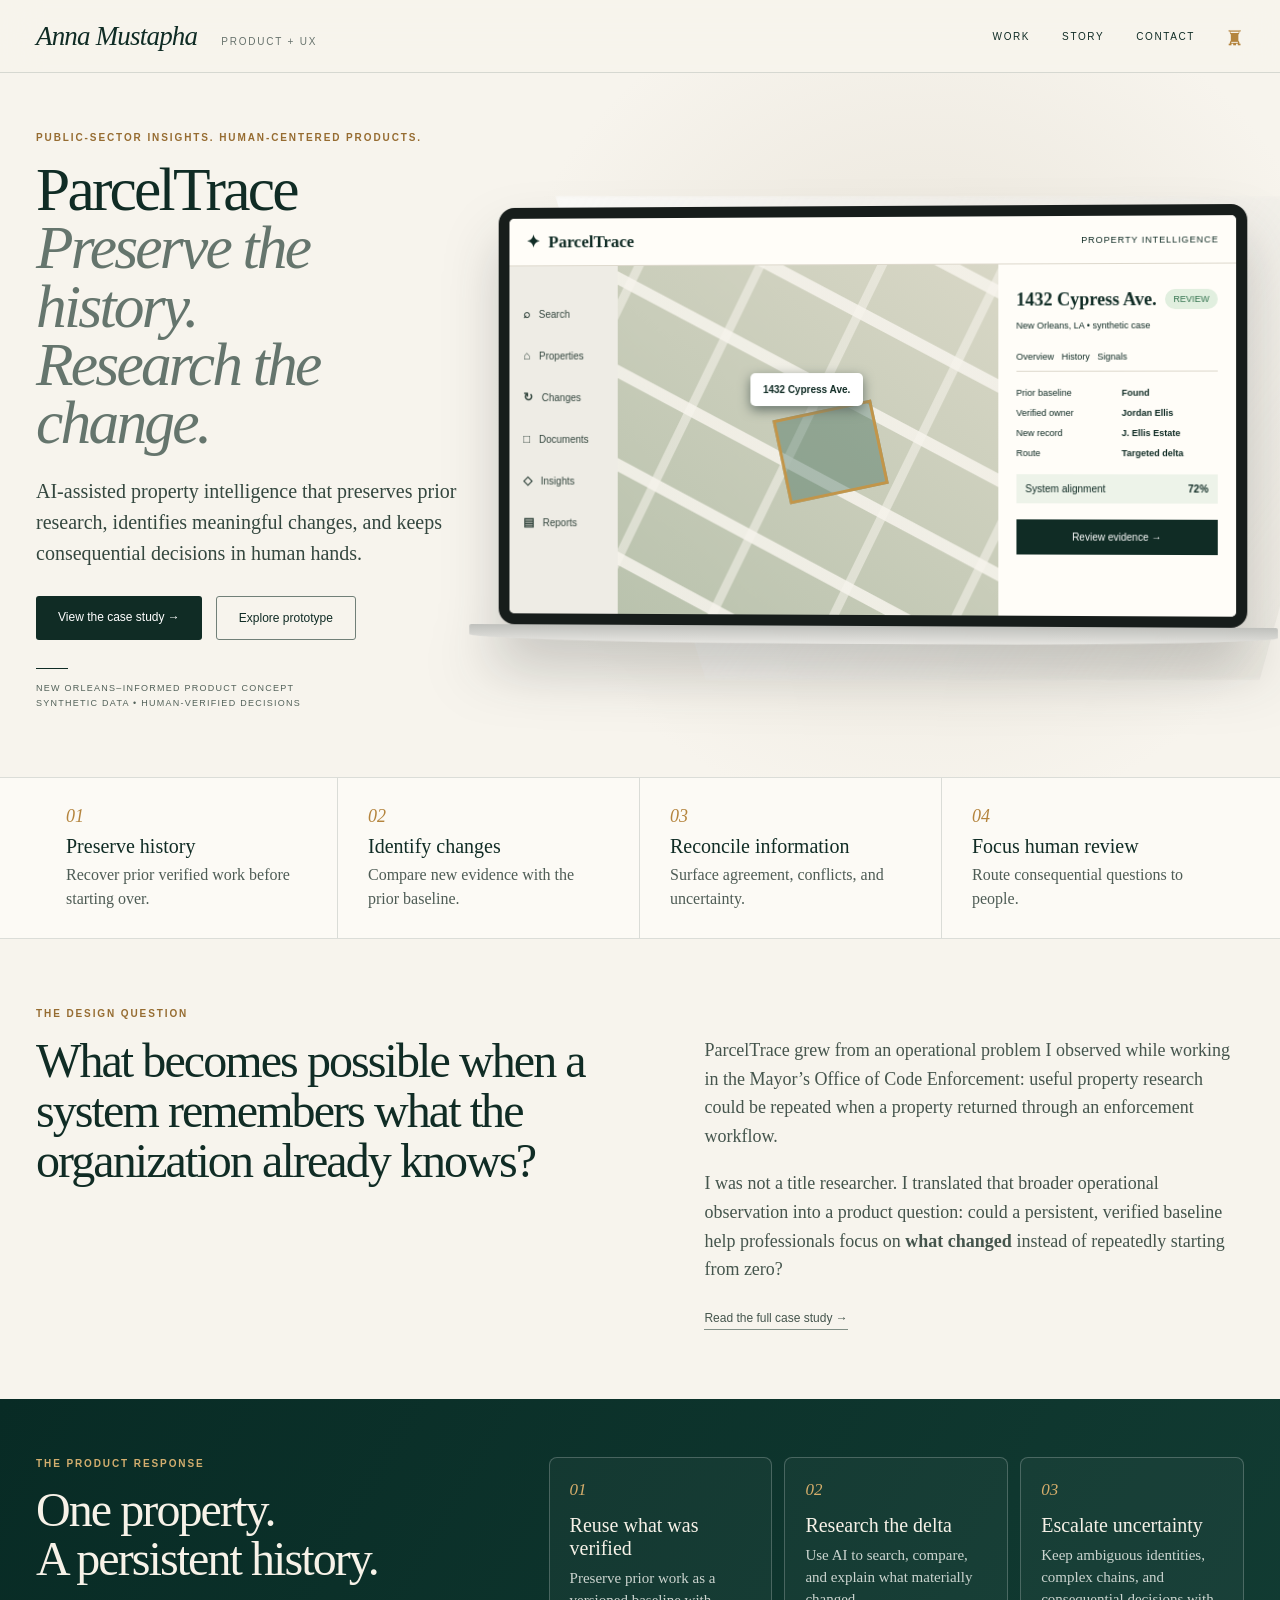
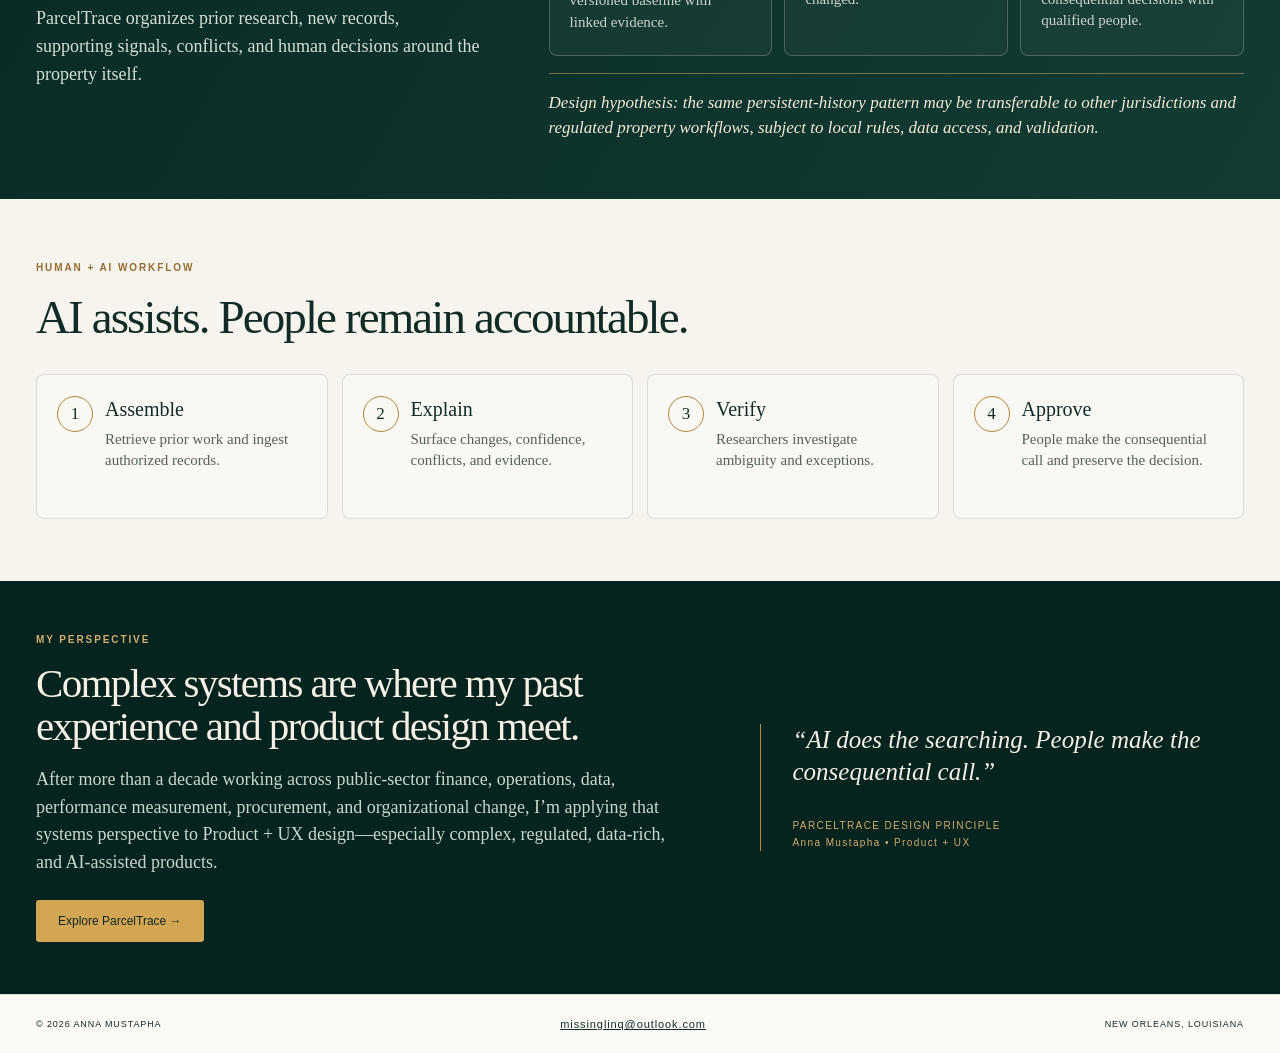
==== index.html @ cab1ae30 "Refine portfolio homepage positioning" ====
<!doctype html>
<html lang="en"><head><meta charset="utf-8"><meta name="viewport" content="width=device-width,initial-scale=1"><meta name="description" content="Anna Mustapha — Product + UX designer focused on complex systems, human-centered AI, and data-rich workflows."><title>Anna Mustapha | Product + UX</title><link rel="stylesheet" href="site.css"></head><body>
<header><div class="nav shell"><a class="brand" href="#top">Anna Mustapha <small>PRODUCT + UX</small></a><nav><a href="#work">Work</a><a href="#story">Story</a><a href="mailto:missinglinq@outlook.com">Contact</a></nav><span class="fleur">♜</span></div></header>
<main id="top">
<section class="hero"><div class="shell hero-grid"><div class="hero-copy"><p class="eyebrow">PUBLIC-SECTOR INSIGHTS. HUMAN-CENTERED PRODUCTS.</p><h1>ParcelTrace<br><em>Preserve the history.<br>Research the change.</em></h1><p class="lede">AI-assisted property intelligence that preserves prior research, identifies meaningful changes, and keeps consequential decisions in human hands.</p><div class="actions"><a class="button primary" href="case-study.html">View the case study →</a><a class="button secondary" href="prototype/">Explore prototype</a></div><div class="origin"><span></span><p>NEW ORLEANS–INFORMED PRODUCT CONCEPT<br>SYNTHETIC DATA • HUMAN-VERIFIED DECISIONS</p></div></div>
<div class="product-stage"><div class="shadow-window"></div><div class="laptop"><div class="screen"><div class="appbar"><strong>✦ &nbsp;ParcelTrace</strong><small>PROPERTY INTELLIGENCE</small></div><div class="appbody"><aside><b>⌕</b> Search<br><b>⌂</b> Properties<br><b>↻</b> Changes<br><b>□</b> Documents<br><b>◇</b> Insights<br><b>▤</b> Reports</aside><div class="map"><div class="roads"></div><div class="lot">1432 Cypress Ave.</div></div><div class="panel"><span class="risk">REVIEW</span><h3>1432 Cypress Ave.</h3><small>New Orleans, LA • synthetic case</small><nav>Overview &nbsp; History &nbsp; Signals</nav><dl><dt>Prior baseline</dt><dd>Found</dd><dt>Verified owner</dt><dd>Jordan Ellis</dd><dt>New record</dt><dd>J. Ellis Estate</dd><dt>Route</dt><dd>Targeted delta</dd></dl><div class="confidence"><span>System alignment</span><b>72%</b></div><button>Review evidence →</button></div></div></div><div class="base"></div></div></div></div></section>
<section class="value"><div class="shell value-grid"><article><b>01</b><h3>Preserve history</h3><p>Recover prior verified work before starting over.</p></article><article><b>02</b><h3>Identify changes</h3><p>Compare new evidence with the prior baseline.</p></article><article><b>03</b><h3>Reconcile information</h3><p>Surface agreement, conflicts, and uncertainty.</p></article><article><b>04</b><h3>Focus human review</h3><p>Route consequential questions to people.</p></article></div></section>
<section id="work" class="question shell"><p class="eyebrow">THE DESIGN QUESTION</p><div class="question-grid"><h2>What becomes possible when a system remembers what the organization already knows?</h2><div><p>ParcelTrace grew from an operational problem I observed while working in the Mayor’s Office of Code Enforcement: useful property research could be repeated when a property returned through an enforcement workflow.</p><p>I was not a title researcher. I translated that broader operational observation into a product question: could a persistent, verified baseline help professionals focus on <strong>what changed</strong> instead of repeatedly starting from zero?</p><a href="case-study.html">Read the full case study →</a></div></div></section>
<section class="opportunity"><div class="shell opportunity-grid"><div><p class="eyebrow gold">THE PRODUCT RESPONSE</p><h2>One property.<br>A persistent history.</h2><p>ParcelTrace organizes prior research, new records, supporting signals, conflicts, and human decisions around the property itself.</p></div><div class="audiences"><article><span>01</span><div><h3>Reuse what was verified</h3><p>Preserve prior work as a versioned baseline with linked evidence.</p></div></article><article><span>02</span><div><h3>Research the delta</h3><p>Use AI to search, compare, and explain what materially changed.</p></div></article><article><span>03</span><div><h3>Escalate uncertainty</h3><p>Keep ambiguous identities, complex chains, and consequential decisions with qualified people.</p></div></article><p class="hypothesis">Design hypothesis: the same persistent-history pattern may be transferable to other jurisdictions and regulated property workflows, subject to local rules, data access, and validation.</p></div></div></section>
<section class="process shell"><p class="eyebrow">HUMAN + AI WORKFLOW</p><h2>AI assists. People remain accountable.</h2><div class="steps"><article><b>1</b><h3>Assemble</h3><p>Retrieve prior work and ingest authorized records.</p></article><i>→</i><article><b>2</b><h3>Explain</h3><p>Surface changes, confidence, conflicts, and evidence.</p></article><i>→</i><article><b>3</b><h3>Verify</h3><p>Researchers investigate ambiguity and exceptions.</p></article><i>→</i><article><b>4</b><h3>Approve</h3><p>People make the consequential call and preserve the decision.</p></article></div></section>
<section id="story" class="story"><div class="shell story-grid"><div><p class="eyebrow gold">MY PERSPECTIVE</p><h2>Complex systems are where my past experience and product design meet.</h2><p>After more than a decade working across public-sector finance, operations, data, performance measurement, procurement, and organizational change, I’m applying that systems perspective to Product + UX design—especially complex, regulated, data-rich, and AI-assisted products.</p><a class="button goldbutton" href="case-study.html">Explore ParcelTrace →</a></div><blockquote>“AI does the searching. People make the consequential call.”<small>PARCELTRACE DESIGN PRINCIPLE<br>Anna Mustapha • Product + UX</small></blockquote></div></section>
</main><footer><div class="shell"><span>© 2026 Anna Mustapha</span><a href="mailto:missinglinq@outlook.com">missinglinq@outlook.com</a><span>New Orleans, Louisiana</span></div></footer></body></html>
---- site.css ----
:root{--cream:#f7f4ed;--paper:#fcfaf5;--ink:#102c25;--forest:#0b332b;--deep:#06241f;--sage:#718078;--gold:#b4843d;--line:rgba(16,44,37,.14);--serif:Georgia,'Times New Roman',serif;--sans:Arial,Helvetica,sans-serif}*{box-sizing:border-box}html{scroll-behavior:smooth}body{margin:0;background:var(--cream);color:var(--ink);font-family:var(--serif);font-size:17px}a{color:inherit}.shell{width:min(1320px,calc(100% - 72px));margin:auto}header{position:sticky;top:0;z-index:30;background:rgba(247,244,237,.95);backdrop-filter:blur(18px);border-bottom:1px solid var(--line)}.nav{height:72px;display:flex;align-items:center}.brand{text-decoration:none;font-size:27px;font-style:italic;letter-spacing:-.03em}.brand small{font-family:var(--sans);font-style:normal;font-size:10px;letter-spacing:.18em;margin-left:18px;color:#68736d}.nav nav{margin-left:auto;display:flex;gap:32px}.nav nav a{font-family:var(--sans);font-size:10px;letter-spacing:.16em;text-transform:uppercase;text-decoration:none}.fleur{margin-left:30px;color:var(--gold);font-size:21px;transform:rotate(180deg)}.eyebrow{font:700 10px/1.4 var(--sans);letter-spacing:.19em;color:#966c31;margin:0 0 15px}.gold{color:#d3ae6e}.hero{overflow:hidden;background:radial-gradient(circle at 72% 46%,#e8e3d8 0,#f7f4ed 43%,#f7f4ed 100%)}.hero-grid{min-height:600px;display:grid;grid-template-columns:.72fr 1.28fr;align-items:center;gap:38px}.hero-copy{padding:58px 0}.hero h1{font-weight:400;font-size:clamp(56px,4.8vw,76px);line-height:.95;letter-spacing:-.045em;margin:0 0 24px}.hero h1 em{font-weight:400;color:#65756d}.lede{font-size:20px;line-height:1.55;max-width:500px;color:#34473f;margin:0}.actions{display:flex;gap:14px;margin-top:27px;flex-wrap:wrap}.button{display:inline-block;padding:14px 22px;border-radius:3px;text-decoration:none;font:12px var(--sans)}.primary{background:var(--ink);color:white}.secondary{border:1px solid #718078}.origin{margin-top:28px;font:9px/1.65 var(--sans);letter-spacing:.14em;color:#526159}.origin span{display:block;width:32px;border-top:1px solid var(--ink);margin-bottom:12px}.product-stage{position:relative;min-height:510px;display:flex;align-items:center;justify-content:center}.shadow-window{position:absolute;inset:5% -20% 0 8%;background:linear-gradient(125deg,rgba(255,255,255,.75),rgba(188,183,168,.18));filter:blur(2px);clip-path:polygon(0 0,100% 0,84% 100%,18% 100%)}.laptop{position:relative;width:min(780px,100%);filter:drop-shadow(0 32px 28px rgba(24,32,28,.2));transform:perspective(1400px) rotateY(-2deg)}.screen{height:420px;border:11px solid #171d1b;border-radius:16px;background:#f8f6f0;overflow:hidden}.appbar{height:48px;display:flex;justify-content:space-between;align-items:center;padding:0 17px;border-bottom:1px solid #ddd8cc;background:#fffdf8}.appbar strong{font-size:17px}.appbar small{font:9px var(--sans);letter-spacing:.1em}.appbody{height:361px;display:grid;grid-template-columns:110px 1fr 235px}.appbody aside{background:#eeece5;padding:27px 14px;font:10px/3.5 var(--sans);color:#33463e}.appbody aside b{font-size:12px;margin-right:6px}.map{position:relative;overflow:hidden;background:linear-gradient(38deg,#b9c2ad,#d8d7c6)}.roads{position:absolute;inset:-30%;background:repeating-linear-gradient(28deg,transparent 0 36px,rgba(247,244,237,.85) 37px 48px,transparent 49px 83px),repeating-linear-gradient(116deg,transparent 0 55px,rgba(247,244,237,.55) 56px 64px,transparent 65px 110px)}.map:after{content:"";position:absolute;width:95px;height:80px;left:43%;top:40%;border:3px solid #c29549;background:rgba(22,78,59,.32);transform:rotate(-12deg)}.lot{position:absolute;z-index:2;left:35%;top:30%;background:#fff;padding:11px 13px;border-radius:5px;box-shadow:0 4px 12px #66736b;font:700 10px var(--sans)}.panel{position:relative;padding:25px 18px;background:#fffdf8}.risk{float:right;background:#e1efdf;color:#34734f;padding:5px 8px;border-radius:12px;font:9px var(--sans)}.panel h3{font-size:18px;margin:0 0 3px}.panel>small{font:9px var(--sans)}.panel nav{margin:18px 0 16px;padding-bottom:9px;border-bottom:1px solid #ddd8cc;font:9px var(--sans)}.panel dl{display:grid;grid-template-columns:1fr 1fr;gap:10px;margin:0;font:9px var(--sans)}.panel dd{margin:0;font-weight:700}.confidence{margin-top:16px;display:flex;justify-content:space-between;font:10px var(--sans);padding:9px;background:#edf3e9}.panel button{width:100%;border:0;background:var(--ink);color:#fff;padding:12px;margin-top:16px;font:10px var(--sans)}.base{height:18px;width:108%;margin-left:-4%;background:linear-gradient(#bfc0bc,#e6e5e1);border-radius:2px 2px 45% 45%}.value{background:var(--paper);border-block:1px solid var(--line)}.value-grid{display:grid;grid-template-columns:repeat(4,1fr)}.value article{padding:28px 30px;border-right:1px solid var(--line)}.value article:last-child{border:0}.value b{font-style:italic;color:var(--gold);font-weight:400;font-size:18px}.value h3{font-size:20px;margin:8px 0 5px;font-weight:400}.value p{font-size:16px;line-height:1.45;margin:0;color:#4e5c55}.question{padding:68px 0}.question-grid{display:grid;grid-template-columns:1.05fr .95fr;gap:72px;align-items:start}.question h2,.opportunity h2,.process h2,.story h2{font-weight:400;letter-spacing:-.04em}.question h2{font-size:48px;line-height:1.04;margin:0;max-width:620px}.question-grid>div{font-size:18px;line-height:1.6;color:#45554d;max-width:590px}.question-grid>div p:first-child{margin-top:0}.question-grid a{font:12px var(--sans);text-decoration:none;border-bottom:1px solid #829087;padding-bottom:4px}.opportunity{background:linear-gradient(120deg,#082b25,#123c33);color:#f7f2e8}.opportunity-grid{padding:58px 0;display:grid;grid-template-columns:.78fr 1.22fr;gap:68px}.opportunity h2{font-size:48px;line-height:1.02;margin:0 0 21px}.opportunity-grid>div:first-child>p:last-child{font-size:18px;line-height:1.55;color:#d7ded9;max-width:520px}.audiences{display:grid;grid-template-columns:repeat(3,1fr);gap:12px;align-content:start}.audiences article{display:block;border:1px solid rgba(255,255,255,.22);background:rgba(255,255,255,.035);padding:22px 20px;border-radius:8px;min-height:142px}.audiences article span{font-style:italic;color:#d5ad6b;font-size:17px}.audiences h3{font-size:20px;font-weight:400;margin:14px 0 8px}.audiences p{font-size:15px;line-height:1.45;margin:0;color:#cbd4cf}.hypothesis{grid-column:1/-1;font-size:17px!important;font-style:italic!important;line-height:1.45!important;color:#f4ead8!important;border-top:1px solid rgba(211,174,110,.5);padding-top:17px;margin:5px 0 0!important}.process{padding:62px 0}.process h2{font-size:47px;margin:0 0 30px}.steps{display:grid;grid-template-columns:repeat(4,1fr);gap:14px}.steps article{position:relative;border:1px solid var(--line);background:rgba(255,255,255,.34);border-radius:8px;padding:22px 20px 22px 68px;min-height:145px}.steps article b{position:absolute;left:20px;top:21px;width:36px;height:36px;border:1px solid var(--gold);border-radius:50%;display:grid;place-items:center;font-weight:400}.steps h3{font-size:20px;margin:1px 0 8px;font-weight:400}.steps p{font-size:15px;line-height:1.45;margin:0;color:#526159}.steps i{display:none}.story{background:var(--deep);color:#f6f0e6}.story-grid{min-height:310px;display:grid;grid-template-columns:1.15fr .85fr;gap:68px;align-items:center;padding:52px 0}.story h2{font-size:41px;line-height:1.05;margin:0 0 18px}.story-grid>div>p:not(.eyebrow){font-size:18px;line-height:1.55;color:#cbd6d0;max-width:700px}.goldbutton{background:#d3a654;color:#102820;margin-top:5px}.story blockquote{font-size:25px;font-style:italic;line-height:1.3;border-left:1px solid #b88a45;padding-left:32px;margin:0}.story blockquote small{display:block;margin-top:28px;font:10px/1.7 var(--sans);letter-spacing:.14em;color:#d5ad6b}footer{background:var(--paper);border-top:1px solid var(--line)}footer .shell{height:58px;display:flex;align-items:center;justify-content:space-between;font:9px var(--sans);letter-spacing:.1em;text-transform:uppercase}footer a{text-transform:none;font-size:11px}@media(max-width:1100px){.audiences{grid-template-columns:1fr}.audiences article{min-height:0}.hypothesis{grid-column:auto}.steps{grid-template-columns:repeat(2,1fr)}}@media(max-width:980px){.hero-grid{grid-template-columns:1fr}.hero-copy{padding-bottom:10px}.product-stage{min-height:460px}.value-grid{grid-template-columns:repeat(2,1fr)}.question-grid,.opportunity-grid,.story-grid{grid-template-columns:1fr;gap:36px}.story-grid{padding:55px 0}.story blockquote{max-width:650px}}@media(max-width:650px){body{font-size:16px}.shell{width:calc(100% - 32px)}.nav{height:62px}.brand{font-size:22px}.brand small,.fleur{display:none}.nav nav{gap:16px}.nav nav a{font-size:9px}.nav nav a:nth-child(2){display:none}.hero-grid{min-height:0}.hero-copy{padding:44px 0 20px}.hero h1{font-size:48px}.lede{font-size:18px}.product-stage{min-height:320px}.laptop{transform:none}.screen{height:278px;border-width:7px}.appbar{height:36px}.appbar strong{font-size:13px}.appbody{height:235px;grid-template-columns:64px 1fr}.appbody aside{padding:15px 7px;font-size:6px}.panel{display:none}.base{height:10px}.value-grid{grid-template-columns:1fr}.value article{border-right:0;border-bottom:1px solid var(--line);padding:23px 8px}.question{padding:52px 0}.question h2,.opportunity h2,.process h2,.story h2{font-size:36px}.question-grid{gap:24px}.opportunity-grid{padding:50px 0}.process{padding:50px 0}.steps{grid-template-columns:1fr}.story blockquote{padding-left:22px}footer .shell{height:auto;padding:18px 0;gap:10px;flex-wrap:wrap}}@media(prefers-reduced-motion:reduce){html{scroll-behavior:auto}}
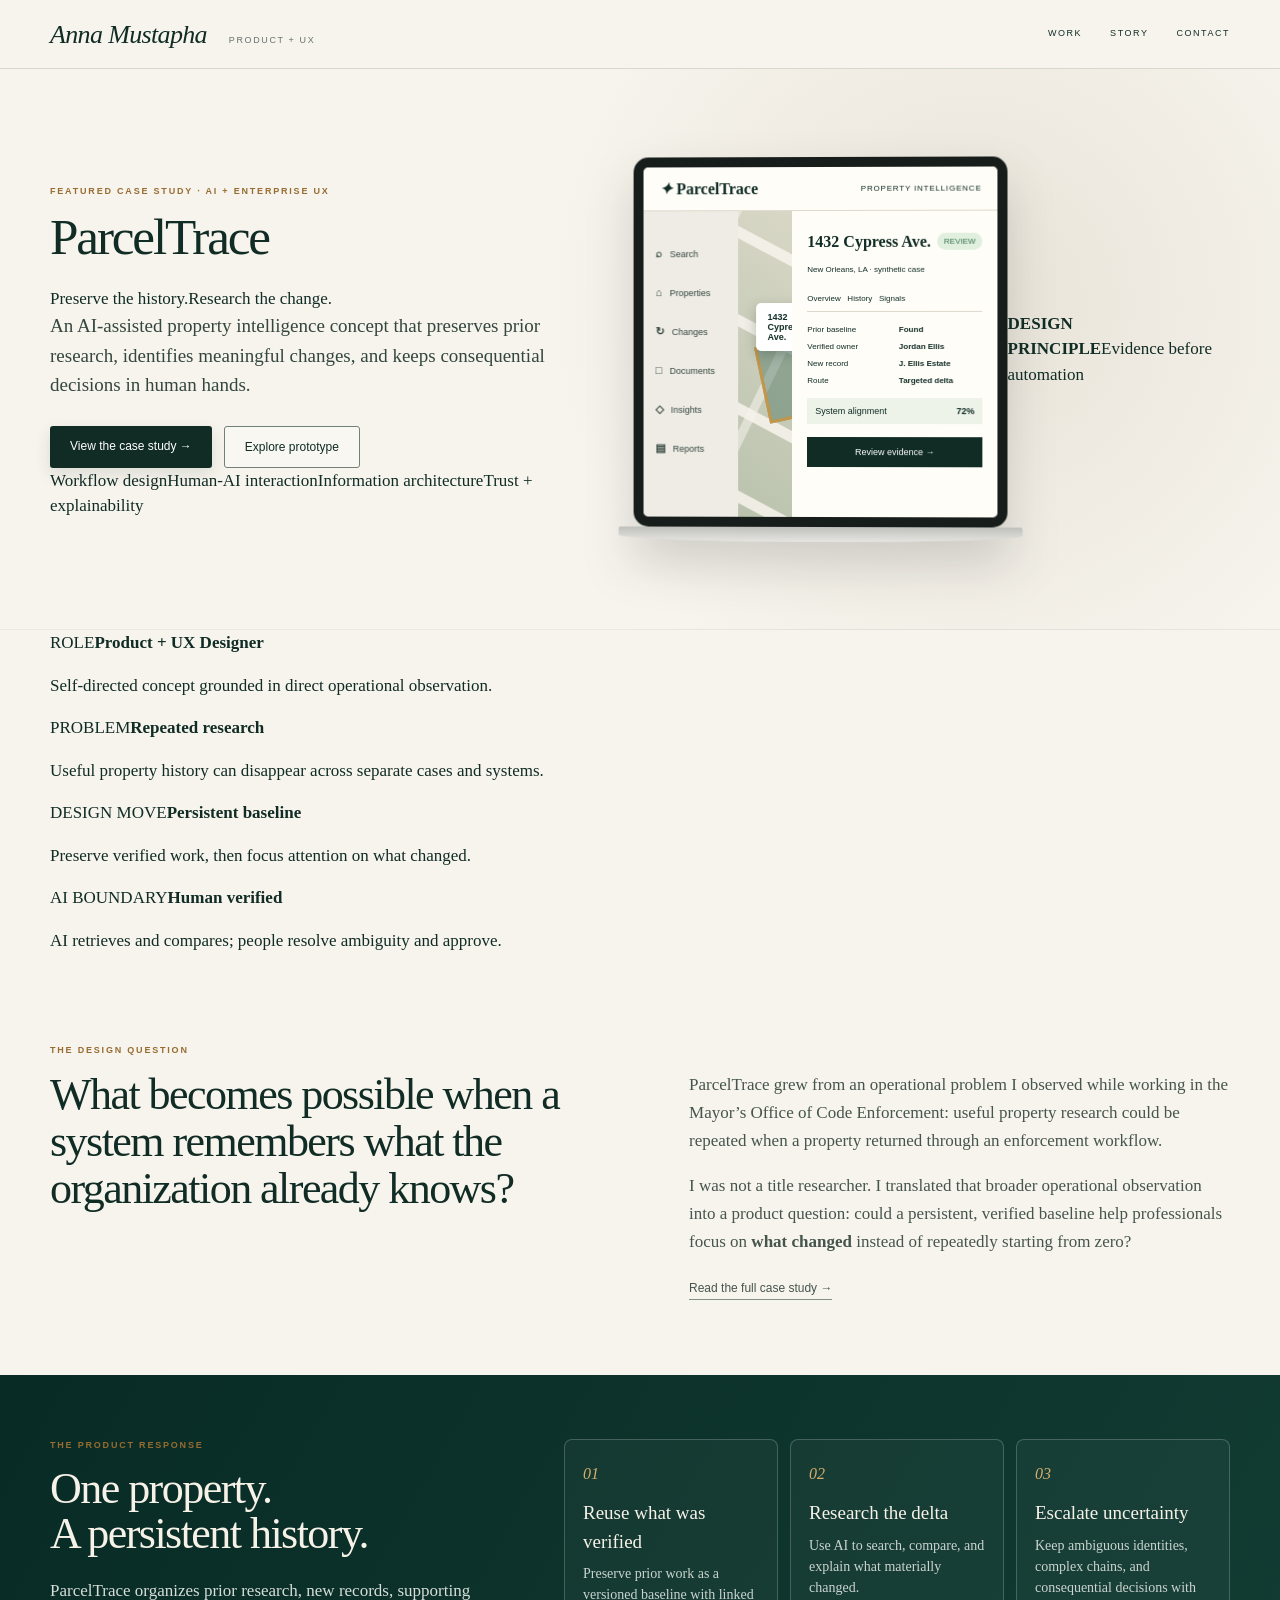
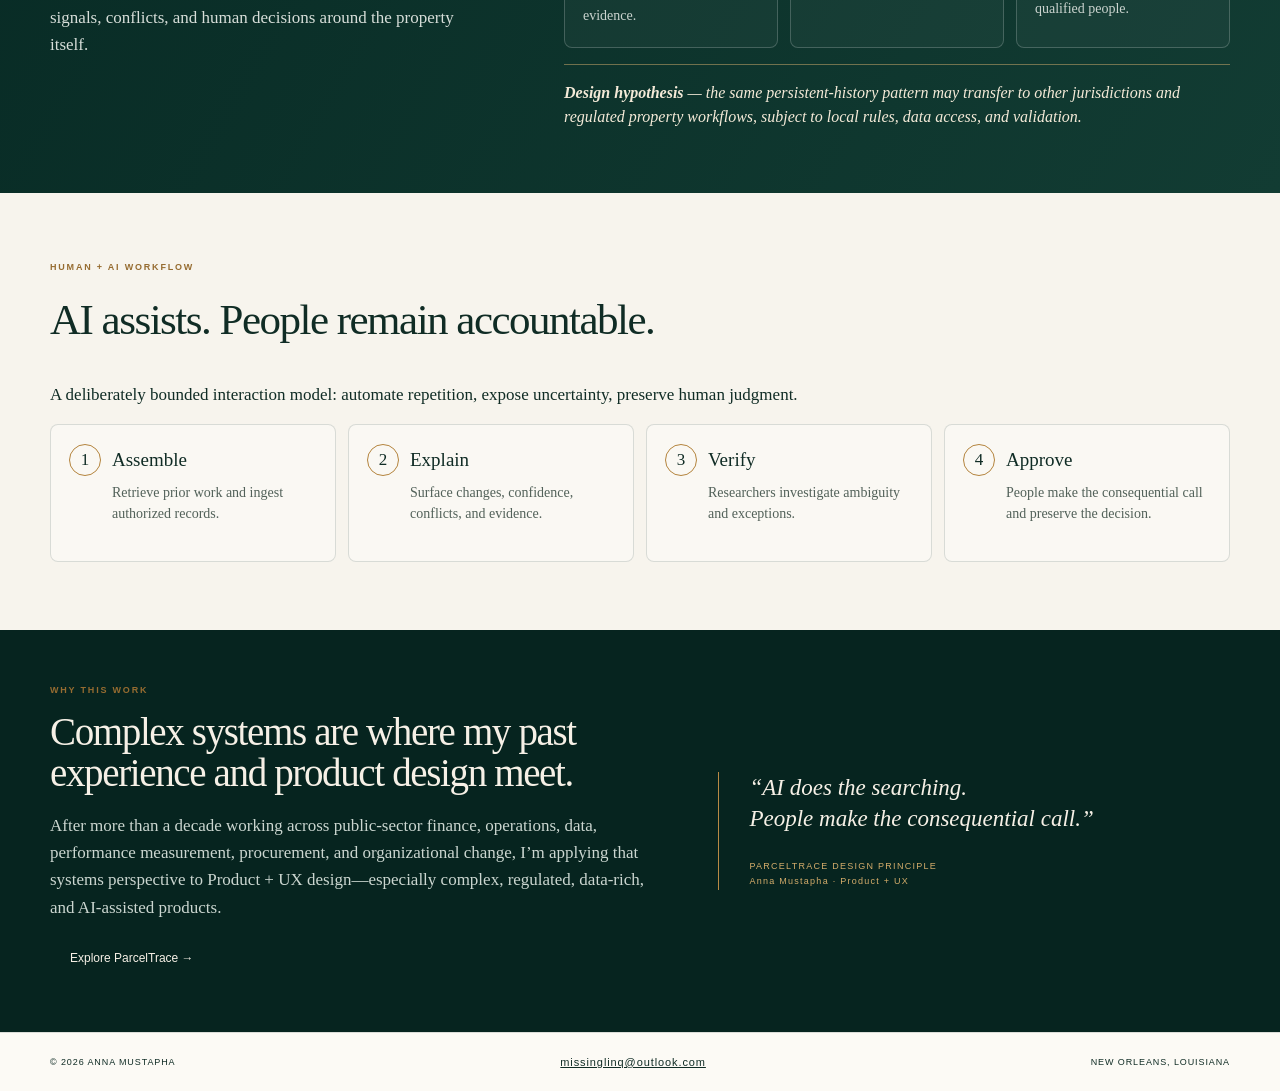
==== commit e43e4c18: "Refresh portfolio visual design and UX highlights" ====
--- a/index.html
+++ b/index.html
@@ -1,12 +1,12 @@
 <!doctype html>
-<html lang="en"><head><meta charset="utf-8"><meta name="viewport" content="width=device-width,initial-scale=1"><meta name="description" content="Anna Mustapha — Product + UX designer focused on complex systems, human-centered AI, and data-rich workflows."><title>Anna Mustapha | Product + UX</title><link rel="stylesheet" href="site.css"></head><body>
-<header><div class="nav shell"><a class="brand" href="#top">Anna Mustapha <small>PRODUCT + UX</small></a><nav><a href="#work">Work</a><a href="#story">Story</a><a href="mailto:missinglinq@outlook.com">Contact</a></nav><span class="fleur">♜</span></div></header>
+<html lang="en"><head><meta charset="utf-8"><meta name="viewport" content="width=device-width,initial-scale=1"><meta name="description" content="Anna Mustapha — Product + UX designer focused on complex systems, human-centered AI, and data-rich workflows."><title>Anna Mustapha | Product + UX</title><link rel="preconnect" href="https://fonts.googleapis.com"><link rel="preconnect" href="https://fonts.gstatic.com" crossorigin><link href="https://fonts.googleapis.com/css2?family=Inter:wght@400;500;600;700;800&display=swap" rel="stylesheet"><link rel="stylesheet" href="site.css"></head><body>
+<header><div class="nav shell"><a class="brand" href="#top">Anna Mustapha <small>PRODUCT + UX</small></a><nav><a href="#work">Work</a><a href="#story">Story</a><a href="mailto:missinglinq@outlook.com">Contact</a></nav><span class="brand-dot" aria-hidden="true"></span></div></header>
 <main id="top">
-<section class="hero"><div class="shell hero-grid"><div class="hero-copy"><p class="eyebrow">PUBLIC-SECTOR INSIGHTS. HUMAN-CENTERED PRODUCTS.</p><h1>ParcelTrace<br><em>Preserve the history.<br>Research the change.</em></h1><p class="lede">AI-assisted property intelligence that preserves prior research, identifies meaningful changes, and keeps consequential decisions in human hands.</p><div class="actions"><a class="button primary" href="case-study.html">View the case study →</a><a class="button secondary" href="prototype/">Explore prototype</a></div><div class="origin"><span></span><p>NEW ORLEANS–INFORMED PRODUCT CONCEPT<br>SYNTHETIC DATA • HUMAN-VERIFIED DECISIONS</p></div></div>
-<div class="product-stage"><div class="shadow-window"></div><div class="laptop"><div class="screen"><div class="appbar"><strong>✦ &nbsp;ParcelTrace</strong><small>PROPERTY INTELLIGENCE</small></div><div class="appbody"><aside><b>⌕</b> Search<br><b>⌂</b> Properties<br><b>↻</b> Changes<br><b>□</b> Documents<br><b>◇</b> Insights<br><b>▤</b> Reports</aside><div class="map"><div class="roads"></div><div class="lot">1432 Cypress Ave.</div></div><div class="panel"><span class="risk">REVIEW</span><h3>1432 Cypress Ave.</h3><small>New Orleans, LA • synthetic case</small><nav>Overview &nbsp; History &nbsp; Signals</nav><dl><dt>Prior baseline</dt><dd>Found</dd><dt>Verified owner</dt><dd>Jordan Ellis</dd><dt>New record</dt><dd>J. Ellis Estate</dd><dt>Route</dt><dd>Targeted delta</dd></dl><div class="confidence"><span>System alignment</span><b>72%</b></div><button>Review evidence →</button></div></div></div><div class="base"></div></div></div></div></section>
-<section class="value"><div class="shell value-grid"><article><b>01</b><h3>Preserve history</h3><p>Recover prior verified work before starting over.</p></article><article><b>02</b><h3>Identify changes</h3><p>Compare new evidence with the prior baseline.</p></article><article><b>03</b><h3>Reconcile information</h3><p>Surface agreement, conflicts, and uncertainty.</p></article><article><b>04</b><h3>Focus human review</h3><p>Route consequential questions to people.</p></article></div></section>
-<section id="work" class="question shell"><p class="eyebrow">THE DESIGN QUESTION</p><div class="question-grid"><h2>What becomes possible when a system remembers what the organization already knows?</h2><div><p>ParcelTrace grew from an operational problem I observed while working in the Mayor’s Office of Code Enforcement: useful property research could be repeated when a property returned through an enforcement workflow.</p><p>I was not a title researcher. I translated that broader operational observation into a product question: could a persistent, verified baseline help professionals focus on <strong>what changed</strong> instead of repeatedly starting from zero?</p><a href="case-study.html">Read the full case study →</a></div></div></section>
-<section class="opportunity"><div class="shell opportunity-grid"><div><p class="eyebrow gold">THE PRODUCT RESPONSE</p><h2>One property.<br>A persistent history.</h2><p>ParcelTrace organizes prior research, new records, supporting signals, conflicts, and human decisions around the property itself.</p></div><div class="audiences"><article><span>01</span><div><h3>Reuse what was verified</h3><p>Preserve prior work as a versioned baseline with linked evidence.</p></div></article><article><span>02</span><div><h3>Research the delta</h3><p>Use AI to search, compare, and explain what materially changed.</p></div></article><article><span>03</span><div><h3>Escalate uncertainty</h3><p>Keep ambiguous identities, complex chains, and consequential decisions with qualified people.</p></div></article><p class="hypothesis">Design hypothesis: the same persistent-history pattern may be transferable to other jurisdictions and regulated property workflows, subject to local rules, data access, and validation.</p></div></div></section>
-<section class="process shell"><p class="eyebrow">HUMAN + AI WORKFLOW</p><h2>AI assists. People remain accountable.</h2><div class="steps"><article><b>1</b><h3>Assemble</h3><p>Retrieve prior work and ingest authorized records.</p></article><i>→</i><article><b>2</b><h3>Explain</h3><p>Surface changes, confidence, conflicts, and evidence.</p></article><i>→</i><article><b>3</b><h3>Verify</h3><p>Researchers investigate ambiguity and exceptions.</p></article><i>→</i><article><b>4</b><h3>Approve</h3><p>People make the consequential call and preserve the decision.</p></article></div></section>
-<section id="story" class="story"><div class="shell story-grid"><div><p class="eyebrow gold">MY PERSPECTIVE</p><h2>Complex systems are where my past experience and product design meet.</h2><p>After more than a decade working across public-sector finance, operations, data, performance measurement, procurement, and organizational change, I’m applying that systems perspective to Product + UX design—especially complex, regulated, data-rich, and AI-assisted products.</p><a class="button goldbutton" href="case-study.html">Explore ParcelTrace →</a></div><blockquote>“AI does the searching. People make the consequential call.”<small>PARCELTRACE DESIGN PRINCIPLE<br>Anna Mustapha • Product + UX</small></blockquote></div></section>
+<section class="hero"><div class="shell hero-grid"><div class="hero-copy"><p class="eyebrow">FEATURED CASE STUDY · AI + ENTERPRISE UX</p><h1>ParcelTrace</h1><div class="hero-thesis"><span>Preserve the history.</span><span>Research the change.</span></div><p class="lede">An AI-assisted property intelligence concept that preserves prior research, identifies meaningful changes, and keeps consequential decisions in human hands.</p><div class="actions"><a class="button primary" href="case-study.html">View the case study <span>→</span></a><a class="button secondary" href="prototype/">Explore prototype</a></div><div class="skill-chips" aria-label="Project highlights"><span>Workflow design</span><span>Human-AI interaction</span><span>Information architecture</span><span>Trust + explainability</span></div></div>
+<div class="product-stage"><div class="stage-orb orb-one"></div><div class="stage-orb orb-two"></div><div class="laptop"><div class="screen"><div class="appbar"><strong><i>✦</i> ParcelTrace</strong><small>PROPERTY INTELLIGENCE</small></div><div class="appbody"><aside><b>⌕</b> Search<br><b>⌂</b> Properties<br><b>↻</b> Changes<br><b>□</b> Documents<br><b>◇</b> Insights<br><b>▤</b> Reports</aside><div class="map"><div class="roads"></div><div class="lot">1432 Cypress Ave.</div></div><div class="panel"><span class="risk">REVIEW</span><h3>1432 Cypress Ave.</h3><small>New Orleans, LA · synthetic case</small><nav>Overview &nbsp; History &nbsp; Signals</nav><dl><dt>Prior baseline</dt><dd>Found</dd><dt>Verified owner</dt><dd>Jordan Ellis</dd><dt>New record</dt><dd>J. Ellis Estate</dd><dt>Route</dt><dd>Targeted delta</dd></dl><div class="confidence"><span>System alignment</span><b>72%</b></div><button>Review evidence →</button></div></div></div><div class="base"></div></div><div class="stage-note"><b>DESIGN PRINCIPLE</b><span>Evidence before automation</span></div></div></div></section>
+<section class="ux-proof"><div class="shell proof-grid"><article><span class="proof-label">ROLE</span><strong>Product + UX Designer</strong><p>Self-directed concept grounded in direct operational observation.</p></article><article><span class="proof-label">PROBLEM</span><strong>Repeated research</strong><p>Useful property history can disappear across separate cases and systems.</p></article><article><span class="proof-label">DESIGN MOVE</span><strong>Persistent baseline</strong><p>Preserve verified work, then focus attention on what changed.</p></article><article><span class="proof-label">AI BOUNDARY</span><strong>Human verified</strong><p>AI retrieves and compares; people resolve ambiguity and approve.</p></article></div></section>
+<section id="work" class="question shell"><p class="eyebrow">THE DESIGN QUESTION</p><div class="question-grid"><h2>What becomes possible when a system remembers what the organization already knows?</h2><div><p>ParcelTrace grew from an operational problem I observed while working in the Mayor’s Office of Code Enforcement: useful property research could be repeated when a property returned through an enforcement workflow.</p><p>I was not a title researcher. I translated that broader operational observation into a product question: could a persistent, verified baseline help professionals focus on <strong>what changed</strong> instead of repeatedly starting from zero?</p><a class="text-link" href="case-study.html">Read the full case study →</a></div></div></section>
+<section class="opportunity"><div class="shell opportunity-grid"><div><p class="eyebrow light">THE PRODUCT RESPONSE</p><h2>One property.<br><span>A persistent history.</span></h2><p>ParcelTrace organizes prior research, new records, supporting signals, conflicts, and human decisions around the property itself.</p></div><div class="audiences"><article><span>01</span><div><h3>Reuse what was verified</h3><p>Preserve prior work as a versioned baseline with linked evidence.</p></div></article><article><span>02</span><div><h3>Research the delta</h3><p>Use AI to search, compare, and explain what materially changed.</p></div></article><article><span>03</span><div><h3>Escalate uncertainty</h3><p>Keep ambiguous identities, complex chains, and consequential decisions with qualified people.</p></div></article><p class="hypothesis"><b>Design hypothesis</b> — the same persistent-history pattern may transfer to other jurisdictions and regulated property workflows, subject to local rules, data access, and validation.</p></div></div></section>
+<section class="process shell"><p class="eyebrow">HUMAN + AI WORKFLOW</p><div class="section-heading"><h2>AI assists. People remain accountable.</h2><p>A deliberately bounded interaction model: automate repetition, expose uncertainty, preserve human judgment.</p></div><div class="steps"><article><b>1</b><h3>Assemble</h3><p>Retrieve prior work and ingest authorized records.</p></article><article><b>2</b><h3>Explain</h3><p>Surface changes, confidence, conflicts, and evidence.</p></article><article><b>3</b><h3>Verify</h3><p>Researchers investigate ambiguity and exceptions.</p></article><article><b>4</b><h3>Approve</h3><p>People make the consequential call and preserve the decision.</p></article></div></section>
+<section id="story" class="story"><div class="shell story-grid"><div><p class="eyebrow light">WHY THIS WORK</p><h2>Complex systems are where my past experience and product design meet.</h2><p>After more than a decade working across public-sector finance, operations, data, performance measurement, procurement, and organizational change, I’m applying that systems perspective to Product + UX design—especially complex, regulated, data-rich, and AI-assisted products.</p><a class="button accentbutton" href="case-study.html">Explore ParcelTrace →</a></div><blockquote>“AI does the searching.<br>People make the consequential call.”<small>PARCELTRACE DESIGN PRINCIPLE<br>Anna Mustapha · Product + UX</small></blockquote></div></section>
 </main><footer><div class="shell"><span>© 2026 Anna Mustapha</span><a href="mailto:missinglinq@outlook.com">missinglinq@outlook.com</a><span>New Orleans, Louisiana</span></div></footer></body></html>
--- a/site.css
+++ b/site.css
@@ -1 +1 @@
-:root{--cream:#f7f4ed;--paper:#fcfaf5;--ink:#102c25;--forest:#0b332b;--deep:#06241f;--sage:#718078;--gold:#b4843d;--line:rgba(16,44,37,.14);--serif:Georgia,'Times New Roman',serif;--sans:Arial,Helvetica,sans-serif}*{box-sizing:border-box}html{scroll-behavior:smooth}body{margin:0;background:var(--cream);color:var(--ink);font-family:var(--serif);font-size:17px}a{color:inherit}.shell{width:min(1320px,calc(100% - 72px));margin:auto}header{position:sticky;top:0;z-index:30;background:rgba(247,244,237,.95);backdrop-filter:blur(18px);border-bottom:1px solid var(--line)}.nav{height:72px;display:flex;align-items:center}.brand{text-decoration:none;font-size:27px;font-style:italic;letter-spacing:-.03em}.brand small{font-family:var(--sans);font-style:normal;font-size:10px;letter-spacing:.18em;margin-left:18px;color:#68736d}.nav nav{margin-left:auto;display:flex;gap:32px}.nav nav a{font-family:var(--sans);font-size:10px;letter-spacing:.16em;text-transform:uppercase;text-decoration:none}.fleur{margin-left:30px;color:var(--gold);font-size:21px;transform:rotate(180deg)}.eyebrow{font:700 10px/1.4 var(--sans);letter-spacing:.19em;color:#966c31;margin:0 0 15px}.gold{color:#d3ae6e}.hero{overflow:hidden;background:radial-gradient(circle at 72% 46%,#e8e3d8 0,#f7f4ed 43%,#f7f4ed 100%)}.hero-grid{min-height:600px;display:grid;grid-template-columns:.72fr 1.28fr;align-items:center;gap:38px}.hero-copy{padding:58px 0}.hero h1{font-weight:400;font-size:clamp(56px,4.8vw,76px);line-height:.95;letter-spacing:-.045em;margin:0 0 24px}.hero h1 em{font-weight:400;color:#65756d}.lede{font-size:20px;line-height:1.55;max-width:500px;color:#34473f;margin:0}.actions{display:flex;gap:14px;margin-top:27px;flex-wrap:wrap}.button{display:inline-block;padding:14px 22px;border-radius:3px;text-decoration:none;font:12px var(--sans)}.primary{background:var(--ink);color:white}.secondary{border:1px solid #718078}.origin{margin-top:28px;font:9px/1.65 var(--sans);letter-spacing:.14em;color:#526159}.origin span{display:block;width:32px;border-top:1px solid var(--ink);margin-bottom:12px}.product-stage{position:relative;min-height:510px;display:flex;align-items:center;justify-content:center}.shadow-window{position:absolute;inset:5% -20% 0 8%;background:linear-gradient(125deg,rgba(255,255,255,.75),rgba(188,183,168,.18));filter:blur(2px);clip-path:polygon(0 0,100% 0,84% 100%,18% 100%)}.laptop{position:relative;width:min(780px,100%);filter:drop-shadow(0 32px 28px rgba(24,32,28,.2));transform:perspective(1400px) rotateY(-2deg)}.screen{height:420px;border:11px solid #171d1b;border-radius:16px;background:#f8f6f0;overflow:hidden}.appbar{height:48px;display:flex;justify-content:space-between;align-items:center;padding:0 17px;border-bottom:1px solid #ddd8cc;background:#fffdf8}.appbar strong{font-size:17px}.appbar small{font:9px var(--sans);letter-spacing:.1em}.appbody{height:361px;display:grid;grid-template-columns:110px 1fr 235px}.appbody aside{background:#eeece5;padding:27px 14px;font:10px/3.5 var(--sans);color:#33463e}.appbody aside b{font-size:12px;margin-right:6px}.map{position:relative;overflow:hidden;background:linear-gradient(38deg,#b9c2ad,#d8d7c6)}.roads{position:absolute;inset:-30%;background:repeating-linear-gradient(28deg,transparent 0 36px,rgba(247,244,237,.85) 37px 48px,transparent 49px 83px),repeating-linear-gradient(116deg,transparent 0 55px,rgba(247,244,237,.55) 56px 64px,transparent 65px 110px)}.map:after{content:"";position:absolute;width:95px;height:80px;left:43%;top:40%;border:3px solid #c29549;background:rgba(22,78,59,.32);transform:rotate(-12deg)}.lot{position:absolute;z-index:2;left:35%;top:30%;background:#fff;padding:11px 13px;border-radius:5px;box-shadow:0 4px 12px #66736b;font:700 10px var(--sans)}.panel{position:relative;padding:25px 18px;background:#fffdf8}.risk{float:right;background:#e1efdf;color:#34734f;padding:5px 8px;border-radius:12px;font:9px var(--sans)}.panel h3{font-size:18px;margin:0 0 3px}.panel>small{font:9px var(--sans)}.panel nav{margin:18px 0 16px;padding-bottom:9px;border-bottom:1px solid #ddd8cc;font:9px var(--sans)}.panel dl{display:grid;grid-template-columns:1fr 1fr;gap:10px;margin:0;font:9px var(--sans)}.panel dd{margin:0;font-weight:700}.confidence{margin-top:16px;display:flex;justify-content:space-between;font:10px var(--sans);padding:9px;background:#edf3e9}.panel button{width:100%;border:0;background:var(--ink);color:#fff;padding:12px;margin-top:16px;font:10px var(--sans)}.base{height:18px;width:108%;margin-left:-4%;background:linear-gradient(#bfc0bc,#e6e5e1);border-radius:2px 2px 45% 45%}.value{background:var(--paper);border-block:1px solid var(--line)}.value-grid{display:grid;grid-template-columns:repeat(4,1fr)}.value article{padding:28px 30px;border-right:1px solid var(--line)}.value article:last-child{border:0}.value b{font-style:italic;color:var(--gold);font-weight:400;font-size:18px}.value h3{font-size:20px;margin:8px 0 5px;font-weight:400}.value p{font-size:16px;line-height:1.45;margin:0;color:#4e5c55}.question{padding:68px 0}.question-grid{display:grid;grid-template-columns:1.05fr .95fr;gap:72px;align-items:start}.question h2,.opportunity h2,.process h2,.story h2{font-weight:400;letter-spacing:-.04em}.question h2{font-size:48px;line-height:1.04;margin:0;max-width:620px}.question-grid>div{font-size:18px;line-height:1.6;color:#45554d;max-width:590px}.question-grid>div p:first-child{margin-top:0}.question-grid a{font:12px var(--sans);text-decoration:none;border-bottom:1px solid #829087;padding-bottom:4px}.opportunity{background:linear-gradient(120deg,#082b25,#123c33);color:#f7f2e8}.opportunity-grid{padding:58px 0;display:grid;grid-template-columns:.78fr 1.22fr;gap:68px}.opportunity h2{font-size:48px;line-height:1.02;margin:0 0 21px}.opportunity-grid>div:first-child>p:last-child{font-size:18px;line-height:1.55;color:#d7ded9;max-width:520px}.audiences{display:grid;grid-template-columns:repeat(3,1fr);gap:12px;align-content:start}.audiences article{display:block;border:1px solid rgba(255,255,255,.22);background:rgba(255,255,255,.035);padding:22px 20px;border-radius:8px;min-height:142px}.audiences article span{font-style:italic;color:#d5ad6b;font-size:17px}.audiences h3{font-size:20px;font-weight:400;margin:14px 0 8px}.audiences p{font-size:15px;line-height:1.45;margin:0;color:#cbd4cf}.hypothesis{grid-column:1/-1;font-size:17px!important;font-style:italic!important;line-height:1.45!important;color:#f4ead8!important;border-top:1px solid rgba(211,174,110,.5);padding-top:17px;margin:5px 0 0!important}.process{padding:62px 0}.process h2{font-size:47px;margin:0 0 30px}.steps{display:grid;grid-template-columns:repeat(4,1fr);gap:14px}.steps article{position:relative;border:1px solid var(--line);background:rgba(255,255,255,.34);border-radius:8px;padding:22px 20px 22px 68px;min-height:145px}.steps article b{position:absolute;left:20px;top:21px;width:36px;height:36px;border:1px solid var(--gold);border-radius:50%;display:grid;place-items:center;font-weight:400}.steps h3{font-size:20px;margin:1px 0 8px;font-weight:400}.steps p{font-size:15px;line-height:1.45;margin:0;color:#526159}.steps i{display:none}.story{background:var(--deep);color:#f6f0e6}.story-grid{min-height:310px;display:grid;grid-template-columns:1.15fr .85fr;gap:68px;align-items:center;padding:52px 0}.story h2{font-size:41px;line-height:1.05;margin:0 0 18px}.story-grid>div>p:not(.eyebrow){font-size:18px;line-height:1.55;color:#cbd6d0;max-width:700px}.goldbutton{background:#d3a654;color:#102820;margin-top:5px}.story blockquote{font-size:25px;font-style:italic;line-height:1.3;border-left:1px solid #b88a45;padding-left:32px;margin:0}.story blockquote small{display:block;margin-top:28px;font:10px/1.7 var(--sans);letter-spacing:.14em;color:#d5ad6b}footer{background:var(--paper);border-top:1px solid var(--line)}footer .shell{height:58px;display:flex;align-items:center;justify-content:space-between;font:9px var(--sans);letter-spacing:.1em;text-transform:uppercase}footer a{text-transform:none;font-size:11px}@media(max-width:1100px){.audiences{grid-template-columns:1fr}.audiences article{min-height:0}.hypothesis{grid-column:auto}.steps{grid-template-columns:repeat(2,1fr)}}@media(max-width:980px){.hero-grid{grid-template-columns:1fr}.hero-copy{padding-bottom:10px}.product-stage{min-height:460px}.value-grid{grid-template-columns:repeat(2,1fr)}.question-grid,.opportunity-grid,.story-grid{grid-template-columns:1fr;gap:36px}.story-grid{padding:55px 0}.story blockquote{max-width:650px}}@media(max-width:650px){body{font-size:16px}.shell{width:calc(100% - 32px)}.nav{height:62px}.brand{font-size:22px}.brand small,.fleur{display:none}.nav nav{gap:16px}.nav nav a{font-size:9px}.nav nav a:nth-child(2){display:none}.hero-grid{min-height:0}.hero-copy{padding:44px 0 20px}.hero h1{font-size:48px}.lede{font-size:18px}.product-stage{min-height:320px}.laptop{transform:none}.screen{height:278px;border-width:7px}.appbar{height:36px}.appbar strong{font-size:13px}.appbody{height:235px;grid-template-columns:64px 1fr}.appbody aside{padding:15px 7px;font-size:6px}.panel{display:none}.base{height:10px}.value-grid{grid-template-columns:1fr}.value article{border-right:0;border-bottom:1px solid var(--line);padding:23px 8px}.question{padding:52px 0}.question h2,.opportunity h2,.process h2,.story h2{font-size:36px}.question-grid{gap:24px}.opportunity-grid{padding:50px 0}.process{padding:50px 0}.steps{grid-template-columns:1fr}.story blockquote{padding-left:22px}footer .shell{height:auto;padding:18px 0;gap:10px;flex-wrap:wrap}}@media(prefers-reduced-motion:reduce){html{scroll-behavior:auto}}+:root{--cream:#f7f4ed;--paper:#fcfaf5;--ink:#102c25;--forest:#0b332b;--deep:#06241f;--sage:#718078;--gold:#b4843d;--line:rgba(16,44,37,.14);--serif:Georgia,'Times New Roman',serif;--sans:Arial,Helvetica,sans-serif}*{box-sizing:border-box}html{scroll-behavior:smooth}body{margin:0;background:var(--cream);color:var(--ink);font-family:var(--serif);font-size:17px;line-height:1.5}a{color:inherit}.shell{width:min(1180px,calc(100% - 56px));margin:auto}header{position:sticky;top:0;z-index:30;background:rgba(247,244,237,.94);backdrop-filter:blur(16px);border-bottom:1px solid var(--line)}.nav{height:68px;display:flex;align-items:center}.brand{text-decoration:none;font-size:26px;font-style:italic;letter-spacing:-.025em;white-space:nowrap}.brand small{font-family:var(--sans);font-style:normal;font-size:9px;letter-spacing:.18em;margin-left:16px;color:#68736d}.nav nav{margin-left:auto;display:flex;gap:28px}.nav nav a{font-family:var(--sans);font-size:9px;letter-spacing:.17em;text-transform:uppercase;text-decoration:none;position:relative}.nav nav a:after{content:"";position:absolute;left:0;right:100%;bottom:-5px;height:1px;background:var(--gold);transition:right .2s ease}.nav nav a:hover:after{right:0}.fleur{margin-left:24px;color:var(--gold);font-size:18px;transform:rotate(180deg)}.eyebrow{font:700 9px/1.4 var(--sans);letter-spacing:.2em;color:#966c31;margin:0 0 14px}.gold{color:#d3ae6e}.hero{overflow:hidden;background:radial-gradient(circle at 76% 42%,#e8e3d8 0,#f7f4ed 42%,#f7f4ed 100%);border-bottom:1px solid rgba(16,44,37,.06)}.hero-grid{min-height:560px;display:grid;grid-template-columns:.94fr 1.06fr;align-items:center;gap:54px}.hero-copy{padding:64px 0 58px}.hero h1{font-weight:400;font-size:clamp(48px,4vw,66px);line-height:.98;letter-spacing:-.042em;margin:0 0 24px;max-width:570px}.hero h1 em{display:block;margin-top:8px;font-weight:400;font-size:.82em;line-height:1.05;color:#65756d}.lede{font-size:19px;line-height:1.55;max-width:520px;color:#34473f;margin:0}.actions{display:flex;gap:12px;margin-top:26px;flex-wrap:wrap}.button{display:inline-block;padding:13px 20px;border-radius:3px;text-decoration:none;font:12px var(--sans);transition:transform .18s ease,box-shadow .18s ease,background .18s ease}.button:hover{transform:translateY(-1px)}.primary{background:var(--ink);color:white;box-shadow:0 6px 16px rgba(16,44,37,.12)}.primary:hover{background:#17483c}.secondary{border:1px solid #718078;background:rgba(255,255,255,.28)}.origin{margin-top:26px;font:9px/1.6 var(--sans);letter-spacing:.14em;color:#526159}.origin span{display:block;width:28px;border-top:1px solid var(--ink);margin-bottom:10px}.product-stage{position:relative;min-height:440px;display:flex;align-items:center;justify-content:center}.shadow-window{position:absolute;inset:7% -10% 5% 6%;background:linear-gradient(125deg,rgba(255,255,255,.65),rgba(188,183,168,.12));clip-path:polygon(0 0,100% 0,87% 100%,15% 100%)}.laptop{position:relative;width:min(690px,100%);filter:drop-shadow(0 24px 24px rgba(24,32,28,.16));transform:perspective(1400px) rotateY(-1.25deg)}.screen{height:370px;border:10px solid #171d1b;border-radius:15px;background:#f8f6f0;overflow:hidden}.appbar{height:44px;display:flex;justify-content:space-between;align-items:center;padding:0 16px;border-bottom:1px solid #ddd8cc;background:#fffdf8}.appbar strong{font-size:16px}.appbar small{font:8px var(--sans);letter-spacing:.1em}.appbody{height:316px;display:grid;grid-template-columns:95px 1fr 205px}.appbody aside{background:#eeece5;padding:23px 12px;font:9px/3.55 var(--sans);color:#33463e}.appbody aside b{font-size:11px;margin-right:5px}.map{position:relative;overflow:hidden;background:linear-gradient(38deg,#b9c2ad,#d8d7c6)}.roads{position:absolute;inset:-30%;background:repeating-linear-gradient(28deg,transparent 0 34px,rgba(247,244,237,.85) 35px 45px,transparent 46px 78px),repeating-linear-gradient(116deg,transparent 0 50px,rgba(247,244,237,.55) 51px 59px,transparent 60px 102px)}.map:after{content:"";position:absolute;width:86px;height:72px;left:43%;top:40%;border:3px solid #c29549;background:rgba(22,78,59,.32);transform:rotate(-12deg)}.lot{position:absolute;z-index:2;left:34%;top:29%;background:#fff;padding:9px 11px;border-radius:5px;box-shadow:0 4px 12px rgba(55,68,60,.3);font:700 9px var(--sans)}.panel{position:relative;padding:22px 15px;background:#fffdf8}.risk{float:right;background:#e1efdf;color:#34734f;padding:4px 7px;border-radius:12px;font:8px var(--sans)}.panel h3{font-size:16px;margin:0 0 3px;line-height:1.1}.panel>small{font:8px var(--sans)}.panel nav{margin:15px 0 13px;padding-bottom:8px;border-bottom:1px solid #ddd8cc;font:8px var(--sans)}.panel dl{display:grid;grid-template-columns:1fr 1fr;gap:8px;margin:0;font:8px var(--sans)}.panel dd{margin:0;font-weight:700}.confidence{margin-top:13px;display:flex;justify-content:space-between;font:9px var(--sans);padding:8px;background:#edf3e9}.panel button{width:100%;border:0;background:var(--ink);color:#fff;padding:10px;margin-top:13px;font:9px var(--sans)}.base{height:15px;width:108%;margin-left:-4%;background:linear-gradient(#bfc0bc,#e6e5e1);border-radius:2px 2px 45% 45%}.value{background:var(--paper);border-block:1px solid var(--line)}.value-grid{display:grid;grid-template-columns:repeat(4,1fr)}.value article{padding:25px 26px;border-right:1px solid var(--line)}.value article:last-child{border:0}.value b{font-style:italic;color:var(--gold);font-weight:400;font-size:16px}.value h3{font-size:19px;margin:7px 0 5px;font-weight:400}.value p{font-size:15px;line-height:1.45;margin:0;color:#4e5c55}.question{padding:74px 0}.question-grid{display:grid;grid-template-columns:1.02fr .98fr;gap:76px;align-items:start}.question h2,.opportunity h2,.process h2,.story h2{font-weight:400;letter-spacing:-.035em}.question h2{font-size:44px;line-height:1.07;margin:0;max-width:590px}.question-grid>div{font-size:17px;line-height:1.65;color:#45554d;max-width:560px}.question-grid>div p:first-child{margin-top:0}.question-grid a{font:12px var(--sans);text-decoration:none;border-bottom:1px solid #829087;padding-bottom:4px}.opportunity{background:linear-gradient(120deg,#082b25,#123c33);color:#f7f2e8}.opportunity-grid{padding:64px 0;display:grid;grid-template-columns:.8fr 1.2fr;gap:70px}.opportunity h2{font-size:44px;line-height:1.04;margin:0 0 20px}.opportunity-grid>div:first-child>p:last-child{font-size:17px;line-height:1.6;color:#d7ded9;max-width:500px}.audiences{display:grid;grid-template-columns:repeat(3,1fr);gap:12px;align-content:start}.audiences article{display:block;border:1px solid rgba(255,255,255,.2);background:rgba(255,255,255,.035);padding:21px 18px;border-radius:8px;min-height:138px}.audiences article span{font-style:italic;color:#d5ad6b;font-size:16px}.audiences h3{font-size:19px;font-weight:400;margin:13px 0 7px}.audiences p{font-size:14px;line-height:1.5;margin:0;color:#cbd4cf}.hypothesis{grid-column:1/-1;font-size:16px!important;font-style:italic!important;line-height:1.5!important;color:#f4ead8!important;border-top:1px solid rgba(211,174,110,.5);padding-top:16px;margin:4px 0 0!important}.process{padding:68px 0}.process h2{font-size:43px;margin:0 0 29px}.steps{display:grid;grid-template-columns:repeat(4,1fr);gap:12px}.steps article{position:relative;border:1px solid var(--line);background:rgba(255,255,255,.34);border-radius:8px;padding:20px 18px 20px 61px;min-height:138px}.steps article b{position:absolute;left:18px;top:19px;width:32px;height:32px;border:1px solid var(--gold);border-radius:50%;display:grid;place-items:center;font-weight:400}.steps h3{font-size:19px;margin:1px 0 7px;font-weight:400}.steps p{font-size:14px;line-height:1.5;margin:0;color:#526159}.steps i{display:none}.story{background:var(--deep);color:#f6f0e6}.story-grid{min-height:300px;display:grid;grid-template-columns:1.08fr .92fr;gap:68px;align-items:center;padding:54px 0}.story h2{font-size:39px;line-height:1.07;margin:0 0 18px}.story-grid>div>p:not(.eyebrow){font-size:17px;line-height:1.6;color:#cbd6d0;max-width:650px}.goldbutton{background:#d3a654;color:#102820;margin-top:5px}.story blockquote{font-size:23px;font-style:italic;line-height:1.35;border-left:1px solid #b88a45;padding-left:30px;margin:0}.story blockquote small{display:block;margin-top:25px;font:9px/1.7 var(--sans);letter-spacing:.14em;color:#d5ad6b}footer{background:var(--paper);border-top:1px solid var(--line)}footer .shell{height:58px;display:flex;align-items:center;justify-content:space-between;font:9px var(--sans);letter-spacing:.1em;text-transform:uppercase}footer a{text-transform:none;font-size:11px}@media(max-width:1100px){.hero-grid{grid-template-columns:.9fr 1.1fr;gap:30px}.audiences{grid-template-columns:1fr}.audiences article{min-height:0}.hypothesis{grid-column:auto}.steps{grid-template-columns:repeat(2,1fr)}}@media(max-width:920px){.shell{width:min(760px,calc(100% - 40px))}.hero-grid{grid-template-columns:1fr;gap:0}.hero-copy{padding-bottom:24px}.hero h1{max-width:680px}.product-stage{min-height:410px;padding-bottom:40px}.value-grid{grid-template-columns:repeat(2,1fr)}.question-grid,.opportunity-grid,.story-grid{grid-template-columns:1fr;gap:34px}.story-grid{padding:52px 0}.story blockquote{max-width:650px}}@media(max-width:650px){body{font-size:16px}.shell{width:calc(100% - 32px)}.nav{height:62px}.brand{font-size:22px}.brand small,.fleur{display:none}.nav nav{gap:16px}.nav nav a{font-size:9px}.nav nav a:nth-child(2){display:none}.hero-grid{min-height:0}.hero-copy{padding:42px 0 18px}.hero h1{font-size:46px;line-height:1}.hero h1 em{font-size:.78em}.lede{font-size:17px}.product-stage{min-height:300px}.laptop{transform:none}.screen{height:264px;border-width:7px}.appbar{height:34px}.appbar strong{font-size:12px}.appbody{height:223px;grid-template-columns:62px 1fr}.appbody aside{padding:14px 6px;font-size:6px}.panel{display:none}.base{height:9px}.value-grid{grid-template-columns:1fr}.value article{border-right:0;border-bottom:1px solid var(--line);padding:22px 8px}.question{padding:50px 0}.question h2,.opportunity h2,.process h2,.story h2{font-size:34px}.question-grid{gap:22px}.opportunity-grid{padding:48px 0}.process{padding:48px 0}.steps{grid-template-columns:1fr}.story blockquote{padding-left:20px}footer .shell{height:auto;padding:18px 0;gap:10px;flex-wrap:wrap}}@media(prefers-reduced-motion:reduce){html{scroll-behavior:auto}.button{transition:none}.nav nav a:after{transition:none}}
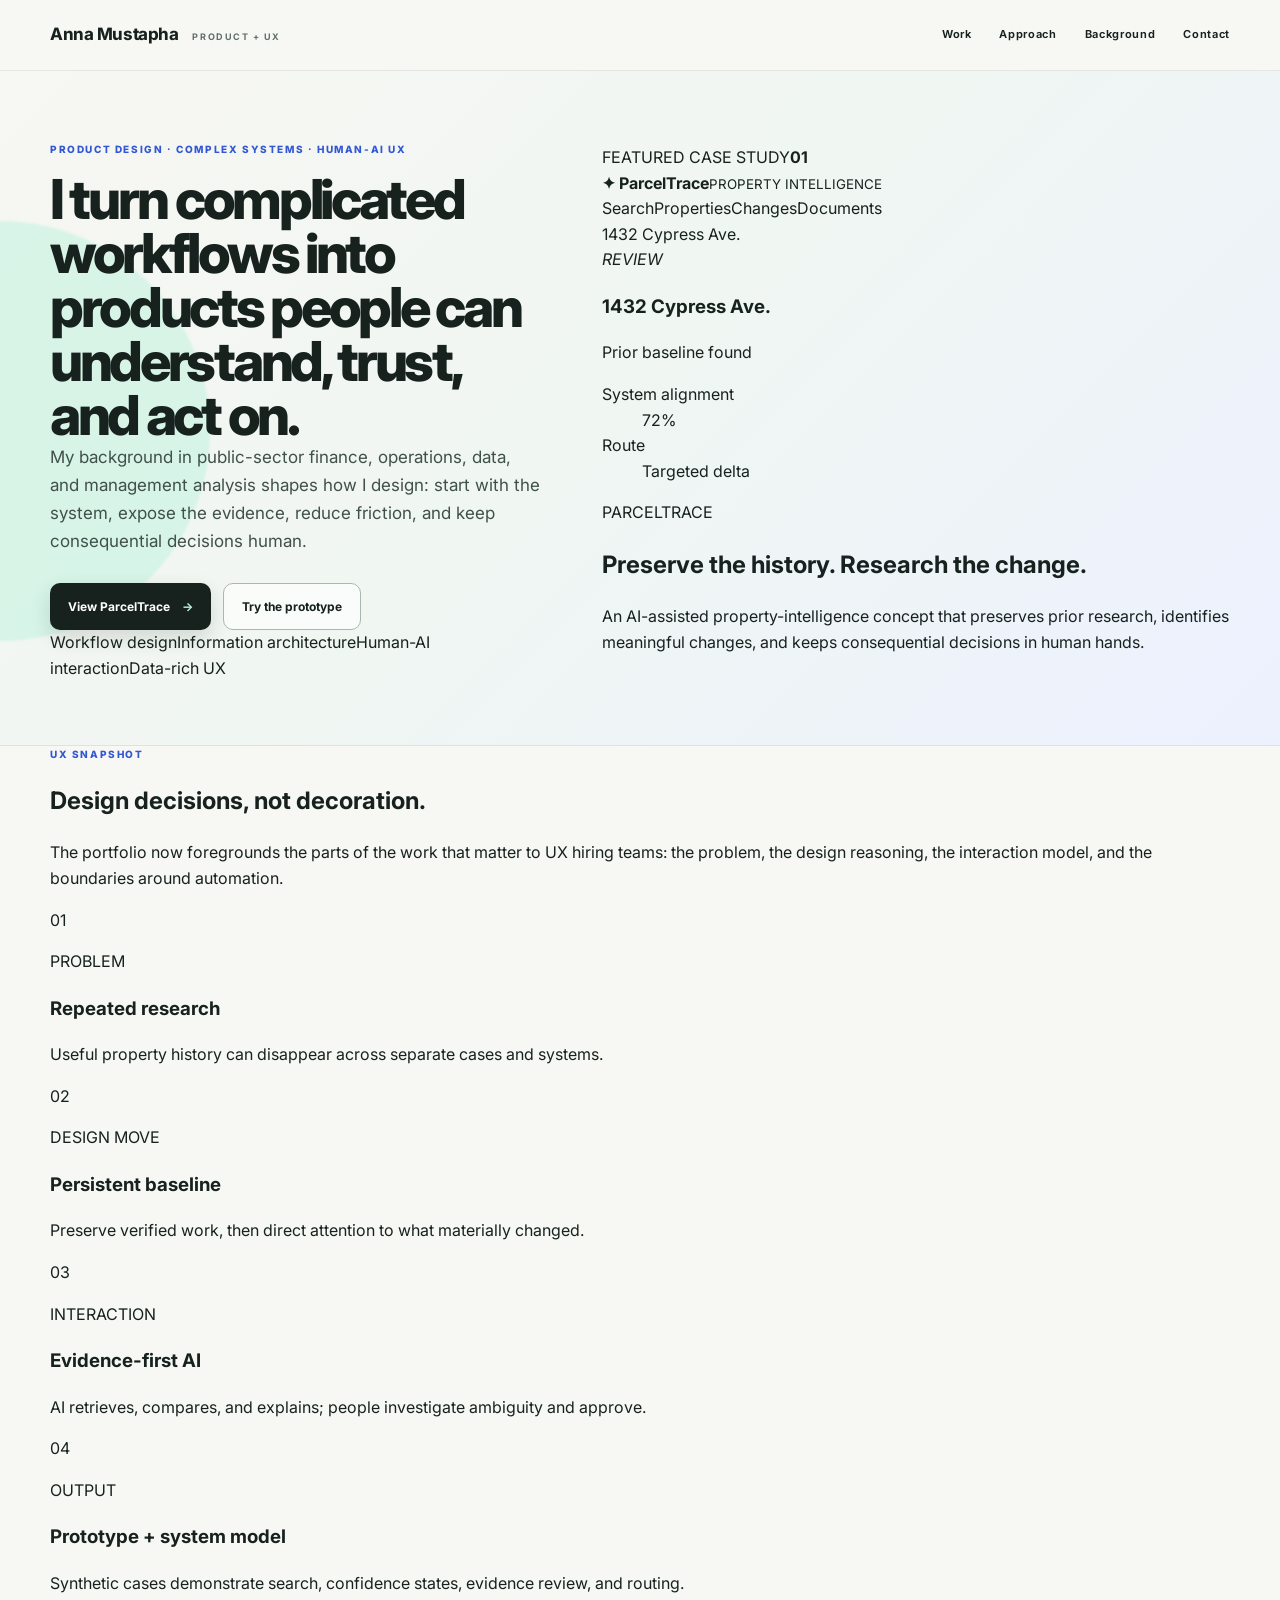
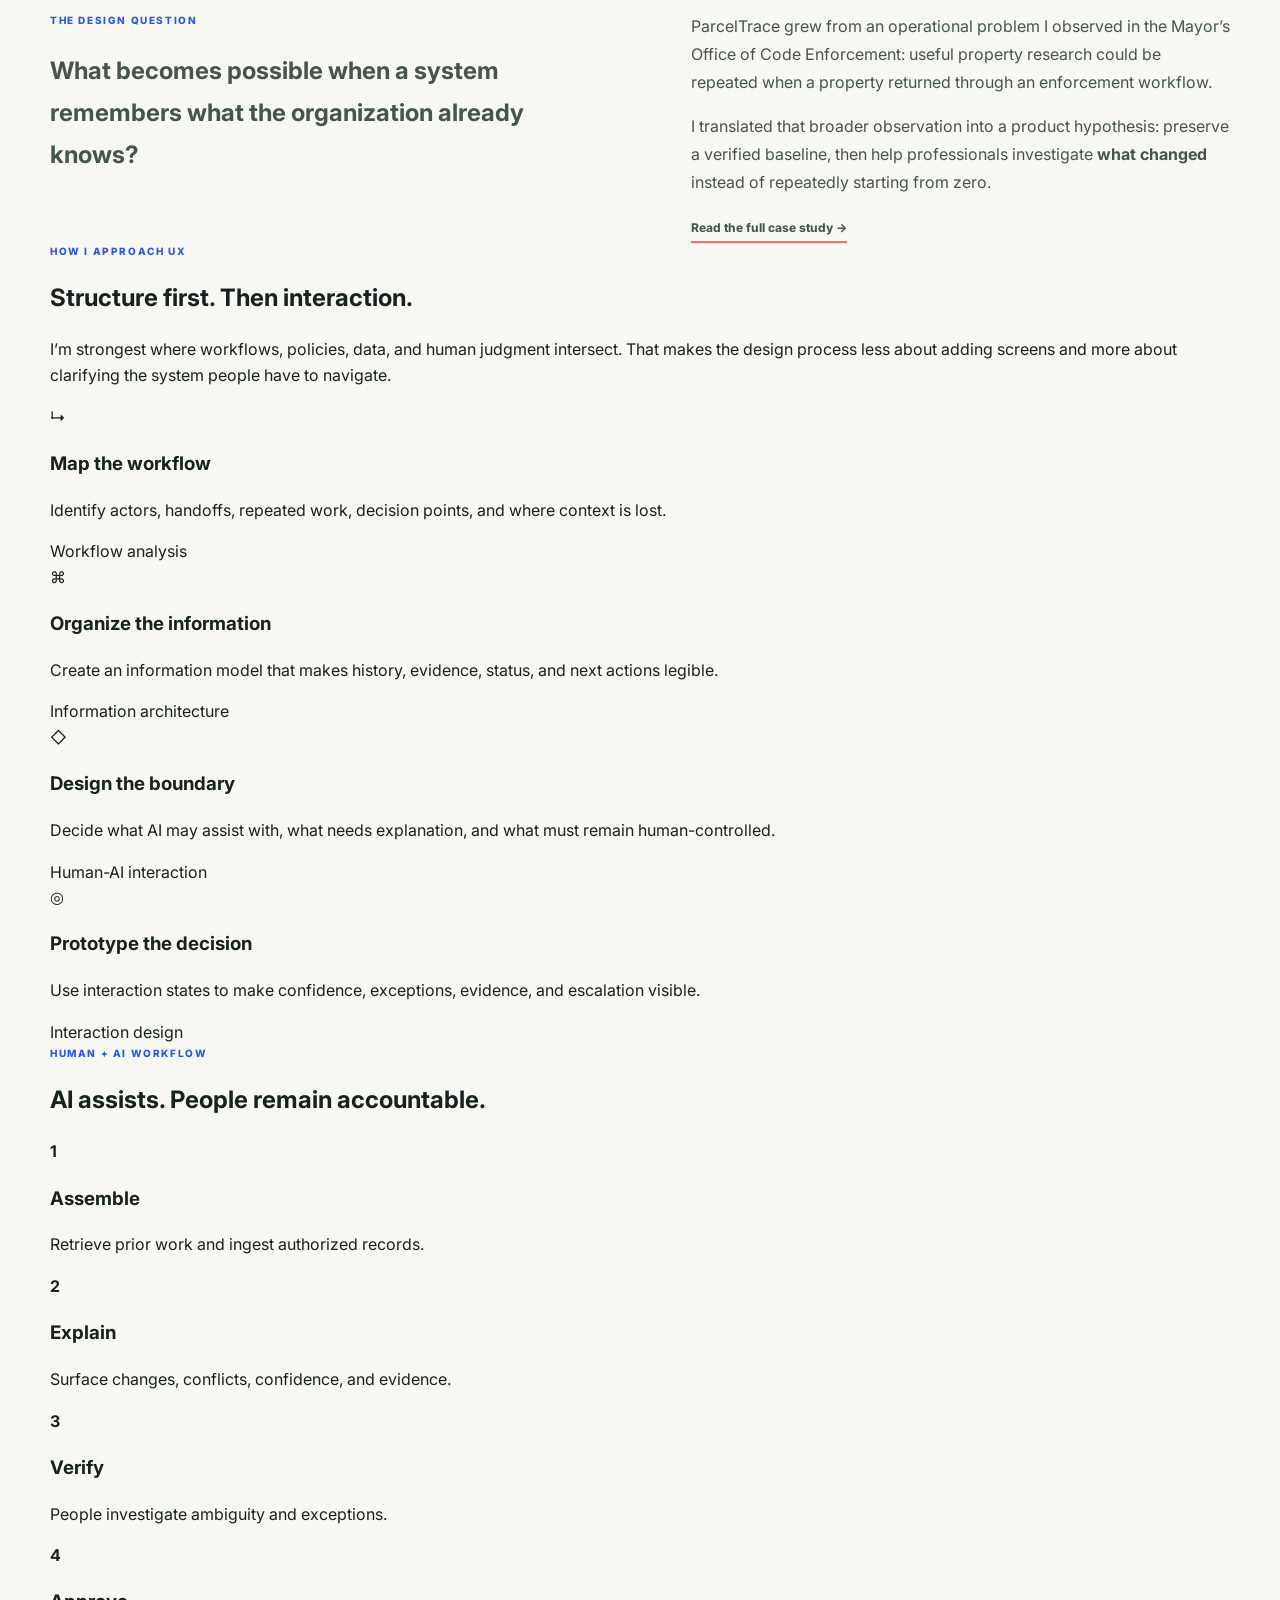
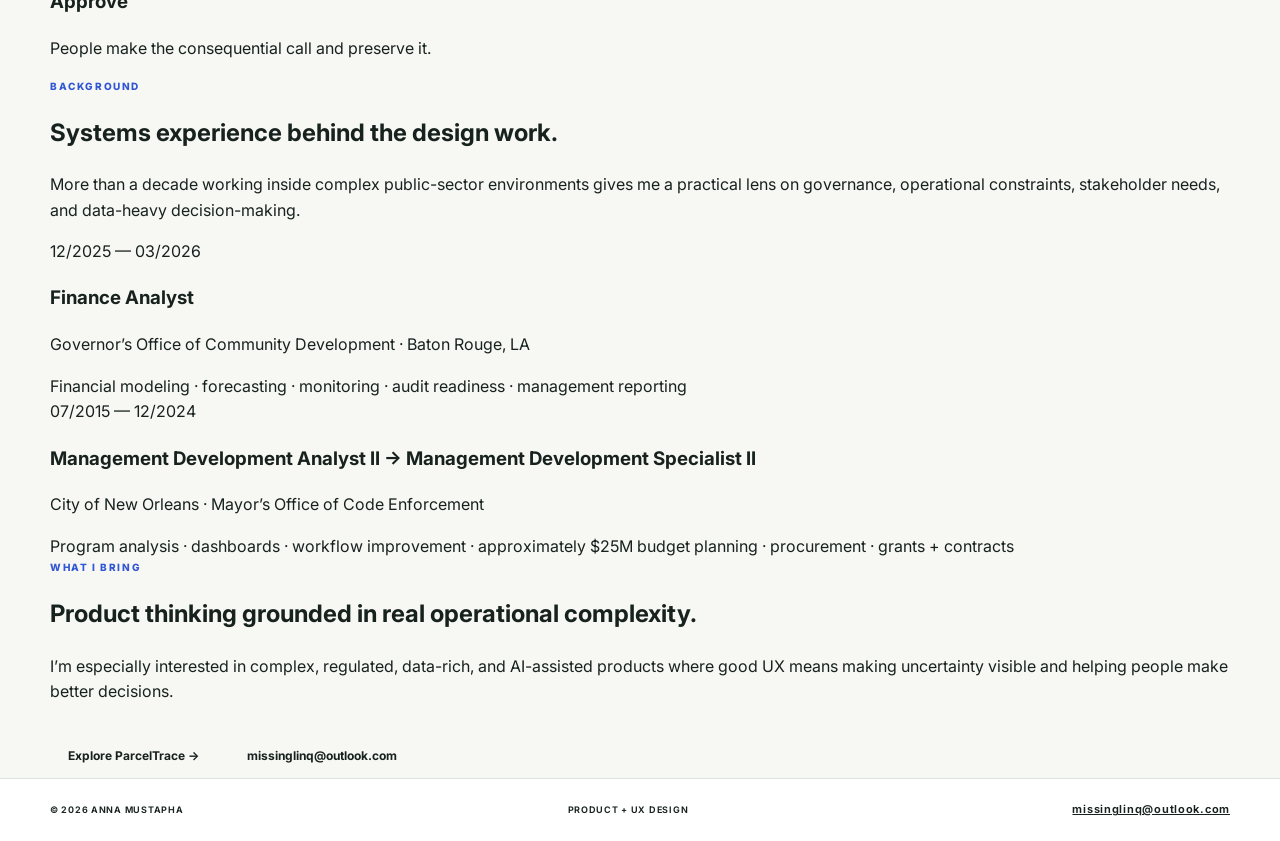
==== commit d4fde6e2: "Refresh UX portfolio layout, highlights, and experience dates" ====
--- a/index.html
+++ b/index.html
@@ -1,12 +1,127 @@
 <!doctype html>
-<html lang="en"><head><meta charset="utf-8"><meta name="viewport" content="width=device-width,initial-scale=1"><meta name="description" content="Anna Mustapha — Product + UX designer focused on complex systems, human-centered AI, and data-rich workflows."><title>Anna Mustapha | Product + UX</title><link rel="preconnect" href="https://fonts.googleapis.com"><link rel="preconnect" href="https://fonts.gstatic.com" crossorigin><link href="https://fonts.googleapis.com/css2?family=Inter:wght@400;500;600;700;800&display=swap" rel="stylesheet"><link rel="stylesheet" href="site.css"></head><body>
-<header><div class="nav shell"><a class="brand" href="#top">Anna Mustapha <small>PRODUCT + UX</small></a><nav><a href="#work">Work</a><a href="#story">Story</a><a href="mailto:missinglinq@outlook.com">Contact</a></nav><span class="brand-dot" aria-hidden="true"></span></div></header>
+<html lang="en">
+<head>
+  <meta charset="utf-8">
+  <meta name="viewport" content="width=device-width,initial-scale=1">
+  <meta name="description" content="Anna Mustapha — Product + UX designer focused on complex systems, human-centered AI, and data-rich workflows.">
+  <title>Anna Mustapha | Product + UX Designer</title>
+  <link rel="preconnect" href="https://fonts.googleapis.com">
+  <link rel="preconnect" href="https://fonts.gstatic.com" crossorigin>
+  <link href="https://fonts.googleapis.com/css2?family=Inter:wght@400;500;600;700;800&display=swap" rel="stylesheet">
+  <link rel="stylesheet" href="site.css">
+</head>
+<body>
+<header class="site-header">
+  <div class="nav shell">
+    <a class="brand" href="#top"><span>Anna Mustapha</span><small>PRODUCT + UX</small></a>
+    <nav aria-label="Primary navigation">
+      <a href="#work">Work</a>
+      <a href="#approach">Approach</a>
+      <a href="#background">Background</a>
+      <a class="nav-cta" href="mailto:missinglinq@outlook.com">Contact</a>
+    </nav>
+  </div>
+</header>
+
 <main id="top">
-<section class="hero"><div class="shell hero-grid"><div class="hero-copy"><p class="eyebrow">FEATURED CASE STUDY · AI + ENTERPRISE UX</p><h1>ParcelTrace</h1><div class="hero-thesis"><span>Preserve the history.</span><span>Research the change.</span></div><p class="lede">An AI-assisted property intelligence concept that preserves prior research, identifies meaningful changes, and keeps consequential decisions in human hands.</p><div class="actions"><a class="button primary" href="case-study.html">View the case study <span>→</span></a><a class="button secondary" href="prototype/">Explore prototype</a></div><div class="skill-chips" aria-label="Project highlights"><span>Workflow design</span><span>Human-AI interaction</span><span>Information architecture</span><span>Trust + explainability</span></div></div>
-<div class="product-stage"><div class="stage-orb orb-one"></div><div class="stage-orb orb-two"></div><div class="laptop"><div class="screen"><div class="appbar"><strong><i>✦</i> ParcelTrace</strong><small>PROPERTY INTELLIGENCE</small></div><div class="appbody"><aside><b>⌕</b> Search<br><b>⌂</b> Properties<br><b>↻</b> Changes<br><b>□</b> Documents<br><b>◇</b> Insights<br><b>▤</b> Reports</aside><div class="map"><div class="roads"></div><div class="lot">1432 Cypress Ave.</div></div><div class="panel"><span class="risk">REVIEW</span><h3>1432 Cypress Ave.</h3><small>New Orleans, LA · synthetic case</small><nav>Overview &nbsp; History &nbsp; Signals</nav><dl><dt>Prior baseline</dt><dd>Found</dd><dt>Verified owner</dt><dd>Jordan Ellis</dd><dt>New record</dt><dd>J. Ellis Estate</dd><dt>Route</dt><dd>Targeted delta</dd></dl><div class="confidence"><span>System alignment</span><b>72%</b></div><button>Review evidence →</button></div></div></div><div class="base"></div></div><div class="stage-note"><b>DESIGN PRINCIPLE</b><span>Evidence before automation</span></div></div></div></section>
-<section class="ux-proof"><div class="shell proof-grid"><article><span class="proof-label">ROLE</span><strong>Product + UX Designer</strong><p>Self-directed concept grounded in direct operational observation.</p></article><article><span class="proof-label">PROBLEM</span><strong>Repeated research</strong><p>Useful property history can disappear across separate cases and systems.</p></article><article><span class="proof-label">DESIGN MOVE</span><strong>Persistent baseline</strong><p>Preserve verified work, then focus attention on what changed.</p></article><article><span class="proof-label">AI BOUNDARY</span><strong>Human verified</strong><p>AI retrieves and compares; people resolve ambiguity and approve.</p></article></div></section>
-<section id="work" class="question shell"><p class="eyebrow">THE DESIGN QUESTION</p><div class="question-grid"><h2>What becomes possible when a system remembers what the organization already knows?</h2><div><p>ParcelTrace grew from an operational problem I observed while working in the Mayor’s Office of Code Enforcement: useful property research could be repeated when a property returned through an enforcement workflow.</p><p>I was not a title researcher. I translated that broader operational observation into a product question: could a persistent, verified baseline help professionals focus on <strong>what changed</strong> instead of repeatedly starting from zero?</p><a class="text-link" href="case-study.html">Read the full case study →</a></div></div></section>
-<section class="opportunity"><div class="shell opportunity-grid"><div><p class="eyebrow light">THE PRODUCT RESPONSE</p><h2>One property.<br><span>A persistent history.</span></h2><p>ParcelTrace organizes prior research, new records, supporting signals, conflicts, and human decisions around the property itself.</p></div><div class="audiences"><article><span>01</span><div><h3>Reuse what was verified</h3><p>Preserve prior work as a versioned baseline with linked evidence.</p></div></article><article><span>02</span><div><h3>Research the delta</h3><p>Use AI to search, compare, and explain what materially changed.</p></div></article><article><span>03</span><div><h3>Escalate uncertainty</h3><p>Keep ambiguous identities, complex chains, and consequential decisions with qualified people.</p></div></article><p class="hypothesis"><b>Design hypothesis</b> — the same persistent-history pattern may transfer to other jurisdictions and regulated property workflows, subject to local rules, data access, and validation.</p></div></div></section>
-<section class="process shell"><p class="eyebrow">HUMAN + AI WORKFLOW</p><div class="section-heading"><h2>AI assists. People remain accountable.</h2><p>A deliberately bounded interaction model: automate repetition, expose uncertainty, preserve human judgment.</p></div><div class="steps"><article><b>1</b><h3>Assemble</h3><p>Retrieve prior work and ingest authorized records.</p></article><article><b>2</b><h3>Explain</h3><p>Surface changes, confidence, conflicts, and evidence.</p></article><article><b>3</b><h3>Verify</h3><p>Researchers investigate ambiguity and exceptions.</p></article><article><b>4</b><h3>Approve</h3><p>People make the consequential call and preserve the decision.</p></article></div></section>
-<section id="story" class="story"><div class="shell story-grid"><div><p class="eyebrow light">WHY THIS WORK</p><h2>Complex systems are where my past experience and product design meet.</h2><p>After more than a decade working across public-sector finance, operations, data, performance measurement, procurement, and organizational change, I’m applying that systems perspective to Product + UX design—especially complex, regulated, data-rich, and AI-assisted products.</p><a class="button accentbutton" href="case-study.html">Explore ParcelTrace →</a></div><blockquote>“AI does the searching.<br>People make the consequential call.”<small>PARCELTRACE DESIGN PRINCIPLE<br>Anna Mustapha · Product + UX</small></blockquote></div></section>
-</main><footer><div class="shell"><span>© 2026 Anna Mustapha</span><a href="mailto:missinglinq@outlook.com">missinglinq@outlook.com</a><span>New Orleans, Louisiana</span></div></footer></body></html>+  <section class="hero">
+    <div class="shell hero-grid">
+      <div class="hero-copy">
+        <p class="eyebrow">PRODUCT DESIGN · COMPLEX SYSTEMS · HUMAN-AI UX</p>
+        <h1>I turn complicated workflows into products people can understand, trust, and act on.</h1>
+        <p class="lede">My background in public-sector finance, operations, data, and management analysis shapes how I design: start with the system, expose the evidence, reduce friction, and keep consequential decisions human.</p>
+        <div class="actions">
+          <a class="button primary" href="case-study.html">View ParcelTrace <span>→</span></a>
+          <a class="button secondary" href="prototype/">Try the prototype</a>
+        </div>
+        <div class="hero-tags" aria-label="Design focus">
+          <span>Workflow design</span><span>Information architecture</span><span>Human-AI interaction</span><span>Data-rich UX</span>
+        </div>
+      </div>
+
+      <div class="feature-card" aria-label="Featured case study preview">
+        <div class="feature-topline"><span>FEATURED CASE STUDY</span><b>01</b></div>
+        <div class="feature-visual">
+          <div class="mini-app">
+            <div class="mini-bar"><strong>✦ ParcelTrace</strong><small>PROPERTY INTELLIGENCE</small></div>
+            <div class="mini-body">
+              <aside><span>Search</span><span>Properties</span><span>Changes</span><span>Documents</span></aside>
+              <div class="mini-map"><span>1432 Cypress Ave.</span></div>
+              <div class="mini-panel"><em>REVIEW</em><h3>1432 Cypress Ave.</h3><p>Prior baseline found</p><dl><dt>System alignment</dt><dd>72%</dd><dt>Route</dt><dd>Targeted delta</dd></dl></div>
+            </div>
+          </div>
+        </div>
+        <div class="feature-copy"><div><p class="kicker">PARCELTRACE</p><h2>Preserve the history. Research the change.</h2></div><p>An AI-assisted property-intelligence concept that preserves prior research, identifies meaningful changes, and keeps consequential decisions in human hands.</p></div>
+      </div>
+    </div>
+  </section>
+
+  <section class="snapshot" id="work">
+    <div class="shell">
+      <div class="section-intro compact">
+        <div><p class="eyebrow">UX SNAPSHOT</p><h2>Design decisions, not decoration.</h2></div>
+        <p>The portfolio now foregrounds the parts of the work that matter to UX hiring teams: the problem, the design reasoning, the interaction model, and the boundaries around automation.</p>
+      </div>
+      <div class="snapshot-grid">
+        <article><span class="num">01</span><p class="label">PROBLEM</p><h3>Repeated research</h3><p>Useful property history can disappear across separate cases and systems.</p></article>
+        <article><span class="num">02</span><p class="label">DESIGN MOVE</p><h3>Persistent baseline</h3><p>Preserve verified work, then direct attention to what materially changed.</p></article>
+        <article><span class="num">03</span><p class="label">INTERACTION</p><h3>Evidence-first AI</h3><p>AI retrieves, compares, and explains; people investigate ambiguity and approve.</p></article>
+        <article><span class="num">04</span><p class="label">OUTPUT</p><h3>Prototype + system model</h3><p>Synthetic cases demonstrate search, confidence states, evidence review, and routing.</p></article>
+      </div>
+    </div>
+  </section>
+
+  <section class="design-question">
+    <div class="shell question-grid">
+      <div><p class="eyebrow inverse">THE DESIGN QUESTION</p><h2>What becomes possible when a system remembers what the organization already knows?</h2></div>
+      <div class="question-copy"><p>ParcelTrace grew from an operational problem I observed in the Mayor’s Office of Code Enforcement: useful property research could be repeated when a property returned through an enforcement workflow.</p><p>I translated that broader observation into a product hypothesis: preserve a verified baseline, then help professionals investigate <strong>what changed</strong> instead of repeatedly starting from zero.</p><a class="text-link light-link" href="case-study.html">Read the full case study →</a></div>
+    </div>
+  </section>
+
+  <section class="approach shell" id="approach">
+    <div class="section-intro">
+      <div><p class="eyebrow">HOW I APPROACH UX</p><h2>Structure first. Then interaction.</h2></div>
+      <p>I’m strongest where workflows, policies, data, and human judgment intersect. That makes the design process less about adding screens and more about clarifying the system people have to navigate.</p>
+    </div>
+    <div class="method-grid">
+      <article><div class="method-icon">↳</div><h3>Map the workflow</h3><p>Identify actors, handoffs, repeated work, decision points, and where context is lost.</p><span>Workflow analysis</span></article>
+      <article><div class="method-icon">⌘</div><h3>Organize the information</h3><p>Create an information model that makes history, evidence, status, and next actions legible.</p><span>Information architecture</span></article>
+      <article><div class="method-icon">◇</div><h3>Design the boundary</h3><p>Decide what AI may assist with, what needs explanation, and what must remain human-controlled.</p><span>Human-AI interaction</span></article>
+      <article><div class="method-icon">◎</div><h3>Prototype the decision</h3><p>Use interaction states to make confidence, exceptions, evidence, and escalation visible.</p><span>Interaction design</span></article>
+    </div>
+  </section>
+
+  <section class="workflow-band">
+    <div class="shell">
+      <div class="band-heading"><p class="eyebrow inverse">HUMAN + AI WORKFLOW</p><h2>AI assists. People remain accountable.</h2></div>
+      <div class="workflow-steps">
+        <article><b>1</b><div><h3>Assemble</h3><p>Retrieve prior work and ingest authorized records.</p></div></article>
+        <article><b>2</b><div><h3>Explain</h3><p>Surface changes, conflicts, confidence, and evidence.</p></div></article>
+        <article><b>3</b><div><h3>Verify</h3><p>People investigate ambiguity and exceptions.</p></div></article>
+        <article><b>4</b><div><h3>Approve</h3><p>People make the consequential call and preserve it.</p></div></article>
+      </div>
+    </div>
+  </section>
+
+  <section class="background shell" id="background">
+    <div class="section-intro compact">
+      <div><p class="eyebrow">BACKGROUND</p><h2>Systems experience behind the design work.</h2></div>
+      <p>More than a decade working inside complex public-sector environments gives me a practical lens on governance, operational constraints, stakeholder needs, and data-heavy decision-making.</p>
+    </div>
+    <div class="experience-list">
+      <article><div class="date">12/2025 — 03/2026</div><div><h3>Finance Analyst</h3><p>Governor’s Office of Community Development · Baton Rouge, LA</p><span>Financial modeling · forecasting · monitoring · audit readiness · management reporting</span></div></article>
+      <article><div class="date">07/2015 — 12/2024</div><div><h3>Management Development Analyst II → Management Development Specialist II</h3><p>City of New Orleans · Mayor’s Office of Code Enforcement</p><span>Program analysis · dashboards · workflow improvement · approximately $25M budget planning · procurement · grants + contracts</span></div></article>
+    </div>
+  </section>
+
+  <section class="closing">
+    <div class="shell closing-grid">
+      <div><p class="eyebrow inverse">WHAT I BRING</p><h2>Product thinking grounded in real operational complexity.</h2></div>
+      <div><p>I’m especially interested in complex, regulated, data-rich, and AI-assisted products where good UX means making uncertainty visible and helping people make better decisions.</p><div class="actions"><a class="button accent" href="case-study.html">Explore ParcelTrace →</a><a class="button ghost" href="mailto:missinglinq@outlook.com">missinglinq@outlook.com</a></div></div>
+    </div>
+  </section>
+</main>
+
+<footer><div class="shell"><span>© 2026 Anna Mustapha</span><span>Product + UX Design</span><a href="mailto:missinglinq@outlook.com">missinglinq@outlook.com</a></div></footer>
+</body>
+</html>
--- a/site.css
+++ b/site.css
@@ -1 +1 @@
-:root{--cream:#f7f4ed;--paper:#fcfaf5;--ink:#102c25;--forest:#0b332b;--deep:#06241f;--sage:#718078;--gold:#b4843d;--line:rgba(16,44,37,.14);--serif:Georgia,'Times New Roman',serif;--sans:Arial,Helvetica,sans-serif}*{box-sizing:border-box}html{scroll-behavior:smooth}body{margin:0;background:var(--cream);color:var(--ink);font-family:var(--serif);font-size:17px;line-height:1.5}a{color:inherit}.shell{width:min(1180px,calc(100% - 56px));margin:auto}header{position:sticky;top:0;z-index:30;background:rgba(247,244,237,.94);backdrop-filter:blur(16px);border-bottom:1px solid var(--line)}.nav{height:68px;display:flex;align-items:center}.brand{text-decoration:none;font-size:26px;font-style:italic;letter-spacing:-.025em;white-space:nowrap}.brand small{font-family:var(--sans);font-style:normal;font-size:9px;letter-spacing:.18em;margin-left:16px;color:#68736d}.nav nav{margin-left:auto;display:flex;gap:28px}.nav nav a{font-family:var(--sans);font-size:9px;letter-spacing:.17em;text-transform:uppercase;text-decoration:none;position:relative}.nav nav a:after{content:"";position:absolute;left:0;right:100%;bottom:-5px;height:1px;background:var(--gold);transition:right .2s ease}.nav nav a:hover:after{right:0}.fleur{margin-left:24px;color:var(--gold);font-size:18px;transform:rotate(180deg)}.eyebrow{font:700 9px/1.4 var(--sans);letter-spacing:.2em;color:#966c31;margin:0 0 14px}.gold{color:#d3ae6e}.hero{overflow:hidden;background:radial-gradient(circle at 76% 42%,#e8e3d8 0,#f7f4ed 42%,#f7f4ed 100%);border-bottom:1px solid rgba(16,44,37,.06)}.hero-grid{min-height:560px;display:grid;grid-template-columns:.94fr 1.06fr;align-items:center;gap:54px}.hero-copy{padding:64px 0 58px}.hero h1{font-weight:400;font-size:clamp(48px,4vw,66px);line-height:.98;letter-spacing:-.042em;margin:0 0 24px;max-width:570px}.hero h1 em{display:block;margin-top:8px;font-weight:400;font-size:.82em;line-height:1.05;color:#65756d}.lede{font-size:19px;line-height:1.55;max-width:520px;color:#34473f;margin:0}.actions{display:flex;gap:12px;margin-top:26px;flex-wrap:wrap}.button{display:inline-block;padding:13px 20px;border-radius:3px;text-decoration:none;font:12px var(--sans);transition:transform .18s ease,box-shadow .18s ease,background .18s ease}.button:hover{transform:translateY(-1px)}.primary{background:var(--ink);color:white;box-shadow:0 6px 16px rgba(16,44,37,.12)}.primary:hover{background:#17483c}.secondary{border:1px solid #718078;background:rgba(255,255,255,.28)}.origin{margin-top:26px;font:9px/1.6 var(--sans);letter-spacing:.14em;color:#526159}.origin span{display:block;width:28px;border-top:1px solid var(--ink);margin-bottom:10px}.product-stage{position:relative;min-height:440px;display:flex;align-items:center;justify-content:center}.shadow-window{position:absolute;inset:7% -10% 5% 6%;background:linear-gradient(125deg,rgba(255,255,255,.65),rgba(188,183,168,.12));clip-path:polygon(0 0,100% 0,87% 100%,15% 100%)}.laptop{position:relative;width:min(690px,100%);filter:drop-shadow(0 24px 24px rgba(24,32,28,.16));transform:perspective(1400px) rotateY(-1.25deg)}.screen{height:370px;border:10px solid #171d1b;border-radius:15px;background:#f8f6f0;overflow:hidden}.appbar{height:44px;display:flex;justify-content:space-between;align-items:center;padding:0 16px;border-bottom:1px solid #ddd8cc;background:#fffdf8}.appbar strong{font-size:16px}.appbar small{font:8px var(--sans);letter-spacing:.1em}.appbody{height:316px;display:grid;grid-template-columns:95px 1fr 205px}.appbody aside{background:#eeece5;padding:23px 12px;font:9px/3.55 var(--sans);color:#33463e}.appbody aside b{font-size:11px;margin-right:5px}.map{position:relative;overflow:hidden;background:linear-gradient(38deg,#b9c2ad,#d8d7c6)}.roads{position:absolute;inset:-30%;background:repeating-linear-gradient(28deg,transparent 0 34px,rgba(247,244,237,.85) 35px 45px,transparent 46px 78px),repeating-linear-gradient(116deg,transparent 0 50px,rgba(247,244,237,.55) 51px 59px,transparent 60px 102px)}.map:after{content:"";position:absolute;width:86px;height:72px;left:43%;top:40%;border:3px solid #c29549;background:rgba(22,78,59,.32);transform:rotate(-12deg)}.lot{position:absolute;z-index:2;left:34%;top:29%;background:#fff;padding:9px 11px;border-radius:5px;box-shadow:0 4px 12px rgba(55,68,60,.3);font:700 9px var(--sans)}.panel{position:relative;padding:22px 15px;background:#fffdf8}.risk{float:right;background:#e1efdf;color:#34734f;padding:4px 7px;border-radius:12px;font:8px var(--sans)}.panel h3{font-size:16px;margin:0 0 3px;line-height:1.1}.panel>small{font:8px var(--sans)}.panel nav{margin:15px 0 13px;padding-bottom:8px;border-bottom:1px solid #ddd8cc;font:8px var(--sans)}.panel dl{display:grid;grid-template-columns:1fr 1fr;gap:8px;margin:0;font:8px var(--sans)}.panel dd{margin:0;font-weight:700}.confidence{margin-top:13px;display:flex;justify-content:space-between;font:9px var(--sans);padding:8px;background:#edf3e9}.panel button{width:100%;border:0;background:var(--ink);color:#fff;padding:10px;margin-top:13px;font:9px var(--sans)}.base{height:15px;width:108%;margin-left:-4%;background:linear-gradient(#bfc0bc,#e6e5e1);border-radius:2px 2px 45% 45%}.value{background:var(--paper);border-block:1px solid var(--line)}.value-grid{display:grid;grid-template-columns:repeat(4,1fr)}.value article{padding:25px 26px;border-right:1px solid var(--line)}.value article:last-child{border:0}.value b{font-style:italic;color:var(--gold);font-weight:400;font-size:16px}.value h3{font-size:19px;margin:7px 0 5px;font-weight:400}.value p{font-size:15px;line-height:1.45;margin:0;color:#4e5c55}.question{padding:74px 0}.question-grid{display:grid;grid-template-columns:1.02fr .98fr;gap:76px;align-items:start}.question h2,.opportunity h2,.process h2,.story h2{font-weight:400;letter-spacing:-.035em}.question h2{font-size:44px;line-height:1.07;margin:0;max-width:590px}.question-grid>div{font-size:17px;line-height:1.65;color:#45554d;max-width:560px}.question-grid>div p:first-child{margin-top:0}.question-grid a{font:12px var(--sans);text-decoration:none;border-bottom:1px solid #829087;padding-bottom:4px}.opportunity{background:linear-gradient(120deg,#082b25,#123c33);color:#f7f2e8}.opportunity-grid{padding:64px 0;display:grid;grid-template-columns:.8fr 1.2fr;gap:70px}.opportunity h2{font-size:44px;line-height:1.04;margin:0 0 20px}.opportunity-grid>div:first-child>p:last-child{font-size:17px;line-height:1.6;color:#d7ded9;max-width:500px}.audiences{display:grid;grid-template-columns:repeat(3,1fr);gap:12px;align-content:start}.audiences article{display:block;border:1px solid rgba(255,255,255,.2);background:rgba(255,255,255,.035);padding:21px 18px;border-radius:8px;min-height:138px}.audiences article span{font-style:italic;color:#d5ad6b;font-size:16px}.audiences h3{font-size:19px;font-weight:400;margin:13px 0 7px}.audiences p{font-size:14px;line-height:1.5;margin:0;color:#cbd4cf}.hypothesis{grid-column:1/-1;font-size:16px!important;font-style:italic!important;line-height:1.5!important;color:#f4ead8!important;border-top:1px solid rgba(211,174,110,.5);padding-top:16px;margin:4px 0 0!important}.process{padding:68px 0}.process h2{font-size:43px;margin:0 0 29px}.steps{display:grid;grid-template-columns:repeat(4,1fr);gap:12px}.steps article{position:relative;border:1px solid var(--line);background:rgba(255,255,255,.34);border-radius:8px;padding:20px 18px 20px 61px;min-height:138px}.steps article b{position:absolute;left:18px;top:19px;width:32px;height:32px;border:1px solid var(--gold);border-radius:50%;display:grid;place-items:center;font-weight:400}.steps h3{font-size:19px;margin:1px 0 7px;font-weight:400}.steps p{font-size:14px;line-height:1.5;margin:0;color:#526159}.steps i{display:none}.story{background:var(--deep);color:#f6f0e6}.story-grid{min-height:300px;display:grid;grid-template-columns:1.08fr .92fr;gap:68px;align-items:center;padding:54px 0}.story h2{font-size:39px;line-height:1.07;margin:0 0 18px}.story-grid>div>p:not(.eyebrow){font-size:17px;line-height:1.6;color:#cbd6d0;max-width:650px}.goldbutton{background:#d3a654;color:#102820;margin-top:5px}.story blockquote{font-size:23px;font-style:italic;line-height:1.35;border-left:1px solid #b88a45;padding-left:30px;margin:0}.story blockquote small{display:block;margin-top:25px;font:9px/1.7 var(--sans);letter-spacing:.14em;color:#d5ad6b}footer{background:var(--paper);border-top:1px solid var(--line)}footer .shell{height:58px;display:flex;align-items:center;justify-content:space-between;font:9px var(--sans);letter-spacing:.1em;text-transform:uppercase}footer a{text-transform:none;font-size:11px}@media(max-width:1100px){.hero-grid{grid-template-columns:.9fr 1.1fr;gap:30px}.audiences{grid-template-columns:1fr}.audiences article{min-height:0}.hypothesis{grid-column:auto}.steps{grid-template-columns:repeat(2,1fr)}}@media(max-width:920px){.shell{width:min(760px,calc(100% - 40px))}.hero-grid{grid-template-columns:1fr;gap:0}.hero-copy{padding-bottom:24px}.hero h1{max-width:680px}.product-stage{min-height:410px;padding-bottom:40px}.value-grid{grid-template-columns:repeat(2,1fr)}.question-grid,.opportunity-grid,.story-grid{grid-template-columns:1fr;gap:34px}.story-grid{padding:52px 0}.story blockquote{max-width:650px}}@media(max-width:650px){body{font-size:16px}.shell{width:calc(100% - 32px)}.nav{height:62px}.brand{font-size:22px}.brand small,.fleur{display:none}.nav nav{gap:16px}.nav nav a{font-size:9px}.nav nav a:nth-child(2){display:none}.hero-grid{min-height:0}.hero-copy{padding:42px 0 18px}.hero h1{font-size:46px;line-height:1}.hero h1 em{font-size:.78em}.lede{font-size:17px}.product-stage{min-height:300px}.laptop{transform:none}.screen{height:264px;border-width:7px}.appbar{height:34px}.appbar strong{font-size:12px}.appbody{height:223px;grid-template-columns:62px 1fr}.appbody aside{padding:14px 6px;font-size:6px}.panel{display:none}.base{height:9px}.value-grid{grid-template-columns:1fr}.value article{border-right:0;border-bottom:1px solid var(--line);padding:22px 8px}.question{padding:50px 0}.question h2,.opportunity h2,.process h2,.story h2{font-size:34px}.question-grid{gap:22px}.opportunity-grid{padding:48px 0}.process{padding:48px 0}.steps{grid-template-columns:1fr}.story blockquote{padding-left:20px}footer .shell{height:auto;padding:18px 0;gap:10px;flex-wrap:wrap}}@media(prefers-reduced-motion:reduce){html{scroll-behavior:auto}.button{transition:none}.nav nav a:after{transition:none}}+:root{--bg:#f7f7f3;--paper:#fff;--ink:#17221f;--muted:#61706a;--line:#dce4df;--forest:#123f35;--deep:#0a2923;--blue:#3157d5;--blue-soft:#e8edff;--mint:#bff3df;--mint-soft:#e9faf3;--coral:#ff6b5f;--yellow:#ffd166;--sans:'Inter',-apple-system,BlinkMacSystemFont,'Segoe UI',sans-serif}*{box-sizing:border-box}html{scroll-behavior:smooth}body{margin:0;background:var(--bg);color:var(--ink);font-family:var(--sans);font-size:16px;line-height:1.6;-webkit-font-smoothing:antialiased}a{color:inherit}.shell{width:min(1180px,calc(100% - 56px));margin:auto}header{position:sticky;top:0;z-index:30;background:rgba(247,247,243,.9);backdrop-filter:blur(18px);border-bottom:1px solid rgba(23,34,31,.08)}.nav{height:70px;display:flex;align-items:center}.brand{text-decoration:none;font-size:17px;font-weight:750;letter-spacing:-.025em;white-space:nowrap}.brand small{font-size:9px;font-weight:700;letter-spacing:.17em;margin-left:14px;color:var(--muted)}.nav nav{margin-left:auto;display:flex;gap:28px}.nav nav a{font-size:11px;font-weight:650;letter-spacing:.06em;text-decoration:none;position:relative}.nav nav a:after{content:"";position:absolute;left:0;right:100%;bottom:-6px;height:2px;background:var(--coral);transition:right .2s ease}.nav nav a:hover:after{right:0}.brand-dot{width:10px;height:10px;border-radius:50%;background:var(--coral);margin-left:22px;box-shadow:14px 0 0 var(--yellow),28px 0 0 var(--blue)}.eyebrow{font-size:10px;font-weight:800;letter-spacing:.16em;color:var(--blue);margin:0 0 16px}.hero{overflow:hidden;position:relative;background:linear-gradient(135deg,#f7f7f3 0%,#f0f6f2 48%,#edf1ff 100%);border-bottom:1px solid var(--line)}.hero:before{content:"";position:absolute;width:420px;height:420px;border-radius:50%;background:rgba(191,243,223,.55);filter:blur(1px);left:-210px;top:150px}.hero-grid{min-height:610px;display:grid;grid-template-columns:.88fr 1.12fr;align-items:center;gap:58px;position:relative}.hero-copy{padding:70px 0 64px}.hero h1{font-weight:800;font-size:clamp(46px,4.3vw,62px);line-height:.98;letter-spacing:-.06em;margin:0;color:var(--ink)}.hero-thesis{margin:18px 0 22px;display:flex;flex-direction:column;align-items:flex-start;gap:7px}.hero-thesis span{font-size:clamp(25px,2.4vw,34px);font-weight:600;line-height:1.12;letter-spacing:-.045em;padding:2px 9px 4px}.hero-thesis span:first-child{background:var(--mint)}.hero-thesis span:last-child{background:var(--yellow)}.lede{font-size:17px;line-height:1.65;max-width:535px;color:#40504a;margin:0}.actions{display:flex;gap:12px;margin-top:28px;flex-wrap:wrap}.button{display:inline-flex;align-items:center;gap:12px;padding:13px 18px;border-radius:10px;text-decoration:none;font-size:12px;font-weight:700;transition:transform .18s ease,box-shadow .18s ease,background .18s ease}.button:hover{transform:translateY(-2px)}.primary{background:var(--ink);color:white;box-shadow:0 8px 20px rgba(23,34,31,.14)}.primary:hover{background:var(--forest)}.primary span{color:var(--mint)}.secondary{border:1px solid #a9b7b1;background:rgba(255,255,255,.65)}.secondary:hover{box-shadow:0 8px 20px rgba(23,34,31,.08)}.skill-chips{display:flex;gap:8px;flex-wrap:wrap;margin-top:25px;max-width:560px}.skill-chips span{font-size:10px;font-weight:650;color:#42534c;border:1px solid #cbd7d1;background:rgba(255,255,255,.6);padding:6px 9px;border-radius:999px}.product-stage{position:relative;min-height:470px;display:flex;align-items:center;justify-content:center}.stage-orb{position:absolute;border-radius:50%}.orb-one{width:290px;height:290px;background:var(--blue);opacity:.13;right:2%;top:6%}.orb-two{width:180px;height:180px;background:var(--coral);opacity:.13;left:2%;bottom:3%}.laptop{position:relative;width:min(690px,100%);filter:drop-shadow(0 28px 26px rgba(24,32,28,.18));transform:perspective(1400px) rotateY(-1.25deg);z-index:2}.screen{height:370px;border:9px solid #17201e;border-radius:17px;background:#f8f6f0;overflow:hidden}.appbar{height:44px;display:flex;justify-content:space-between;align-items:center;padding:0 16px;border-bottom:1px solid #dfe5e1;background:#fff}.appbar strong{font-size:14px;font-weight:800}.appbar strong i{color:var(--blue);font-style:normal}.appbar small{font-size:8px;font-weight:700;letter-spacing:.1em}.appbody{height:316px;display:grid;grid-template-columns:95px 1fr 205px}.appbody aside{background:#f0f3f1;padding:23px 12px;font-size:9px;line-height:3.55;color:#33463e}.appbody aside b{font-size:11px;margin-right:5px;color:var(--blue)}.map{position:relative;overflow:hidden;background:linear-gradient(38deg,#b9d8c7,#e3e5cf)}.roads{position:absolute;inset:-30%;background:repeating-linear-gradient(28deg,transparent 0 34px,rgba(255,255,255,.88) 35px 45px,transparent 46px 78px),repeating-linear-gradient(116deg,transparent 0 50px,rgba(255,255,255,.58) 51px 59px,transparent 60px 102px)}.map:after{content:"";position:absolute;width:86px;height:72px;left:43%;top:40%;border:3px solid var(--coral);background:rgba(49,87,213,.22);transform:rotate(-12deg)}.lot{position:absolute;z-index:2;left:34%;top:29%;background:#fff;padding:8px 10px;border-radius:7px;box-shadow:0 4px 12px rgba(55,68,60,.25);font-size:8px;font-weight:800}.panel{position:relative;padding:22px 15px;background:#fff}.risk{float:right;background:var(--mint-soft);color:#187050;padding:4px 7px;border-radius:12px;font-size:8px;font-weight:800}.panel h3{font-size:15px;margin:0 0 3px;line-height:1.1}.panel>small{font-size:8px}.panel nav{margin:15px 0 13px;padding-bottom:8px;border-bottom:1px solid #e2e7e4;font-size:8px}.panel dl{display:grid;grid-template-columns:1fr 1fr;gap:8px;margin:0;font-size:8px}.panel dd{margin:0;font-weight:750}.confidence{margin-top:13px;display:flex;justify-content:space-between;font-size:9px;padding:8px;background:var(--blue-soft)}.panel button{width:100%;border:0;border-radius:5px;background:var(--blue);color:#fff;padding:10px;margin-top:13px;font-size:9px;font-weight:700}.base{height:15px;width:108%;margin-left:-4%;background:linear-gradient(#bfc0bc,#e6e5e1);border-radius:2px 2px 45% 45%}.stage-note{position:absolute;right:-4px;bottom:24px;z-index:3;background:#fff;border:1px solid var(--line);border-left:5px solid var(--coral);box-shadow:0 12px 24px rgba(23,34,31,.12);padding:11px 14px;border-radius:8px;display:flex;flex-direction:column}.stage-note b{font-size:8px;letter-spacing:.12em;color:var(--coral)}.stage-note span{font-size:11px;font-weight:700}.ux-proof{background:var(--paper);border-bottom:1px solid var(--line)}.proof-grid{display:grid;grid-template-columns:repeat(4,1fr)}.proof-grid article{padding:28px 24px;border-right:1px solid var(--line);position:relative}.proof-grid article:first-child{border-top:4px solid var(--blue)}.proof-grid article:nth-child(2){border-top:4px solid var(--coral)}.proof-grid article:nth-child(3){border-top:4px solid #32a77a}.proof-grid article:nth-child(4){border-top:4px solid #e4a92e}.proof-grid article:last-child{border-right:0}.proof-label{display:block;font-size:9px;font-weight:800;letter-spacing:.14em;color:var(--muted);margin-bottom:9px}.proof-grid strong{font-size:16px;letter-spacing:-.02em}.proof-grid p{font-size:13px;line-height:1.5;margin:6px 0 0;color:var(--muted)}.question{padding:82px 0}.question-grid{display:grid;grid-template-columns:1.02fr .98fr;gap:80px;align-items:start}.question h2,.opportunity h2,.process h2,.story h2{font-weight:700;letter-spacing:-.05em}.question h2{font-size:clamp(36px,3.4vw,48px);line-height:1.08;margin:0;max-width:600px}.question-grid>div{font-size:16px;line-height:1.75;color:#45554d;max-width:560px}.question-grid>div p:first-child{margin-top:0}.text-link{display:inline-block;font-size:12px;font-weight:750;text-decoration:none;border-bottom:2px solid var(--coral);padding-bottom:3px;margin-top:5px}.opportunity{background:linear-gradient(125deg,#102f29,#173f36 60%,#21473f);color:#fff}.opportunity-grid{padding:72px 0;display:grid;grid-template-columns:.8fr 1.2fr;gap:72px}.light{color:var(--mint)}.opportunity h2{font-size:clamp(36px,3.5vw,48px);line-height:1.04;margin:0 0 20px}.opportunity h2 span{color:var(--yellow)}.opportunity-grid>div:first-child>p:last-child{font-size:16px;line-height:1.7;color:#d6e1dc;max-width:500px}.audiences{display:grid;grid-template-columns:repeat(3,1fr);gap:12px;align-content:start}.audiences article{display:block;border:1px solid rgba(255,255,255,.18);background:rgba(255,255,255,.055);padding:22px 18px;border-radius:12px;min-height:150px}.audiences article:nth-child(1){box-shadow:inset 0 3px 0 var(--mint)}.audiences article:nth-child(2){box-shadow:inset 0 3px 0 var(--yellow)}.audiences article:nth-child(3){box-shadow:inset 0 3px 0 var(--coral)}.audiences article span{font-size:10px;font-weight:800;color:#9edec7}.audiences h3{font-size:17px;font-weight:700;margin:13px 0 7px}.audiences p{font-size:13px;line-height:1.55;margin:0;color:#cbd4cf}.hypothesis{grid-column:1/-1;font-size:13px!important;line-height:1.6!important;color:#eaf2ee!important;border-top:1px solid rgba(191,243,223,.4);padding-top:17px;margin:6px 0 0!important}.hypothesis b{color:var(--yellow)}.process{padding:76px 0}.section-heading{display:grid;grid-template-columns:1.2fr .8fr;gap:60px;align-items:end;margin-bottom:30px}.process h2{font-size:clamp(34px,3.2vw,46px);margin:0}.section-heading>p{font-size:14px;color:var(--muted);margin:0 0 5px;max-width:420px}.steps{display:grid;grid-template-columns:repeat(4,1fr);gap:12px}.steps article{position:relative;border:1px solid var(--line);background:#fff;border-radius:12px;padding:23px 18px 22px 62px;min-height:145px}.steps article:nth-child(1){background:linear-gradient(145deg,#fff,var(--blue-soft))}.steps article:nth-child(2){background:linear-gradient(145deg,#fff,#fff7dc)}.steps article:nth-child(3){background:linear-gradient(145deg,#fff,var(--mint-soft))}.steps article:nth-child(4){background:linear-gradient(145deg,#fff,#fff0ee)}.steps article b{position:absolute;left:18px;top:21px;width:31px;height:31px;border-radius:9px;display:grid;place-items:center;font-size:11px;color:#fff;background:var(--blue)}.steps article:nth-child(2) b{background:#c98c0b}.steps article:nth-child(3) b{background:#258765}.steps article:nth-child(4) b{background:var(--coral)}.steps h3{font-size:17px;margin:1px 0 7px;font-weight:750}.steps p{font-size:13px;line-height:1.55;margin:0;color:#526159}.story{background:var(--deep);color:#f6f7f5;position:relative;overflow:hidden}.story:after{content:"";position:absolute;width:330px;height:330px;border-radius:50%;background:var(--blue);opacity:.16;right:-120px;top:-130px}.story-grid{min-height:330px;display:grid;grid-template-columns:1.08fr .92fr;gap:68px;align-items:center;padding:60px 0;position:relative;z-index:2}.story h2{font-size:clamp(33px,3vw,43px);line-height:1.08;margin:0 0 18px}.story-grid>div>p:not(.eyebrow){font-size:15px;line-height:1.75;color:#cbd6d0;max-width:650px}.accentbutton{background:var(--yellow);color:#17221f;margin-top:8px}.story blockquote{font-size:21px;font-weight:600;letter-spacing:-.025em;line-height:1.45;border-left:4px solid var(--coral);padding-left:28px;margin:0}.story blockquote small{display:block;margin-top:24px;font-size:9px;font-weight:700;line-height:1.7;letter-spacing:.11em;color:var(--mint)}footer{background:var(--paper);border-top:1px solid var(--line)}footer .shell{min-height:62px;display:flex;align-items:center;justify-content:space-between;font-size:9px;font-weight:650;letter-spacing:.08em;text-transform:uppercase}footer a{text-transform:none;font-size:11px}@media(max-width:1100px){.hero-grid{grid-template-columns:.9fr 1.1fr;gap:32px}.audiences{grid-template-columns:1fr}.audiences article{min-height:0}.hypothesis{grid-column:auto}.steps{grid-template-columns:repeat(2,1fr)}.proof-grid{grid-template-columns:repeat(2,1fr)}.proof-grid article:nth-child(2){border-right:0}.proof-grid article:nth-child(3),.proof-grid article:nth-child(4){border-top-width:1px}}@media(max-width:920px){.shell{width:min(760px,calc(100% - 40px))}.hero-grid{grid-template-columns:1fr;gap:0}.hero-copy{padding-bottom:20px}.product-stage{min-height:420px;padding-bottom:45px}.question-grid,.opportunity-grid,.story-grid,.section-heading{grid-template-columns:1fr;gap:34px}.story-grid{padding:56px 0}.story blockquote{max-width:650px}.stage-note{right:0}}@media(max-width:650px){body{font-size:15px}.shell{width:calc(100% - 32px)}.nav{height:62px}.brand{font-size:15px}.brand small,.brand-dot{display:none}.nav nav{gap:16px}.nav nav a{font-size:10px}.nav nav a:nth-child(2){display:none}.hero-grid{min-height:0}.hero-copy{padding:46px 0 18px}.hero h1{font-size:44px}.hero-thesis{margin:14px 0 19px}.hero-thesis span{font-size:24px}.lede{font-size:16px}.skill-chips{margin-top:20px}.product-stage{min-height:315px}.laptop{transform:none}.screen{height:264px;border-width:7px}.appbar{height:34px}.appbar strong{font-size:11px}.appbody{height:223px;grid-template-columns:62px 1fr}.appbody aside{padding:14px 6px;font-size:6px}.panel{display:none}.base{height:9px}.stage-note{display:none}.proof-grid{grid-template-columns:1fr}.proof-grid article{border-right:0;border-top:1px solid var(--line)!important;border-left:4px solid var(--blue)}.proof-grid article:nth-child(2){border-left-color:var(--coral)}.proof-grid article:nth-child(3){border-left-color:#32a77a}.proof-grid article:nth-child(4){border-left-color:#e4a92e}.question{padding:54px 0}.question h2,.opportunity h2,.process h2,.story h2{font-size:33px}.question-grid{gap:24px}.opportunity-grid{padding:52px 0}.process{padding:52px 0}.steps{grid-template-columns:1fr}.story blockquote{padding-left:20px}footer .shell{height:auto;padding:18px 0;gap:10px;flex-wrap:wrap}}@media(prefers-reduced-motion:reduce){html{scroll-behavior:auto}.button{transition:none}.nav nav a:after{transition:none}}
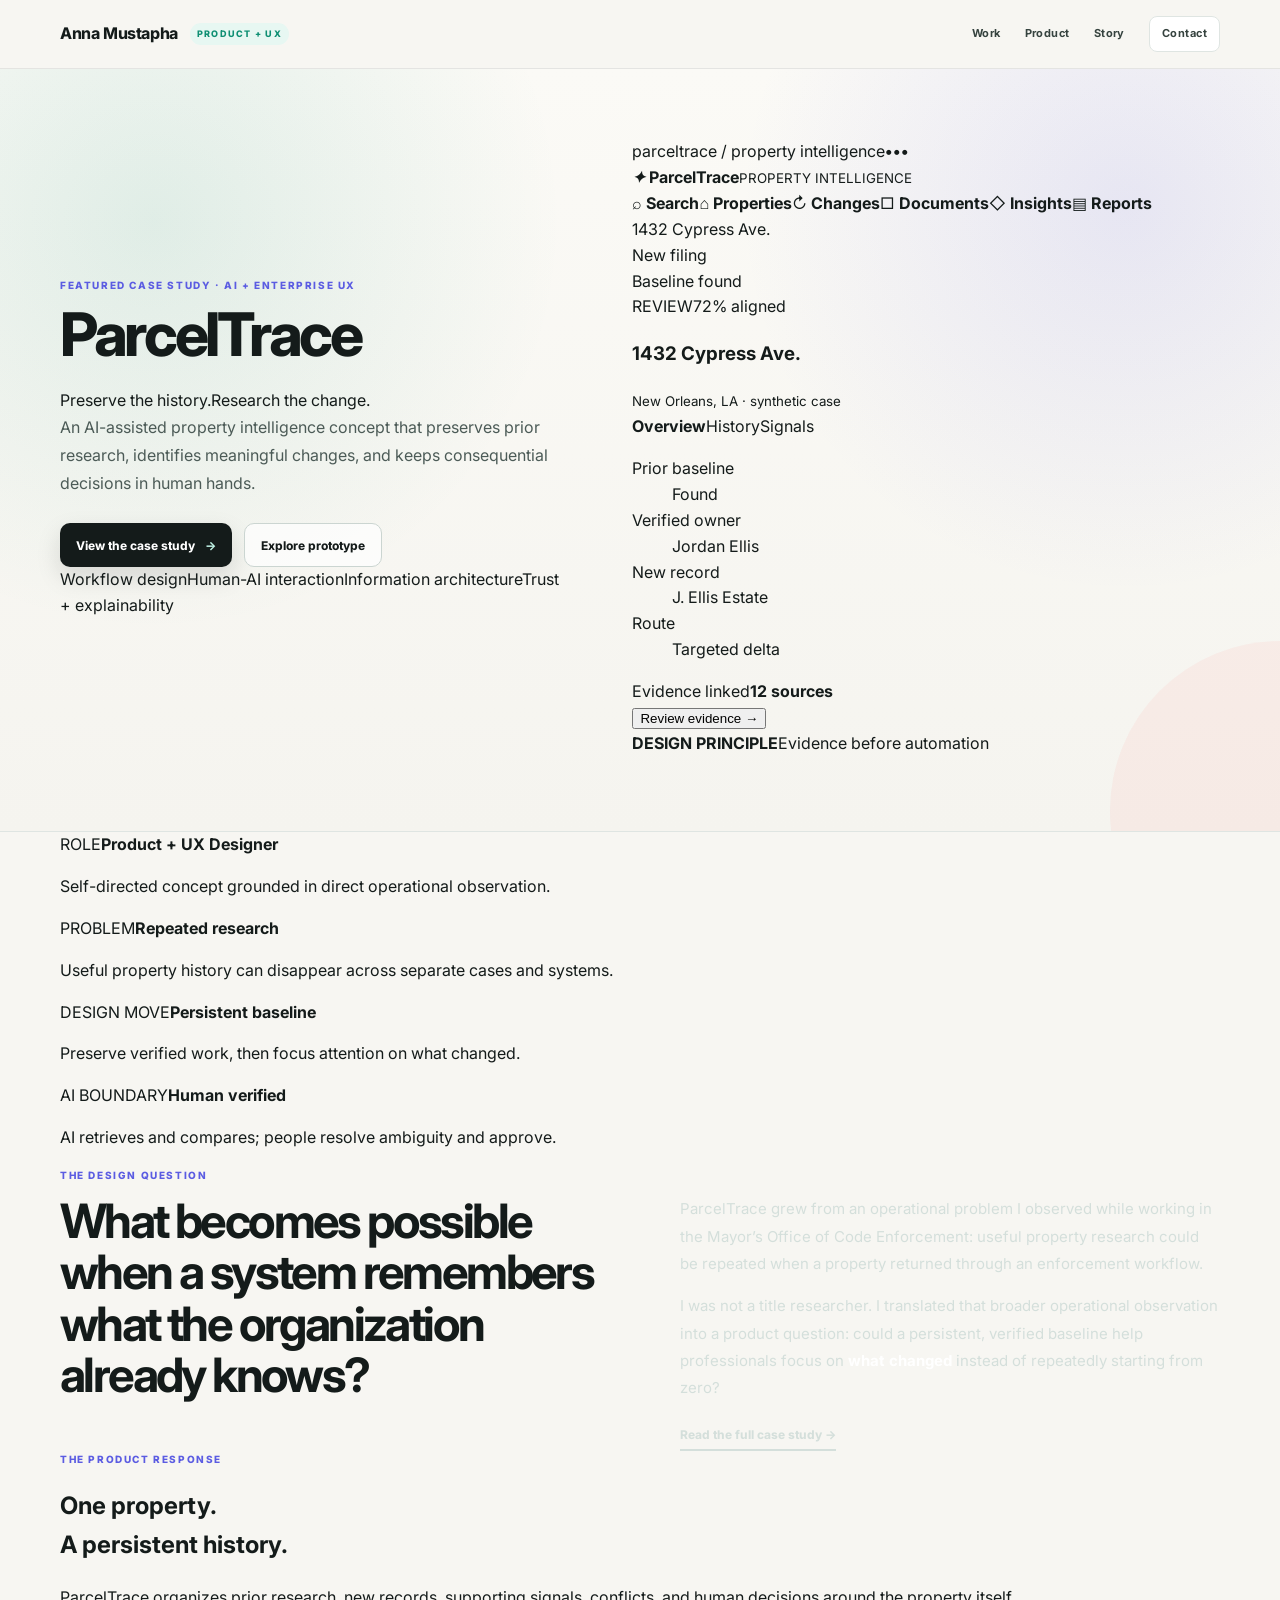
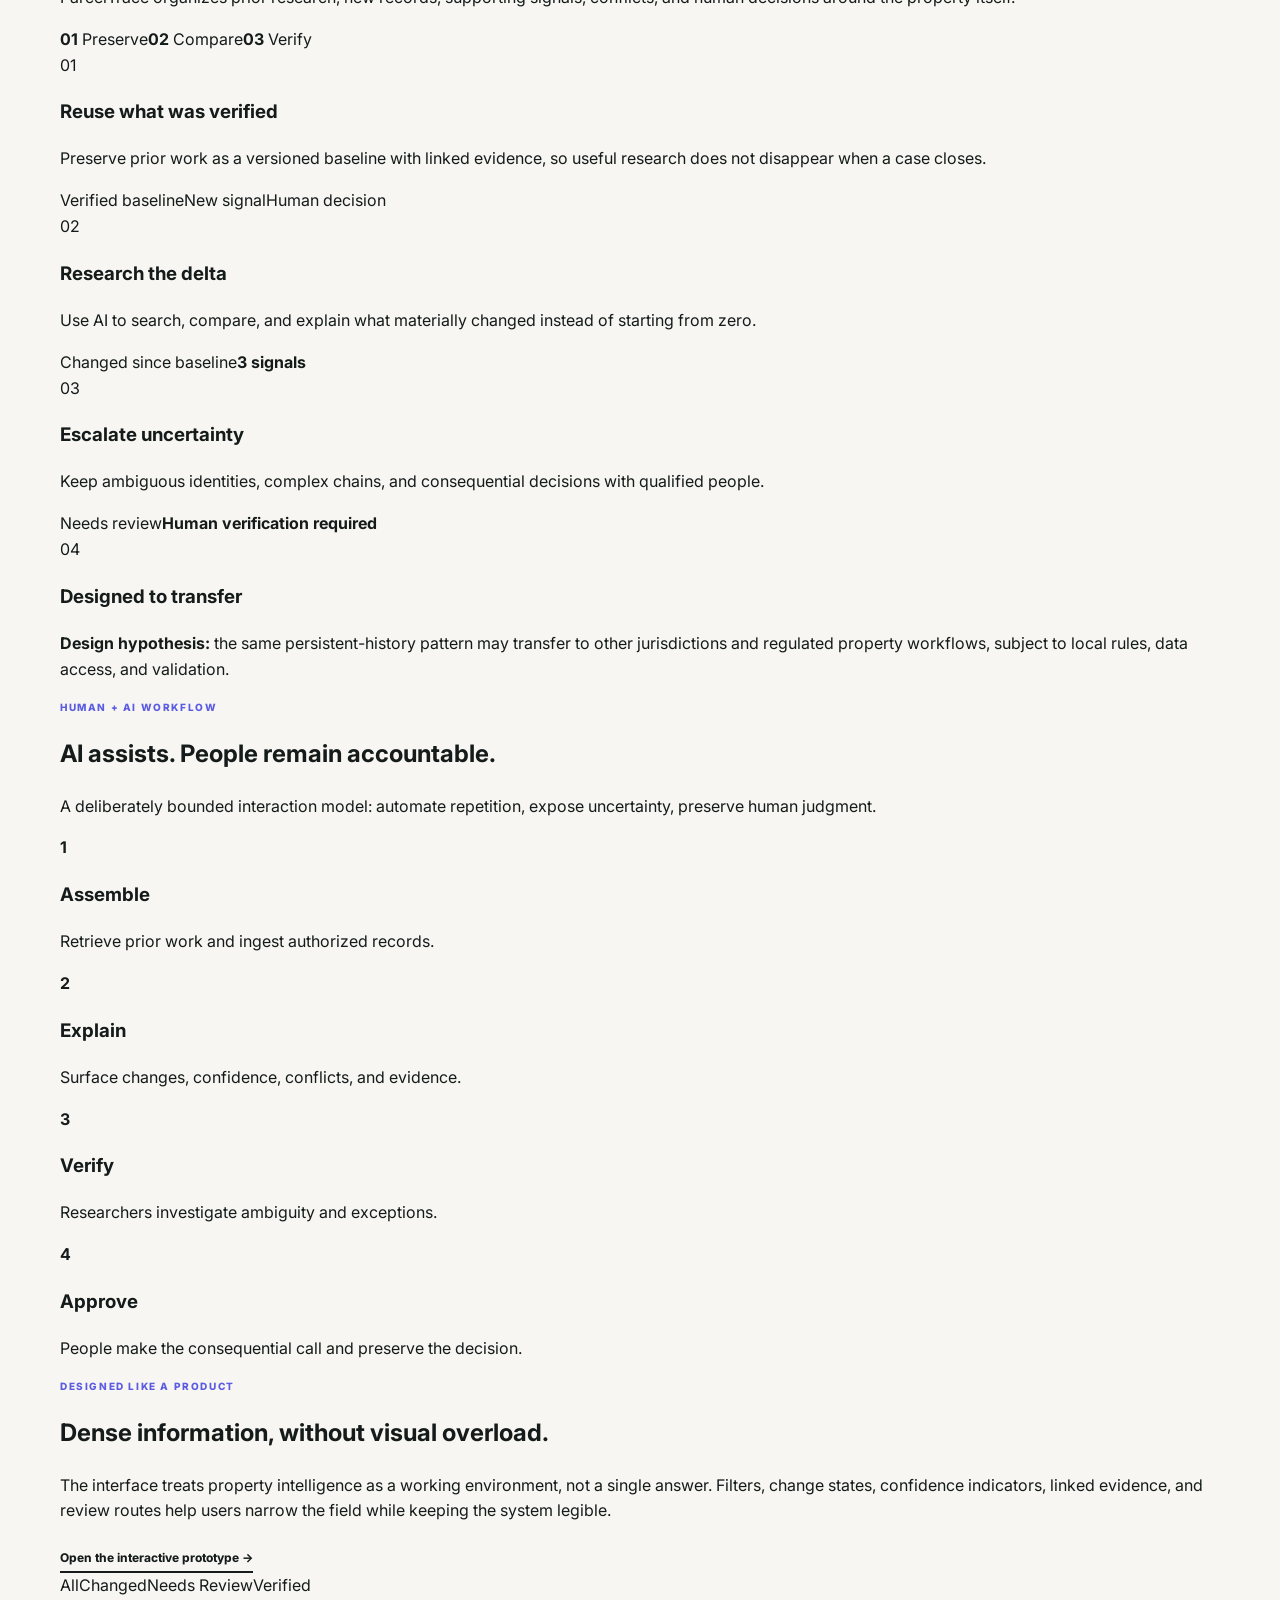
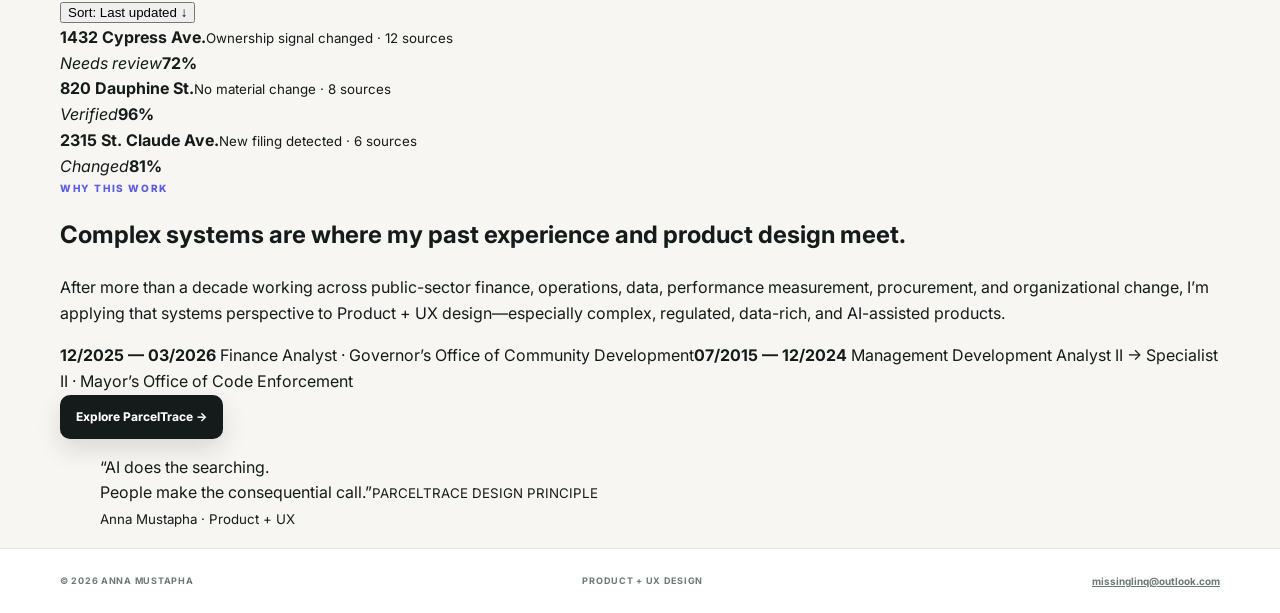
==== commit 3534c07f: "Restore rich ParcelTrace copy with premium dark product layout" ====
--- a/index.html
+++ b/index.html
@@ -11,117 +11,122 @@
   <link rel="stylesheet" href="site.css">
 </head>
 <body>
-<header class="site-header">
-  <div class="nav shell">
-    <a class="brand" href="#top"><span>Anna Mustapha</span><small>PRODUCT + UX</small></a>
-    <nav aria-label="Primary navigation">
-      <a href="#work">Work</a>
-      <a href="#approach">Approach</a>
-      <a href="#background">Background</a>
-      <a class="nav-cta" href="mailto:missinglinq@outlook.com">Contact</a>
-    </nav>
-  </div>
-</header>
+  <div class="ambient ambient-one" aria-hidden="true"></div>
+  <div class="ambient ambient-two" aria-hidden="true"></div>
 
-<main id="top">
-  <section class="hero">
-    <div class="shell hero-grid">
-      <div class="hero-copy">
-        <p class="eyebrow">PRODUCT DESIGN · COMPLEX SYSTEMS · HUMAN-AI UX</p>
-        <h1>I turn complicated workflows into products people can understand, trust, and act on.</h1>
-        <p class="lede">My background in public-sector finance, operations, data, and management analysis shapes how I design: start with the system, expose the evidence, reduce friction, and keep consequential decisions human.</p>
-        <div class="actions">
-          <a class="button primary" href="case-study.html">View ParcelTrace <span>→</span></a>
-          <a class="button secondary" href="prototype/">Try the prototype</a>
+  <header class="site-header">
+    <div class="nav shell">
+      <a class="brand" href="#top"><span>Anna Mustapha</span><small>PRODUCT + UX</small></a>
+      <nav aria-label="Primary navigation">
+        <a href="#work">Work</a>
+        <a href="#product">Product</a>
+        <a href="#story">Story</a>
+        <a class="nav-cta" href="mailto:missinglinq@outlook.com">Contact</a>
+      </nav>
+    </div>
+  </header>
+
+  <main id="top">
+    <section class="hero">
+      <div class="shell hero-grid">
+        <div class="hero-copy">
+          <p class="eyebrow">FEATURED CASE STUDY · AI + ENTERPRISE UX</p>
+          <h1>ParcelTrace</h1>
+          <div class="hero-thesis"><span>Preserve the history.</span><span>Research the change.</span></div>
+          <p class="lede">An AI-assisted property intelligence concept that preserves prior research, identifies meaningful changes, and keeps consequential decisions in human hands.</p>
+          <div class="actions">
+            <a class="button primary" href="case-study.html">View the case study <span>→</span></a>
+            <a class="button secondary" href="prototype/">Explore prototype</a>
+          </div>
+          <div class="skill-chips" aria-label="Project highlights"><span>Workflow design</span><span>Human-AI interaction</span><span>Information architecture</span><span>Trust + explainability</span></div>
         </div>
-        <div class="hero-tags" aria-label="Design focus">
-          <span>Workflow design</span><span>Information architecture</span><span>Human-AI interaction</span><span>Data-rich UX</span>
+
+        <div class="product-stage" aria-label="ParcelTrace product preview">
+          <div class="stage-glow" aria-hidden="true"></div>
+          <div class="browser-shell">
+            <div class="browser-top"><div class="browser-dots"><i></i><i></i><i></i></div><span>parceltrace / property intelligence</span><b>•••</b></div>
+            <div class="appbar"><strong><i>✦</i> ParcelTrace</strong><small>PROPERTY INTELLIGENCE</small></div>
+            <div class="appbody">
+              <aside>
+                <span class="active">⌕ <b>Search</b></span><span>⌂ <b>Properties</b></span><span>↻ <b>Changes</b></span><span>□ <b>Documents</b></span><span>◇ <b>Insights</b></span><span>▤ <b>Reports</b></span>
+              </aside>
+              <div class="map"><div class="map-grid"></div><div class="lot"></div><div class="pin">1432 Cypress Ave.</div><div class="signal signal-a">New filing</div><div class="signal signal-b">Baseline found</div></div>
+              <div class="panel">
+                <div class="panel-row"><span class="risk">REVIEW</span><span class="confidence-pill">72% aligned</span></div>
+                <h3>1432 Cypress Ave.</h3><small>New Orleans, LA · synthetic case</small>
+                <nav><b>Overview</b><span>History</span><span>Signals</span></nav>
+                <dl><dt>Prior baseline</dt><dd>Found</dd><dt>Verified owner</dt><dd>Jordan Ellis</dd><dt>New record</dt><dd>J. Ellis Estate</dd><dt>Route</dt><dd>Targeted delta</dd></dl>
+                <div class="evidence"><span>Evidence linked</span><b>12 sources</b></div>
+                <button>Review evidence <span>→</span></button>
+              </div>
+            </div>
+          </div>
+          <div class="stage-note"><b>DESIGN PRINCIPLE</b><span>Evidence before automation</span></div>
         </div>
       </div>
+    </section>
 
-      <div class="feature-card" aria-label="Featured case study preview">
-        <div class="feature-topline"><span>FEATURED CASE STUDY</span><b>01</b></div>
-        <div class="feature-visual">
-          <div class="mini-app">
-            <div class="mini-bar"><strong>✦ ParcelTrace</strong><small>PROPERTY INTELLIGENCE</small></div>
-            <div class="mini-body">
-              <aside><span>Search</span><span>Properties</span><span>Changes</span><span>Documents</span></aside>
-              <div class="mini-map"><span>1432 Cypress Ave.</span></div>
-              <div class="mini-panel"><em>REVIEW</em><h3>1432 Cypress Ave.</h3><p>Prior baseline found</p><dl><dt>System alignment</dt><dd>72%</dd><dt>Route</dt><dd>Targeted delta</dd></dl></div>
-            </div>
-          </div>
+    <section class="proof-strip" id="work">
+      <div class="shell proof-grid">
+        <article><span class="proof-label">ROLE</span><strong>Product + UX Designer</strong><p>Self-directed concept grounded in direct operational observation.</p></article>
+        <article><span class="proof-label">PROBLEM</span><strong>Repeated research</strong><p>Useful property history can disappear across separate cases and systems.</p></article>
+        <article><span class="proof-label">DESIGN MOVE</span><strong>Persistent baseline</strong><p>Preserve verified work, then focus attention on what changed.</p></article>
+        <article><span class="proof-label">AI BOUNDARY</span><strong>Human verified</strong><p>AI retrieves and compares; people resolve ambiguity and approve.</p></article>
+      </div>
+    </section>
+
+    <section class="question shell">
+      <p class="eyebrow">THE DESIGN QUESTION</p>
+      <div class="question-grid">
+        <h2>What becomes possible when a system remembers what the organization already knows?</h2>
+        <div class="question-copy"><p>ParcelTrace grew from an operational problem I observed while working in the Mayor’s Office of Code Enforcement: useful property research could be repeated when a property returned through an enforcement workflow.</p><p>I was not a title researcher. I translated that broader operational observation into a product question: could a persistent, verified baseline help professionals focus on <strong>what changed</strong> instead of repeatedly starting from zero?</p><a class="text-link" href="case-study.html">Read the full case study →</a></div>
+      </div>
+    </section>
+
+    <section class="opportunity" id="product">
+      <div class="shell opportunity-grid">
+        <div class="opportunity-copy"><p class="eyebrow">THE PRODUCT RESPONSE</p><h2>One property.<br><span>A persistent history.</span></h2><p>ParcelTrace organizes prior research, new records, supporting signals, conflicts, and human decisions around the property itself.</p><div class="micro-stats"><span><b>01</b> Preserve</span><span><b>02</b> Compare</span><span><b>03</b> Verify</span></div></div>
+        <div class="capability-grid">
+          <article class="capability featured"><span class="cap-num">01</span><div><h3>Reuse what was verified</h3><p>Preserve prior work as a versioned baseline with linked evidence, so useful research does not disappear when a case closes.</p></div><div class="mini-timeline"><i></i><span>Verified baseline</span><i></i><span>New signal</span><i></i><span>Human decision</span></div></article>
+          <article class="capability"><span class="cap-num">02</span><div><h3>Research the delta</h3><p>Use AI to search, compare, and explain what materially changed instead of starting from zero.</p></div><div class="delta-card"><span>Changed since baseline</span><b>3 signals</b></div></article>
+          <article class="capability"><span class="cap-num">03</span><div><h3>Escalate uncertainty</h3><p>Keep ambiguous identities, complex chains, and consequential decisions with qualified people.</p></div><div class="review-card"><span>Needs review</span><b>Human verification required</b></div></article>
+          <article class="capability hypothesis-card"><span class="cap-num">04</span><div><h3>Designed to transfer</h3><p><strong>Design hypothesis:</strong> the same persistent-history pattern may transfer to other jurisdictions and regulated property workflows, subject to local rules, data access, and validation.</p></div></article>
         </div>
-        <div class="feature-copy"><div><p class="kicker">PARCELTRACE</p><h2>Preserve the history. Research the change.</h2></div><p>An AI-assisted property-intelligence concept that preserves prior research, identifies meaningful changes, and keeps consequential decisions in human hands.</p></div>
       </div>
-    </div>
-  </section>
+    </section>
 
-  <section class="snapshot" id="work">
-    <div class="shell">
-      <div class="section-intro compact">
-        <div><p class="eyebrow">UX SNAPSHOT</p><h2>Design decisions, not decoration.</h2></div>
-        <p>The portfolio now foregrounds the parts of the work that matter to UX hiring teams: the problem, the design reasoning, the interaction model, and the boundaries around automation.</p>
+    <section class="workflow">
+      <div class="shell">
+        <div class="section-heading"><div><p class="eyebrow">HUMAN + AI WORKFLOW</p><h2>AI assists. People remain accountable.</h2></div><p>A deliberately bounded interaction model: automate repetition, expose uncertainty, preserve human judgment.</p></div>
+        <div class="steps">
+          <article><b>1</b><div><h3>Assemble</h3><p>Retrieve prior work and ingest authorized records.</p></div></article>
+          <article><b>2</b><div><h3>Explain</h3><p>Surface changes, confidence, conflicts, and evidence.</p></div></article>
+          <article><b>3</b><div><h3>Verify</h3><p>Researchers investigate ambiguity and exceptions.</p></div></article>
+          <article><b>4</b><div><h3>Approve</h3><p>People make the consequential call and preserve the decision.</p></div></article>
+        </div>
       </div>
-      <div class="snapshot-grid">
-        <article><span class="num">01</span><p class="label">PROBLEM</p><h3>Repeated research</h3><p>Useful property history can disappear across separate cases and systems.</p></article>
-        <article><span class="num">02</span><p class="label">DESIGN MOVE</p><h3>Persistent baseline</h3><p>Preserve verified work, then direct attention to what materially changed.</p></article>
-        <article><span class="num">03</span><p class="label">INTERACTION</p><h3>Evidence-first AI</h3><p>AI retrieves, compares, and explains; people investigate ambiguity and approve.</p></article>
-        <article><span class="num">04</span><p class="label">OUTPUT</p><h3>Prototype + system model</h3><p>Synthetic cases demonstrate search, confidence states, evidence review, and routing.</p></article>
+    </section>
+
+    <section class="product-console">
+      <div class="shell console-grid">
+        <div class="console-copy"><p class="eyebrow">DESIGNED LIKE A PRODUCT</p><h2>Dense information, without visual overload.</h2><p>The interface treats property intelligence as a working environment, not a single answer. Filters, change states, confidence indicators, linked evidence, and review routes help users narrow the field while keeping the system legible.</p><a class="text-link" href="prototype/">Open the interactive prototype →</a></div>
+        <div class="console-panel">
+          <div class="console-toolbar"><div><span class="active">All</span><span>Changed</span><span>Needs Review</span><span>Verified</span></div><button>Sort: Last updated ↓</button></div>
+          <div class="result-row"><span class="dot violet"></span><div><b>1432 Cypress Ave.</b><small>Ownership signal changed · 12 sources</small></div><em>Needs review</em><strong>72%</strong></div>
+          <div class="result-row"><span class="dot green"></span><div><b>820 Dauphine St.</b><small>No material change · 8 sources</small></div><em class="verified">Verified</em><strong>96%</strong></div>
+          <div class="result-row"><span class="dot blue"></span><div><b>2315 St. Claude Ave.</b><small>New filing detected · 6 sources</small></div><em>Changed</em><strong>81%</strong></div>
+        </div>
       </div>
-    </div>
-  </section>
+    </section>
 
-  <section class="design-question">
-    <div class="shell question-grid">
-      <div><p class="eyebrow inverse">THE DESIGN QUESTION</p><h2>What becomes possible when a system remembers what the organization already knows?</h2></div>
-      <div class="question-copy"><p>ParcelTrace grew from an operational problem I observed in the Mayor’s Office of Code Enforcement: useful property research could be repeated when a property returned through an enforcement workflow.</p><p>I translated that broader observation into a product hypothesis: preserve a verified baseline, then help professionals investigate <strong>what changed</strong> instead of repeatedly starting from zero.</p><a class="text-link light-link" href="case-study.html">Read the full case study →</a></div>
-    </div>
-  </section>
+    <section id="story" class="story">
+      <div class="shell story-grid">
+        <div><p class="eyebrow">WHY THIS WORK</p><h2>Complex systems are where my past experience and product design meet.</h2><p>After more than a decade working across public-sector finance, operations, data, performance measurement, procurement, and organizational change, I’m applying that systems perspective to Product + UX design—especially complex, regulated, data-rich, and AI-assisted products.</p><div class="experience-inline"><span><b>12/2025 — 03/2026</b> Finance Analyst · Governor’s Office of Community Development</span><span><b>07/2015 — 12/2024</b> Management Development Analyst II → Specialist II · Mayor’s Office of Code Enforcement</span></div><a class="button primary" href="case-study.html">Explore ParcelTrace →</a></div>
+        <blockquote>“AI does the searching.<br>People make the consequential call.”<small>PARCELTRACE DESIGN PRINCIPLE<br>Anna Mustapha · Product + UX</small></blockquote>
+      </div>
+    </section>
+  </main>
 
-  <section class="approach shell" id="approach">
-    <div class="section-intro">
-      <div><p class="eyebrow">HOW I APPROACH UX</p><h2>Structure first. Then interaction.</h2></div>
-      <p>I’m strongest where workflows, policies, data, and human judgment intersect. That makes the design process less about adding screens and more about clarifying the system people have to navigate.</p>
-    </div>
-    <div class="method-grid">
-      <article><div class="method-icon">↳</div><h3>Map the workflow</h3><p>Identify actors, handoffs, repeated work, decision points, and where context is lost.</p><span>Workflow analysis</span></article>
-      <article><div class="method-icon">⌘</div><h3>Organize the information</h3><p>Create an information model that makes history, evidence, status, and next actions legible.</p><span>Information architecture</span></article>
-      <article><div class="method-icon">◇</div><h3>Design the boundary</h3><p>Decide what AI may assist with, what needs explanation, and what must remain human-controlled.</p><span>Human-AI interaction</span></article>
-      <article><div class="method-icon">◎</div><h3>Prototype the decision</h3><p>Use interaction states to make confidence, exceptions, evidence, and escalation visible.</p><span>Interaction design</span></article>
-    </div>
-  </section>
-
-  <section class="workflow-band">
-    <div class="shell">
-      <div class="band-heading"><p class="eyebrow inverse">HUMAN + AI WORKFLOW</p><h2>AI assists. People remain accountable.</h2></div>
-      <div class="workflow-steps">
-        <article><b>1</b><div><h3>Assemble</h3><p>Retrieve prior work and ingest authorized records.</p></div></article>
-        <article><b>2</b><div><h3>Explain</h3><p>Surface changes, conflicts, confidence, and evidence.</p></div></article>
-        <article><b>3</b><div><h3>Verify</h3><p>People investigate ambiguity and exceptions.</p></div></article>
-        <article><b>4</b><div><h3>Approve</h3><p>People make the consequential call and preserve it.</p></div></article>
-      </div>
-    </div>
-  </section>
-
-  <section class="background shell" id="background">
-    <div class="section-intro compact">
-      <div><p class="eyebrow">BACKGROUND</p><h2>Systems experience behind the design work.</h2></div>
-      <p>More than a decade working inside complex public-sector environments gives me a practical lens on governance, operational constraints, stakeholder needs, and data-heavy decision-making.</p>
-    </div>
-    <div class="experience-list">
-      <article><div class="date">12/2025 — 03/2026</div><div><h3>Finance Analyst</h3><p>Governor’s Office of Community Development · Baton Rouge, LA</p><span>Financial modeling · forecasting · monitoring · audit readiness · management reporting</span></div></article>
-      <article><div class="date">07/2015 — 12/2024</div><div><h3>Management Development Analyst II → Management Development Specialist II</h3><p>City of New Orleans · Mayor’s Office of Code Enforcement</p><span>Program analysis · dashboards · workflow improvement · approximately $25M budget planning · procurement · grants + contracts</span></div></article>
-    </div>
-  </section>
-
-  <section class="closing">
-    <div class="shell closing-grid">
-      <div><p class="eyebrow inverse">WHAT I BRING</p><h2>Product thinking grounded in real operational complexity.</h2></div>
-      <div><p>I’m especially interested in complex, regulated, data-rich, and AI-assisted products where good UX means making uncertainty visible and helping people make better decisions.</p><div class="actions"><a class="button accent" href="case-study.html">Explore ParcelTrace →</a><a class="button ghost" href="mailto:missinglinq@outlook.com">missinglinq@outlook.com</a></div></div>
-    </div>
-  </section>
-</main>
-
-<footer><div class="shell"><span>© 2026 Anna Mustapha</span><span>Product + UX Design</span><a href="mailto:missinglinq@outlook.com">missinglinq@outlook.com</a></div></footer>
+  <footer><div class="shell"><span>© 2026 Anna Mustapha</span><span>Product + UX Design</span><a href="mailto:missinglinq@outlook.com">missinglinq@outlook.com</a></div></footer>
 </body>
 </html>
--- a/site.css
+++ b/site.css
@@ -1 +1 @@
-:root{--bg:#f7f7f3;--paper:#fff;--ink:#17221f;--muted:#61706a;--line:#dce4df;--forest:#123f35;--deep:#0a2923;--blue:#3157d5;--blue-soft:#e8edff;--mint:#bff3df;--mint-soft:#e9faf3;--coral:#ff6b5f;--yellow:#ffd166;--sans:'Inter',-apple-system,BlinkMacSystemFont,'Segoe UI',sans-serif}*{box-sizing:border-box}html{scroll-behavior:smooth}body{margin:0;background:var(--bg);color:var(--ink);font-family:var(--sans);font-size:16px;line-height:1.6;-webkit-font-smoothing:antialiased}a{color:inherit}.shell{width:min(1180px,calc(100% - 56px));margin:auto}header{position:sticky;top:0;z-index:30;background:rgba(247,247,243,.9);backdrop-filter:blur(18px);border-bottom:1px solid rgba(23,34,31,.08)}.nav{height:70px;display:flex;align-items:center}.brand{text-decoration:none;font-size:17px;font-weight:750;letter-spacing:-.025em;white-space:nowrap}.brand small{font-size:9px;font-weight:700;letter-spacing:.17em;margin-left:14px;color:var(--muted)}.nav nav{margin-left:auto;display:flex;gap:28px}.nav nav a{font-size:11px;font-weight:650;letter-spacing:.06em;text-decoration:none;position:relative}.nav nav a:after{content:"";position:absolute;left:0;right:100%;bottom:-6px;height:2px;background:var(--coral);transition:right .2s ease}.nav nav a:hover:after{right:0}.brand-dot{width:10px;height:10px;border-radius:50%;background:var(--coral);margin-left:22px;box-shadow:14px 0 0 var(--yellow),28px 0 0 var(--blue)}.eyebrow{font-size:10px;font-weight:800;letter-spacing:.16em;color:var(--blue);margin:0 0 16px}.hero{overflow:hidden;position:relative;background:linear-gradient(135deg,#f7f7f3 0%,#f0f6f2 48%,#edf1ff 100%);border-bottom:1px solid var(--line)}.hero:before{content:"";position:absolute;width:420px;height:420px;border-radius:50%;background:rgba(191,243,223,.55);filter:blur(1px);left:-210px;top:150px}.hero-grid{min-height:610px;display:grid;grid-template-columns:.88fr 1.12fr;align-items:center;gap:58px;position:relative}.hero-copy{padding:70px 0 64px}.hero h1{font-weight:800;font-size:clamp(46px,4.3vw,62px);line-height:.98;letter-spacing:-.06em;margin:0;color:var(--ink)}.hero-thesis{margin:18px 0 22px;display:flex;flex-direction:column;align-items:flex-start;gap:7px}.hero-thesis span{font-size:clamp(25px,2.4vw,34px);font-weight:600;line-height:1.12;letter-spacing:-.045em;padding:2px 9px 4px}.hero-thesis span:first-child{background:var(--mint)}.hero-thesis span:last-child{background:var(--yellow)}.lede{font-size:17px;line-height:1.65;max-width:535px;color:#40504a;margin:0}.actions{display:flex;gap:12px;margin-top:28px;flex-wrap:wrap}.button{display:inline-flex;align-items:center;gap:12px;padding:13px 18px;border-radius:10px;text-decoration:none;font-size:12px;font-weight:700;transition:transform .18s ease,box-shadow .18s ease,background .18s ease}.button:hover{transform:translateY(-2px)}.primary{background:var(--ink);color:white;box-shadow:0 8px 20px rgba(23,34,31,.14)}.primary:hover{background:var(--forest)}.primary span{color:var(--mint)}.secondary{border:1px solid #a9b7b1;background:rgba(255,255,255,.65)}.secondary:hover{box-shadow:0 8px 20px rgba(23,34,31,.08)}.skill-chips{display:flex;gap:8px;flex-wrap:wrap;margin-top:25px;max-width:560px}.skill-chips span{font-size:10px;font-weight:650;color:#42534c;border:1px solid #cbd7d1;background:rgba(255,255,255,.6);padding:6px 9px;border-radius:999px}.product-stage{position:relative;min-height:470px;display:flex;align-items:center;justify-content:center}.stage-orb{position:absolute;border-radius:50%}.orb-one{width:290px;height:290px;background:var(--blue);opacity:.13;right:2%;top:6%}.orb-two{width:180px;height:180px;background:var(--coral);opacity:.13;left:2%;bottom:3%}.laptop{position:relative;width:min(690px,100%);filter:drop-shadow(0 28px 26px rgba(24,32,28,.18));transform:perspective(1400px) rotateY(-1.25deg);z-index:2}.screen{height:370px;border:9px solid #17201e;border-radius:17px;background:#f8f6f0;overflow:hidden}.appbar{height:44px;display:flex;justify-content:space-between;align-items:center;padding:0 16px;border-bottom:1px solid #dfe5e1;background:#fff}.appbar strong{font-size:14px;font-weight:800}.appbar strong i{color:var(--blue);font-style:normal}.appbar small{font-size:8px;font-weight:700;letter-spacing:.1em}.appbody{height:316px;display:grid;grid-template-columns:95px 1fr 205px}.appbody aside{background:#f0f3f1;padding:23px 12px;font-size:9px;line-height:3.55;color:#33463e}.appbody aside b{font-size:11px;margin-right:5px;color:var(--blue)}.map{position:relative;overflow:hidden;background:linear-gradient(38deg,#b9d8c7,#e3e5cf)}.roads{position:absolute;inset:-30%;background:repeating-linear-gradient(28deg,transparent 0 34px,rgba(255,255,255,.88) 35px 45px,transparent 46px 78px),repeating-linear-gradient(116deg,transparent 0 50px,rgba(255,255,255,.58) 51px 59px,transparent 60px 102px)}.map:after{content:"";position:absolute;width:86px;height:72px;left:43%;top:40%;border:3px solid var(--coral);background:rgba(49,87,213,.22);transform:rotate(-12deg)}.lot{position:absolute;z-index:2;left:34%;top:29%;background:#fff;padding:8px 10px;border-radius:7px;box-shadow:0 4px 12px rgba(55,68,60,.25);font-size:8px;font-weight:800}.panel{position:relative;padding:22px 15px;background:#fff}.risk{float:right;background:var(--mint-soft);color:#187050;padding:4px 7px;border-radius:12px;font-size:8px;font-weight:800}.panel h3{font-size:15px;margin:0 0 3px;line-height:1.1}.panel>small{font-size:8px}.panel nav{margin:15px 0 13px;padding-bottom:8px;border-bottom:1px solid #e2e7e4;font-size:8px}.panel dl{display:grid;grid-template-columns:1fr 1fr;gap:8px;margin:0;font-size:8px}.panel dd{margin:0;font-weight:750}.confidence{margin-top:13px;display:flex;justify-content:space-between;font-size:9px;padding:8px;background:var(--blue-soft)}.panel button{width:100%;border:0;border-radius:5px;background:var(--blue);color:#fff;padding:10px;margin-top:13px;font-size:9px;font-weight:700}.base{height:15px;width:108%;margin-left:-4%;background:linear-gradient(#bfc0bc,#e6e5e1);border-radius:2px 2px 45% 45%}.stage-note{position:absolute;right:-4px;bottom:24px;z-index:3;background:#fff;border:1px solid var(--line);border-left:5px solid var(--coral);box-shadow:0 12px 24px rgba(23,34,31,.12);padding:11px 14px;border-radius:8px;display:flex;flex-direction:column}.stage-note b{font-size:8px;letter-spacing:.12em;color:var(--coral)}.stage-note span{font-size:11px;font-weight:700}.ux-proof{background:var(--paper);border-bottom:1px solid var(--line)}.proof-grid{display:grid;grid-template-columns:repeat(4,1fr)}.proof-grid article{padding:28px 24px;border-right:1px solid var(--line);position:relative}.proof-grid article:first-child{border-top:4px solid var(--blue)}.proof-grid article:nth-child(2){border-top:4px solid var(--coral)}.proof-grid article:nth-child(3){border-top:4px solid #32a77a}.proof-grid article:nth-child(4){border-top:4px solid #e4a92e}.proof-grid article:last-child{border-right:0}.proof-label{display:block;font-size:9px;font-weight:800;letter-spacing:.14em;color:var(--muted);margin-bottom:9px}.proof-grid strong{font-size:16px;letter-spacing:-.02em}.proof-grid p{font-size:13px;line-height:1.5;margin:6px 0 0;color:var(--muted)}.question{padding:82px 0}.question-grid{display:grid;grid-template-columns:1.02fr .98fr;gap:80px;align-items:start}.question h2,.opportunity h2,.process h2,.story h2{font-weight:700;letter-spacing:-.05em}.question h2{font-size:clamp(36px,3.4vw,48px);line-height:1.08;margin:0;max-width:600px}.question-grid>div{font-size:16px;line-height:1.75;color:#45554d;max-width:560px}.question-grid>div p:first-child{margin-top:0}.text-link{display:inline-block;font-size:12px;font-weight:750;text-decoration:none;border-bottom:2px solid var(--coral);padding-bottom:3px;margin-top:5px}.opportunity{background:linear-gradient(125deg,#102f29,#173f36 60%,#21473f);color:#fff}.opportunity-grid{padding:72px 0;display:grid;grid-template-columns:.8fr 1.2fr;gap:72px}.light{color:var(--mint)}.opportunity h2{font-size:clamp(36px,3.5vw,48px);line-height:1.04;margin:0 0 20px}.opportunity h2 span{color:var(--yellow)}.opportunity-grid>div:first-child>p:last-child{font-size:16px;line-height:1.7;color:#d6e1dc;max-width:500px}.audiences{display:grid;grid-template-columns:repeat(3,1fr);gap:12px;align-content:start}.audiences article{display:block;border:1px solid rgba(255,255,255,.18);background:rgba(255,255,255,.055);padding:22px 18px;border-radius:12px;min-height:150px}.audiences article:nth-child(1){box-shadow:inset 0 3px 0 var(--mint)}.audiences article:nth-child(2){box-shadow:inset 0 3px 0 var(--yellow)}.audiences article:nth-child(3){box-shadow:inset 0 3px 0 var(--coral)}.audiences article span{font-size:10px;font-weight:800;color:#9edec7}.audiences h3{font-size:17px;font-weight:700;margin:13px 0 7px}.audiences p{font-size:13px;line-height:1.55;margin:0;color:#cbd4cf}.hypothesis{grid-column:1/-1;font-size:13px!important;line-height:1.6!important;color:#eaf2ee!important;border-top:1px solid rgba(191,243,223,.4);padding-top:17px;margin:6px 0 0!important}.hypothesis b{color:var(--yellow)}.process{padding:76px 0}.section-heading{display:grid;grid-template-columns:1.2fr .8fr;gap:60px;align-items:end;margin-bottom:30px}.process h2{font-size:clamp(34px,3.2vw,46px);margin:0}.section-heading>p{font-size:14px;color:var(--muted);margin:0 0 5px;max-width:420px}.steps{display:grid;grid-template-columns:repeat(4,1fr);gap:12px}.steps article{position:relative;border:1px solid var(--line);background:#fff;border-radius:12px;padding:23px 18px 22px 62px;min-height:145px}.steps article:nth-child(1){background:linear-gradient(145deg,#fff,var(--blue-soft))}.steps article:nth-child(2){background:linear-gradient(145deg,#fff,#fff7dc)}.steps article:nth-child(3){background:linear-gradient(145deg,#fff,var(--mint-soft))}.steps article:nth-child(4){background:linear-gradient(145deg,#fff,#fff0ee)}.steps article b{position:absolute;left:18px;top:21px;width:31px;height:31px;border-radius:9px;display:grid;place-items:center;font-size:11px;color:#fff;background:var(--blue)}.steps article:nth-child(2) b{background:#c98c0b}.steps article:nth-child(3) b{background:#258765}.steps article:nth-child(4) b{background:var(--coral)}.steps h3{font-size:17px;margin:1px 0 7px;font-weight:750}.steps p{font-size:13px;line-height:1.55;margin:0;color:#526159}.story{background:var(--deep);color:#f6f7f5;position:relative;overflow:hidden}.story:after{content:"";position:absolute;width:330px;height:330px;border-radius:50%;background:var(--blue);opacity:.16;right:-120px;top:-130px}.story-grid{min-height:330px;display:grid;grid-template-columns:1.08fr .92fr;gap:68px;align-items:center;padding:60px 0;position:relative;z-index:2}.story h2{font-size:clamp(33px,3vw,43px);line-height:1.08;margin:0 0 18px}.story-grid>div>p:not(.eyebrow){font-size:15px;line-height:1.75;color:#cbd6d0;max-width:650px}.accentbutton{background:var(--yellow);color:#17221f;margin-top:8px}.story blockquote{font-size:21px;font-weight:600;letter-spacing:-.025em;line-height:1.45;border-left:4px solid var(--coral);padding-left:28px;margin:0}.story blockquote small{display:block;margin-top:24px;font-size:9px;font-weight:700;line-height:1.7;letter-spacing:.11em;color:var(--mint)}footer{background:var(--paper);border-top:1px solid var(--line)}footer .shell{min-height:62px;display:flex;align-items:center;justify-content:space-between;font-size:9px;font-weight:650;letter-spacing:.08em;text-transform:uppercase}footer a{text-transform:none;font-size:11px}@media(max-width:1100px){.hero-grid{grid-template-columns:.9fr 1.1fr;gap:32px}.audiences{grid-template-columns:1fr}.audiences article{min-height:0}.hypothesis{grid-column:auto}.steps{grid-template-columns:repeat(2,1fr)}.proof-grid{grid-template-columns:repeat(2,1fr)}.proof-grid article:nth-child(2){border-right:0}.proof-grid article:nth-child(3),.proof-grid article:nth-child(4){border-top-width:1px}}@media(max-width:920px){.shell{width:min(760px,calc(100% - 40px))}.hero-grid{grid-template-columns:1fr;gap:0}.hero-copy{padding-bottom:20px}.product-stage{min-height:420px;padding-bottom:45px}.question-grid,.opportunity-grid,.story-grid,.section-heading{grid-template-columns:1fr;gap:34px}.story-grid{padding:56px 0}.story blockquote{max-width:650px}.stage-note{right:0}}@media(max-width:650px){body{font-size:15px}.shell{width:calc(100% - 32px)}.nav{height:62px}.brand{font-size:15px}.brand small,.brand-dot{display:none}.nav nav{gap:16px}.nav nav a{font-size:10px}.nav nav a:nth-child(2){display:none}.hero-grid{min-height:0}.hero-copy{padding:46px 0 18px}.hero h1{font-size:44px}.hero-thesis{margin:14px 0 19px}.hero-thesis span{font-size:24px}.lede{font-size:16px}.skill-chips{margin-top:20px}.product-stage{min-height:315px}.laptop{transform:none}.screen{height:264px;border-width:7px}.appbar{height:34px}.appbar strong{font-size:11px}.appbody{height:223px;grid-template-columns:62px 1fr}.appbody aside{padding:14px 6px;font-size:6px}.panel{display:none}.base{height:9px}.stage-note{display:none}.proof-grid{grid-template-columns:1fr}.proof-grid article{border-right:0;border-top:1px solid var(--line)!important;border-left:4px solid var(--blue)}.proof-grid article:nth-child(2){border-left-color:var(--coral)}.proof-grid article:nth-child(3){border-left-color:#32a77a}.proof-grid article:nth-child(4){border-left-color:#e4a92e}.question{padding:54px 0}.question h2,.opportunity h2,.process h2,.story h2{font-size:33px}.question-grid{gap:24px}.opportunity-grid{padding:52px 0}.process{padding:52px 0}.steps{grid-template-columns:1fr}.story blockquote{padding-left:20px}footer .shell{height:auto;padding:18px 0;gap:10px;flex-wrap:wrap}}@media(prefers-reduced-motion:reduce){html{scroll-behavior:auto}.button{transition:none}.nav nav a:after{transition:none}}+:root{--bg:#f7f6f2;--paper:#ffffff;--ink:#141b1a;--muted:#61706d;--line:#dfe5e2;--indigo:#5b5ce2;--indigo-soft:#ececff;--teal:#0f8f73;--teal-soft:#e7f7f2;--coral:#f36b5f;--coral-soft:#fff0ed;--yellow:#f7c948;--night:#102b27;--night-2:#173c36;--sans:'Inter',-apple-system,BlinkMacSystemFont,'Segoe UI',sans-serif}*{box-sizing:border-box}html{scroll-behavior:smooth}body{margin:0;background:var(--bg);color:var(--ink);font-family:var(--sans);font-size:16px;line-height:1.62;-webkit-font-smoothing:antialiased}a{color:inherit}.shell{width:min(1160px,calc(100% - 56px));margin:auto}.site-header{position:sticky;top:0;z-index:30;background:rgba(247,246,242,.92);backdrop-filter:blur(18px);border-bottom:1px solid rgba(20,27,26,.08)}.nav{height:68px;display:flex;align-items:center}.brand{display:flex;align-items:center;gap:12px;text-decoration:none;font-size:16px;font-weight:760;letter-spacing:-.025em}.brand small{font-size:9px;font-weight:800;letter-spacing:.14em;color:var(--teal);padding:4px 7px;border-radius:999px;background:var(--teal-soft)}.nav nav{margin-left:auto;display:flex;align-items:center;gap:24px}.nav nav a{font-size:11px;font-weight:700;letter-spacing:.04em;text-decoration:none;color:#36433f}.nav nav a:hover{color:var(--indigo)}.nav-cta{padding:8px 12px;border:1px solid var(--line);border-radius:8px;background:#fff}.eyebrow{margin:0 0 12px;font-size:10px;font-weight:800;letter-spacing:.16em;color:var(--indigo)}.inverse{color:#aeb0ff}.hero{position:relative;overflow:hidden;padding:70px 0 74px;background:radial-gradient(circle at 12% 20%,rgba(15,143,115,.11),transparent 32%),radial-gradient(circle at 88% 18%,rgba(91,92,226,.12),transparent 30%),linear-gradient(180deg,#fbfaf6,#f5f4ef);border-bottom:1px solid var(--line)}.hero:after{content:"";position:absolute;width:340px;height:340px;border-radius:50%;right:-170px;bottom:-150px;background:rgba(243,107,95,.07)}.hero-grid{display:grid;grid-template-columns:.92fr 1.08fr;gap:72px;align-items:center;position:relative;z-index:2}.hero-copy{max-width:550px}.hero h1{font-size:clamp(40px,4.7vw,62px);line-height:1.01;letter-spacing:-.055em;margin:0 0 22px;font-weight:760}.lede{margin:0;max-width:530px;font-size:16px;line-height:1.75;color:#4c5b57}.actions{display:flex;gap:12px;flex-wrap:wrap;margin-top:26px}.button{display:inline-flex;align-items:center;justify-content:center;gap:10px;min-height:44px;padding:11px 16px;border-radius:10px;text-decoration:none;font-size:12px;font-weight:750;transition:transform .18s ease,box-shadow .18s ease,background .18s ease}.button:hover{transform:translateY(-2px)}.primary{background:var(--ink);color:white;box-shadow:0 10px 24px rgba(20,27,26,.13)}.primary span{color:#bff2e4}.primary:hover{background:var(--night)}.secondary{background:rgba(255,255,255,.7);border:1px solid #cbd5d1}.secondary:hover{box-shadow:0 8px 20px rgba(20,27,26,.08)}.hero-tags{display:flex;gap:8px;flex-wrap:wrap;margin-top:22px}.hero-tags span{font-size:10px;font-weight:700;color:#4d5d58;background:#fff;border:1px solid var(--line);padding:6px 9px;border-radius:999px}.feature-card{background:#fff;border:1px solid var(--line);border-radius:22px;padding:18px;box-shadow:0 24px 55px rgba(32,45,41,.11);position:relative}.feature-card:before{content:"";position:absolute;inset:-1px;border-radius:22px;padding:1px;background:linear-gradient(135deg,rgba(91,92,226,.6),rgba(15,143,115,.38),rgba(243,107,95,.45));-webkit-mask:linear-gradient(#000 0 0) content-box,linear-gradient(#000 0 0);-webkit-mask-composite:xor;mask-composite:exclude;pointer-events:none}.feature-topline{display:flex;justify-content:space-between;align-items:center;margin-bottom:14px;font-size:9px;font-weight:800;letter-spacing:.14em;color:var(--muted)}.feature-topline b{width:28px;height:28px;border-radius:9px;display:grid;place-items:center;background:var(--indigo-soft);color:var(--indigo);font-size:10px}.feature-visual{border-radius:15px;overflow:hidden;background:linear-gradient(145deg,#e9f7f2,#ececff);padding:22px}.mini-app{border:7px solid #1b2422;border-radius:13px;background:#fff;overflow:hidden;box-shadow:0 18px 30px rgba(20,27,26,.16)}.mini-bar{height:37px;display:flex;align-items:center;justify-content:space-between;padding:0 13px;border-bottom:1px solid #e5e8e7;font-size:10px}.mini-bar strong{font-size:11px}.mini-bar small{font-size:7px;font-weight:800;letter-spacing:.1em}.mini-body{height:240px;display:grid;grid-template-columns:77px 1fr 170px}.mini-body aside{padding:15px 9px;background:#f5f6f4;border-right:1px solid #e4e9e6;display:flex;flex-direction:column;gap:17px;font-size:8px;color:#4d5e59}.mini-map{position:relative;background:repeating-linear-gradient(30deg,#dbe8dc 0 22px,#f5f5ed 23px 31px,#cde0d4 32px 54px);overflow:hidden}.mini-map:before{content:"";position:absolute;width:78px;height:62px;left:43%;top:37%;border:3px solid var(--coral);background:rgba(91,92,226,.18);transform:rotate(-11deg)}.mini-map span{position:absolute;left:23%;top:26%;z-index:2;padding:6px 8px;border-radius:6px;background:#fff;font-size:7px;font-weight:800;box-shadow:0 5px 12px rgba(20,27,26,.15)}.mini-panel{padding:17px 13px;background:#fff}.mini-panel em{float:right;font-style:normal;font-size:7px;font-weight:800;color:var(--teal);background:var(--teal-soft);padding:3px 5px;border-radius:999px}.mini-panel h3{font-size:13px;line-height:1.15;margin:0 0 4px}.mini-panel p{font-size:8px;color:var(--muted);margin:0 0 14px}.mini-panel dl{display:grid;grid-template-columns:1fr 1fr;gap:8px;font-size:7px;margin:0}.mini-panel dd{margin:0;font-weight:750}.feature-copy{display:grid;grid-template-columns:1.05fr .95fr;gap:22px;padding:18px 4px 2px}.feature-copy .kicker{margin:0 0 7px;font-size:9px;font-weight:800;letter-spacing:.14em;color:var(--coral)}.feature-copy h2{font-size:24px;line-height:1.08;letter-spacing:-.04em;margin:0}.feature-copy>p{font-size:13px;line-height:1.65;color:var(--muted);margin:0}.snapshot{padding:78px 0 84px;background:#fff;border-bottom:1px solid var(--line)}.section-intro{display:grid;grid-template-columns:1.05fr .95fr;gap:70px;align-items:end;margin-bottom:36px}.section-intro.compact{margin-bottom:30px}.section-intro h2{font-size:clamp(33px,3.4vw,46px);line-height:1.08;letter-spacing:-.05em;margin:0}.section-intro>p{margin:0;color:var(--muted);font-size:14px;line-height:1.75;max-width:510px}.snapshot-grid{display:grid;grid-template-columns:repeat(4,1fr);gap:18px}.snapshot-grid article{position:relative;min-height:195px;border:1px solid var(--line);border-radius:15px;padding:22px 20px 20px;background:#fff}.snapshot-grid article:nth-child(1){background:linear-gradient(160deg,#fff,var(--coral-soft))}.snapshot-grid article:nth-child(2){background:linear-gradient(160deg,#fff,var(--teal-soft))}.snapshot-grid article:nth-child(3){background:linear-gradient(160deg,#fff,var(--indigo-soft))}.snapshot-grid article:nth-child(4){background:linear-gradient(160deg,#fff,#fff8df)}.num{position:absolute;right:16px;top:14px;font-size:10px;font-weight:800;color:#9aa6a2}.label{font-size:9px!important;font-weight:800!important;letter-spacing:.14em;color:var(--muted)!important;margin:0 0 30px!important}.snapshot-grid h3{font-size:18px;margin:0 0 8px;letter-spacing:-.025em}.snapshot-grid p{font-size:13px;line-height:1.58;color:#53625e;margin:0}.design-question{background:linear-gradient(120deg,var(--night),var(--night-2));color:#fff;padding:80px 0}.question-grid{display:grid;grid-template-columns:1fr 1fr;gap:80px;align-items:start}.question-grid h2{font-size:clamp(34px,3.7vw,50px);line-height:1.08;letter-spacing:-.055em;margin:0}.question-copy{font-size:15px;line-height:1.82;color:#d4dfdb;max-width:540px}.question-copy p:first-child{margin-top:0}.question-copy strong{color:#fff}.text-link{display:inline-block;font-size:12px;font-weight:750;text-decoration:none;border-bottom:2px solid currentColor;padding-bottom:3px;margin-top:8px}.light-link{color:#f7c948}.approach{padding:82px 0}.method-grid{display:grid;grid-template-columns:repeat(4,1fr);gap:18px}.method-grid article{padding:22px;border:1px solid var(--line);border-radius:15px;background:#fff;min-height:220px;display:flex;flex-direction:column}.method-icon{width:36px;height:36px;border-radius:10px;display:grid;place-items:center;background:var(--indigo-soft);color:var(--indigo);font-size:18px;font-weight:800;margin-bottom:24px}.method-grid article:nth-child(2) .method-icon{background:var(--teal-soft);color:var(--teal)}.method-grid article:nth-child(3) .method-icon{background:var(--coral-soft);color:var(--coral)}.method-grid article:nth-child(4) .method-icon{background:#fff8df;color:#b78100}.method-grid h3{font-size:17px;letter-spacing:-.025em;margin:0 0 8px}.method-grid p{font-size:13px;line-height:1.6;color:var(--muted);margin:0}.method-grid span{margin-top:auto;padding-top:18px;font-size:9px;font-weight:800;letter-spacing:.1em;color:#788681;text-transform:uppercase}.workflow-band{padding:66px 0 72px;background:#202a28;color:#fff}.band-heading{display:flex;align-items:end;justify-content:space-between;gap:40px;margin-bottom:28px}.band-heading h2{font-size:clamp(31px,3vw,42px);line-height:1.05;letter-spacing:-.05em;margin:0}.workflow-steps{display:grid;grid-template-columns:repeat(4,1fr);gap:14px}.workflow-steps article{display:flex;gap:14px;align-items:flex-start;padding:18px;border:1px solid rgba(255,255,255,.12);border-radius:13px;background:rgba(255,255,255,.04)}.workflow-steps b{flex:0 0 30px;width:30px;height:30px;border-radius:9px;display:grid;place-items:center;background:var(--indigo);font-size:10px}.workflow-steps article:nth-child(2) b{background:#b78308}.workflow-steps article:nth-child(3) b{background:var(--teal)}.workflow-steps article:nth-child(4) b{background:var(--coral)}.workflow-steps h3{font-size:15px;margin:1px 0 5px}.workflow-steps p{font-size:12px;line-height:1.55;color:#bec9c5;margin:0}.background{padding:80px 0 86px}.experience-list{border-top:1px solid var(--line)}.experience-list article{display:grid;grid-template-columns:190px 1fr;gap:32px;padding:24px 0;border-bottom:1px solid var(--line)}.date{font-size:10px;font-weight:800;letter-spacing:.1em;color:var(--indigo);padding-top:4px}.experience-list h3{font-size:18px;line-height:1.3;margin:0 0 5px;letter-spacing:-.02em}.experience-list p{margin:0 0 8px;font-size:13px;color:#475652}.experience-list span{display:block;font-size:11px;line-height:1.55;color:#74817d}.closing{padding:74px 0;background:linear-gradient(120deg,#5647d7,#5b5ce2 58%,#735edf);color:#fff}.closing-grid{display:grid;grid-template-columns:1fr 1fr;gap:76px;align-items:center}.closing h2{font-size:clamp(34px,3.6vw,48px);line-height:1.07;letter-spacing:-.055em;margin:0}.closing-grid>div:last-child>p{font-size:15px;line-height:1.8;color:#ececff;margin:0}.accent{background:var(--yellow);color:var(--ink)}.ghost{border:1px solid rgba(255,255,255,.35);color:#fff;background:rgba(255,255,255,.07)}footer{background:#fff;border-top:1px solid var(--line)}footer .shell{min-height:64px;display:flex;align-items:center;justify-content:space-between;font-size:9px;font-weight:700;letter-spacing:.08em;text-transform:uppercase;color:#6c7975}footer a{text-transform:none;font-size:10px;letter-spacing:0}@media(max-width:1080px){.hero-grid{grid-template-columns:1fr;gap:46px}.hero-copy{max-width:720px}.feature-card{max-width:820px}.snapshot-grid,.method-grid,.workflow-steps{grid-template-columns:repeat(2,1fr)}.question-grid,.closing-grid{gap:50px}.mini-body{height:270px}}@media(max-width:760px){.shell{width:calc(100% - 34px)}.nav{height:62px}.brand small{display:none}.nav nav{gap:14px}.nav nav a{font-size:10px}.nav nav a:nth-child(2),.nav nav a:nth-child(3){display:none}.hero{padding:52px 0 56px}.hero h1{font-size:clamp(38px,10vw,52px)}.feature-copy,.section-intro,.question-grid,.closing-grid{grid-template-columns:1fr;gap:24px}.feature-visual{padding:12px}.mini-body{grid-template-columns:60px 1fr 132px;height:210px}.mini-body aside{gap:12px;padding:11px 7px}.mini-panel{padding:12px 8px}.mini-panel dl{grid-template-columns:1fr}.snapshot,.approach,.background{padding:60px 0}.snapshot-grid,.method-grid,.workflow-steps{grid-template-columns:1fr}.snapshot-grid article,.method-grid article{min-height:0}.design-question{padding:62px 0}.workflow-band{padding:56px 0}.band-heading{display:block}.band-heading h2{margin-top:4px}.experience-list article{grid-template-columns:1fr;gap:8px}.closing{padding:60px 0}footer .shell{flex-direction:column;justify-content:center;gap:4px;padding:14px 0}.hero-tags{max-width:500px}}@media(max-width:520px){.nav nav a:not(.nav-cta){display:none}.feature-card{padding:12px}.mini-body{grid-template-columns:1fr}.mini-body aside,.mini-panel{display:none}.mini-map{min-height:190px}.feature-copy{padding:14px 2px 2px}.hero-tags span{font-size:9px}.button{width:100%}.actions{gap:9px}.snapshot-grid{gap:12px}.method-grid{gap:12px}}
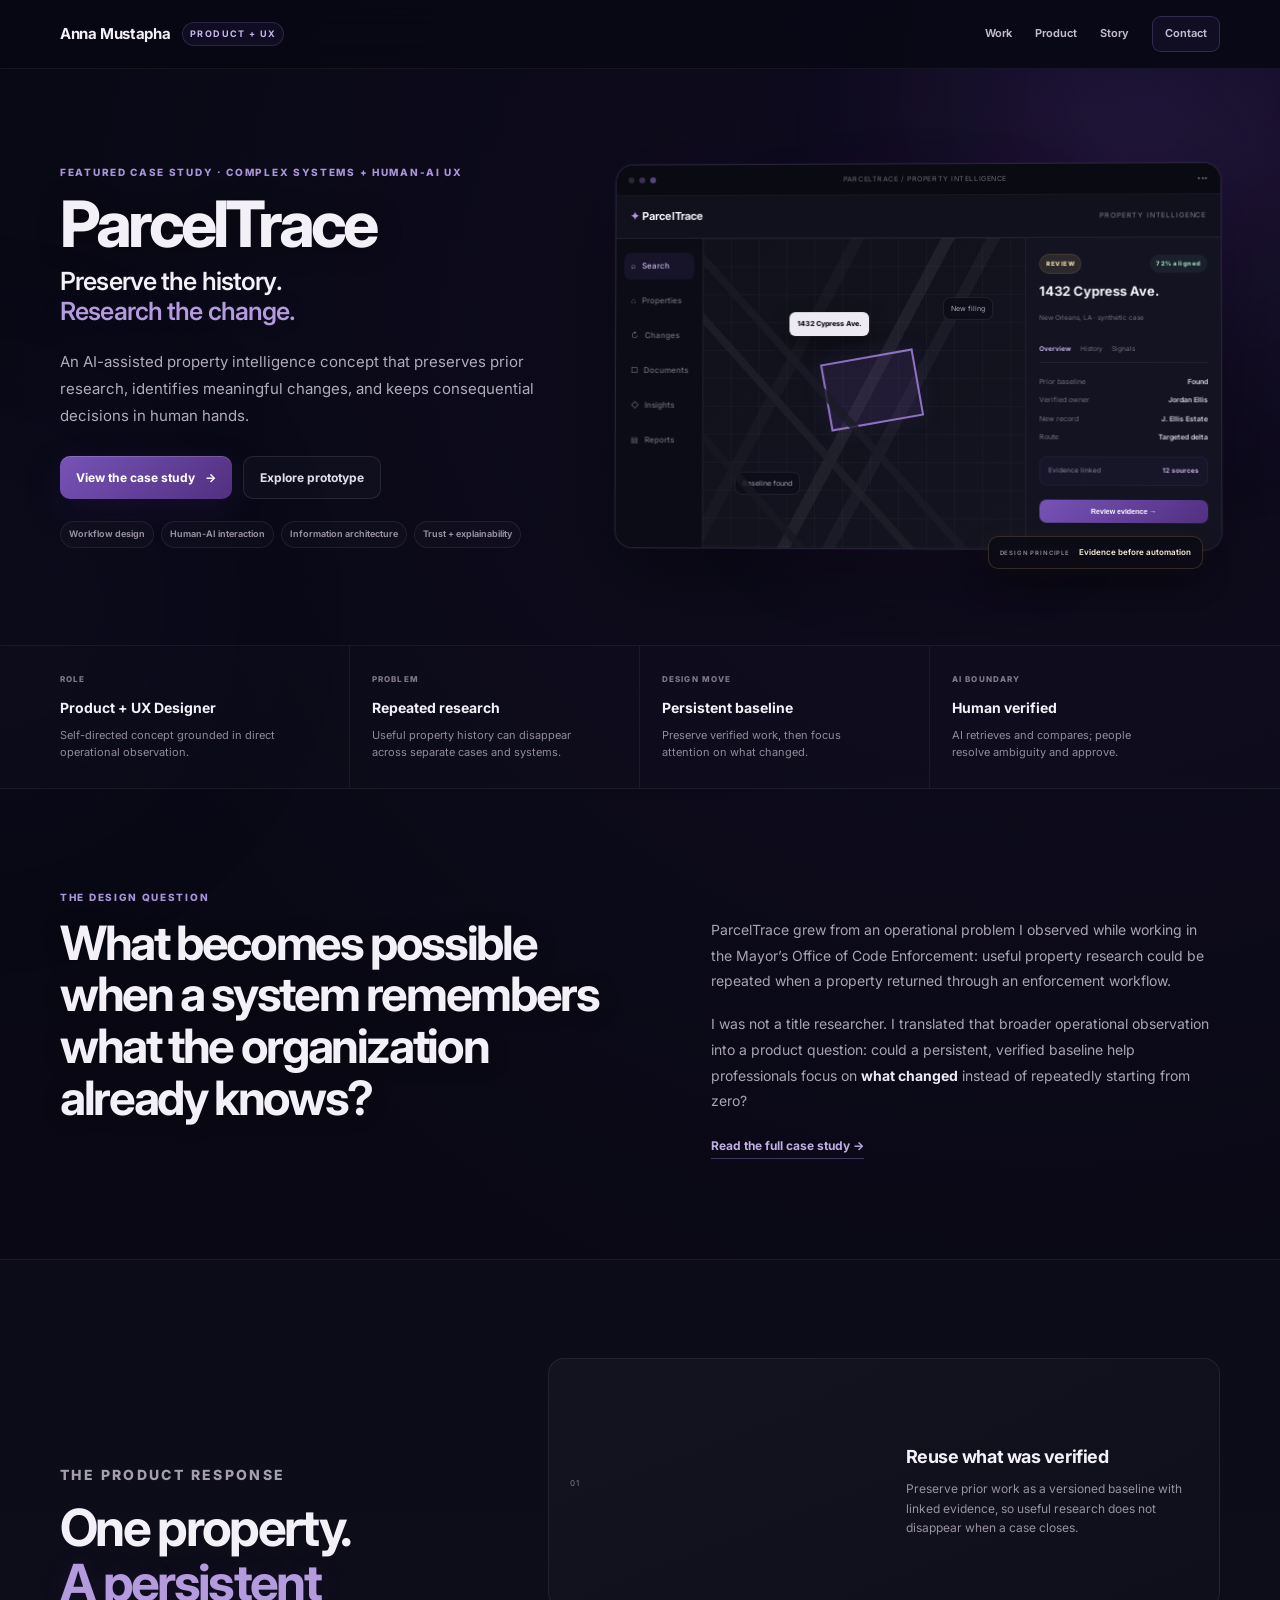
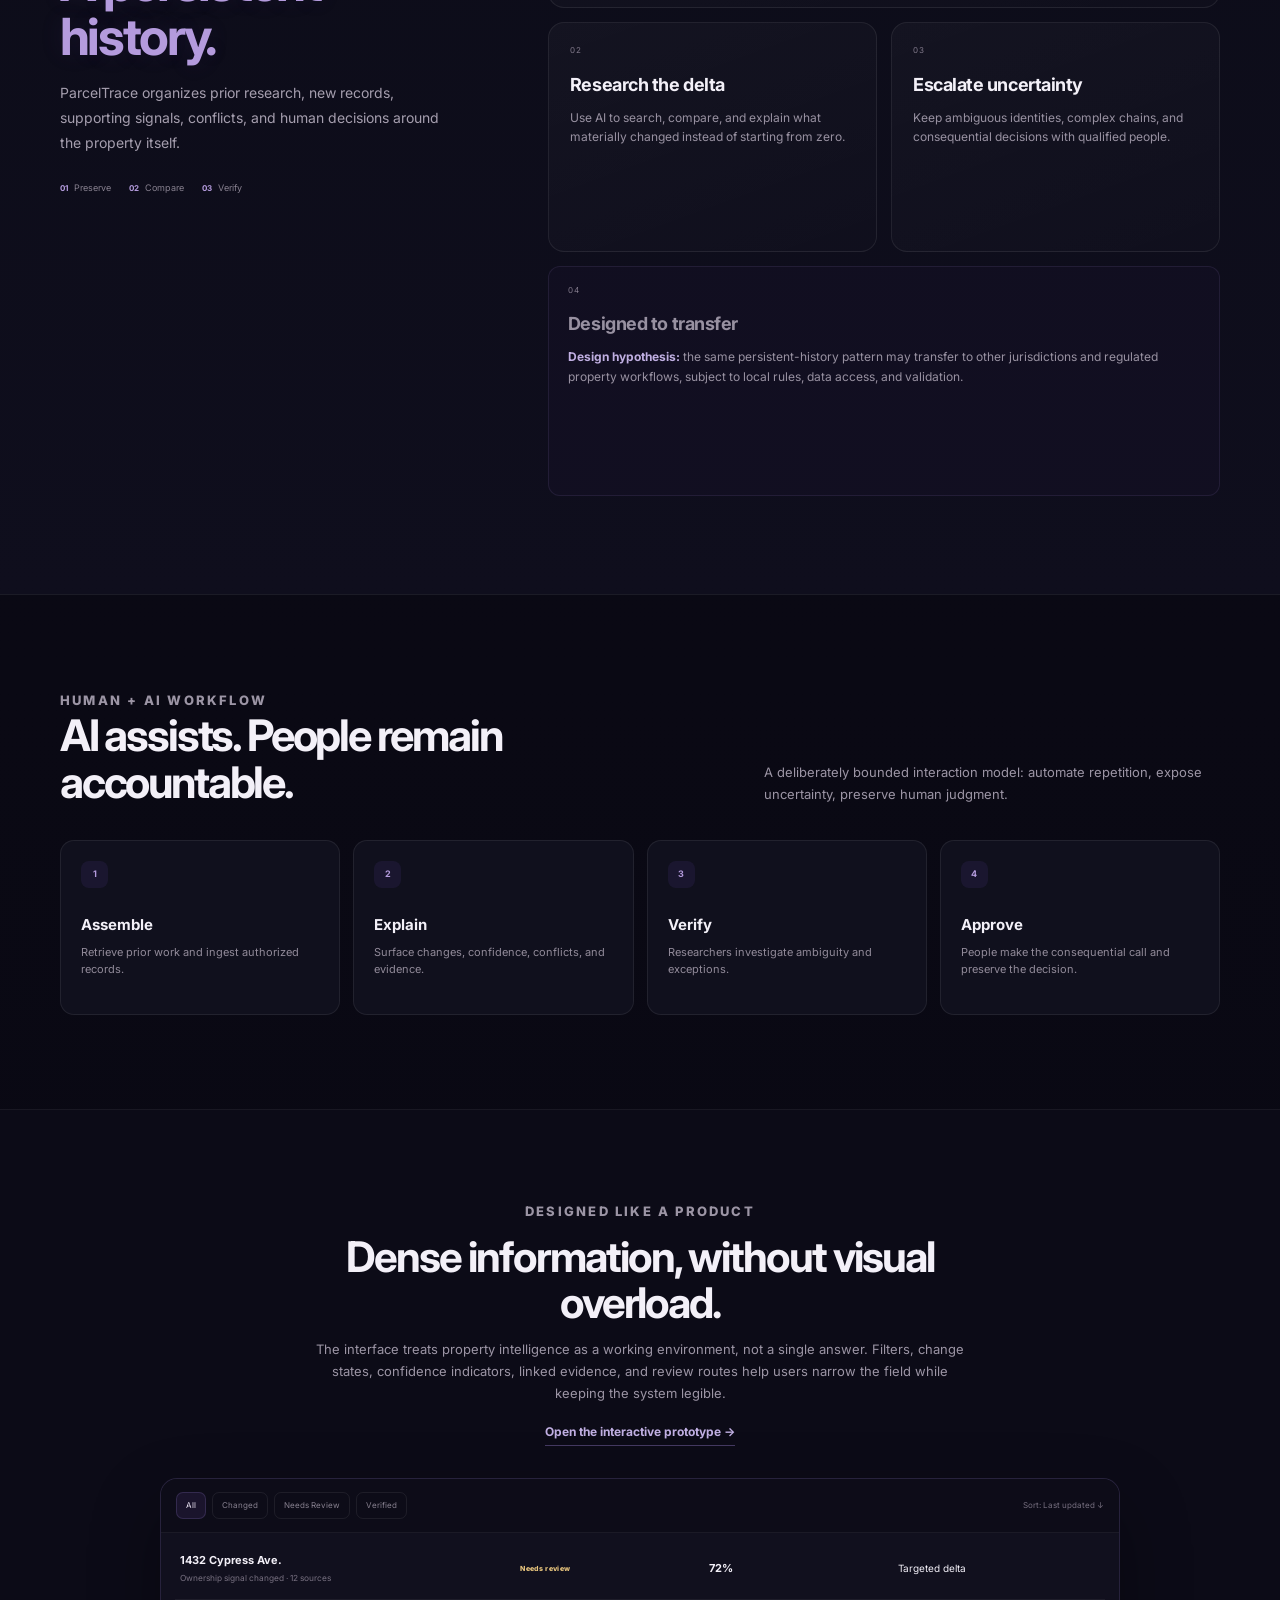
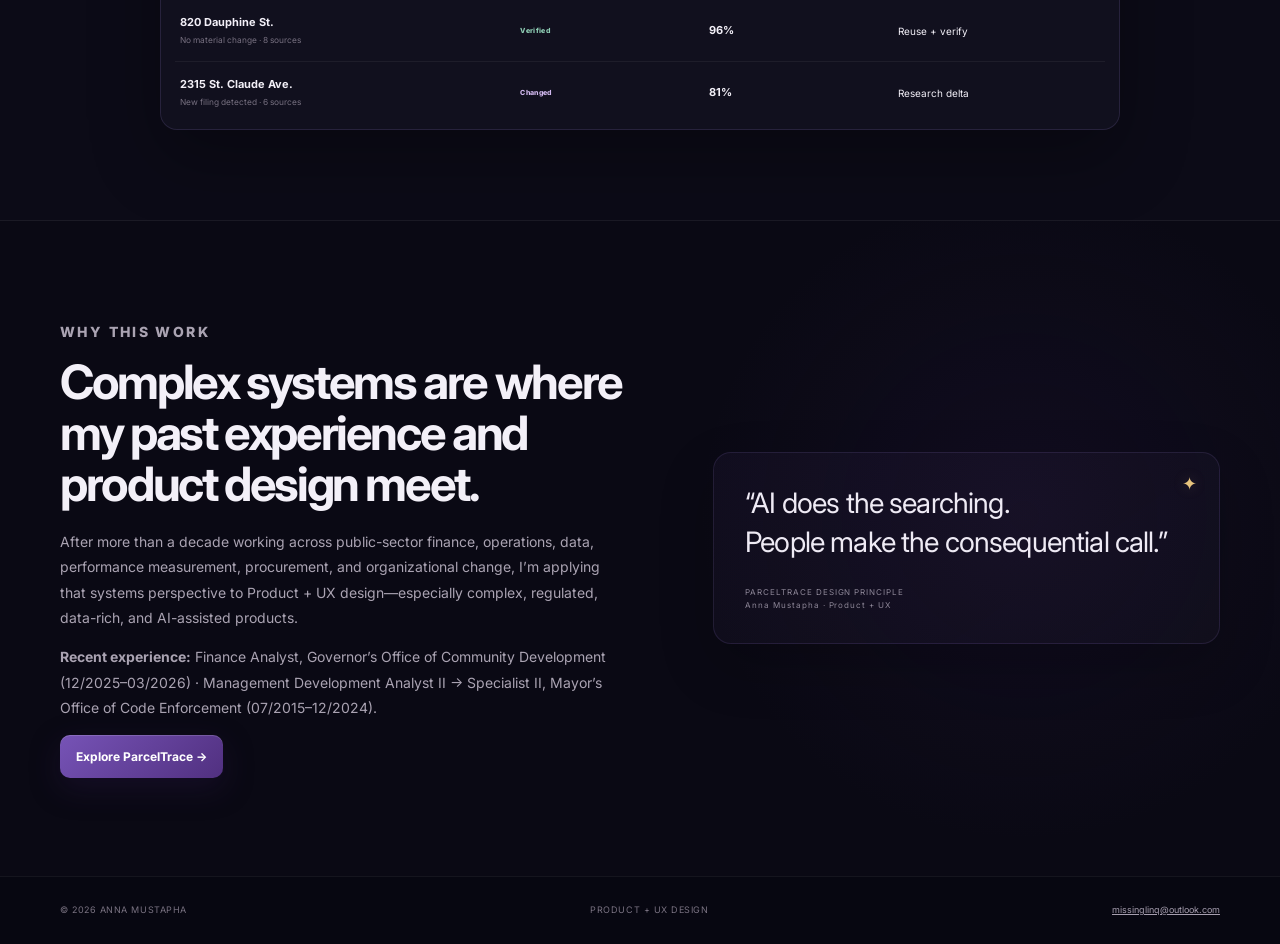
==== commit efa430e8: "Align homepage markup with final design system" ====
--- a/index.html
+++ b/index.html
@@ -4,6 +4,7 @@
   <meta charset="utf-8">
   <meta name="viewport" content="width=device-width,initial-scale=1">
   <meta name="description" content="Anna Mustapha — Product + UX designer focused on complex systems, human-centered AI, and data-rich workflows.">
+  <meta name="theme-color" content="#080814">
   <title>Anna Mustapha | Product + UX Designer</title>
   <link rel="preconnect" href="https://fonts.googleapis.com">
   <link rel="preconnect" href="https://fonts.gstatic.com" crossorigin>
@@ -30,7 +31,7 @@
     <section class="hero">
       <div class="shell hero-grid">
         <div class="hero-copy">
-          <p class="eyebrow">FEATURED CASE STUDY · AI + ENTERPRISE UX</p>
+          <p class="eyebrow">FEATURED CASE STUDY · COMPLEX SYSTEMS + HUMAN-AI UX</p>
           <h1>ParcelTrace</h1>
           <div class="hero-thesis"><span>Preserve the history.</span><span>Research the change.</span></div>
           <p class="lede">An AI-assisted property intelligence concept that preserves prior research, identifies meaningful changes, and keeps consequential decisions in human hands.</p>
@@ -57,7 +58,7 @@
                 <nav><b>Overview</b><span>History</span><span>Signals</span></nav>
                 <dl><dt>Prior baseline</dt><dd>Found</dd><dt>Verified owner</dt><dd>Jordan Ellis</dd><dt>New record</dt><dd>J. Ellis Estate</dd><dt>Route</dt><dd>Targeted delta</dd></dl>
                 <div class="evidence"><span>Evidence linked</span><b>12 sources</b></div>
-                <button>Review evidence <span>→</span></button>
+                <button type="button">Review evidence <span>→</span></button>
               </div>
             </div>
           </div>
@@ -87,10 +88,10 @@
       <div class="shell opportunity-grid">
         <div class="opportunity-copy"><p class="eyebrow">THE PRODUCT RESPONSE</p><h2>One property.<br><span>A persistent history.</span></h2><p>ParcelTrace organizes prior research, new records, supporting signals, conflicts, and human decisions around the property itself.</p><div class="micro-stats"><span><b>01</b> Preserve</span><span><b>02</b> Compare</span><span><b>03</b> Verify</span></div></div>
         <div class="capability-grid">
-          <article class="capability featured"><span class="cap-num">01</span><div><h3>Reuse what was verified</h3><p>Preserve prior work as a versioned baseline with linked evidence, so useful research does not disappear when a case closes.</p></div><div class="mini-timeline"><i></i><span>Verified baseline</span><i></i><span>New signal</span><i></i><span>Human decision</span></div></article>
-          <article class="capability"><span class="cap-num">02</span><div><h3>Research the delta</h3><p>Use AI to search, compare, and explain what materially changed instead of starting from zero.</p></div><div class="delta-card"><span>Changed since baseline</span><b>3 signals</b></div></article>
-          <article class="capability"><span class="cap-num">03</span><div><h3>Escalate uncertainty</h3><p>Keep ambiguous identities, complex chains, and consequential decisions with qualified people.</p></div><div class="review-card"><span>Needs review</span><b>Human verification required</b></div></article>
-          <article class="capability hypothesis-card"><span class="cap-num">04</span><div><h3>Designed to transfer</h3><p><strong>Design hypothesis:</strong> the same persistent-history pattern may transfer to other jurisdictions and regulated property workflows, subject to local rules, data access, and validation.</p></div></article>
+          <article class="capability featured"><span class="cap-num">01</span><div><h3>Reuse what was verified</h3><p>Preserve prior work as a versioned baseline with linked evidence, so useful research does not disappear when a case closes.</p></div></article>
+          <article class="capability"><span class="cap-num">02</span><div><h3>Research the delta</h3><p>Use AI to search, compare, and explain what materially changed instead of starting from zero.</p></div></article>
+          <article class="capability"><span class="cap-num">03</span><div><h3>Escalate uncertainty</h3><p>Keep ambiguous identities, complex chains, and consequential decisions with qualified people.</p></div></article>
+          <article class="capability hypothesis"><span class="cap-num">04</span><div><h3>Designed to transfer</h3><p><b>Design hypothesis:</b> the same persistent-history pattern may transfer to other jurisdictions and regulated property workflows, subject to local rules, data access, and validation.</p></div></article>
         </div>
       </div>
     </section>
@@ -108,21 +109,23 @@
     </section>
 
     <section class="product-console">
-      <div class="shell console-grid">
-        <div class="console-copy"><p class="eyebrow">DESIGNED LIKE A PRODUCT</p><h2>Dense information, without visual overload.</h2><p>The interface treats property intelligence as a working environment, not a single answer. Filters, change states, confidence indicators, linked evidence, and review routes help users narrow the field while keeping the system legible.</p><a class="text-link" href="prototype/">Open the interactive prototype →</a></div>
-        <div class="console-panel">
-          <div class="console-toolbar"><div><span class="active">All</span><span>Changed</span><span>Needs Review</span><span>Verified</span></div><button>Sort: Last updated ↓</button></div>
-          <div class="result-row"><span class="dot violet"></span><div><b>1432 Cypress Ave.</b><small>Ownership signal changed · 12 sources</small></div><em>Needs review</em><strong>72%</strong></div>
-          <div class="result-row"><span class="dot green"></span><div><b>820 Dauphine St.</b><small>No material change · 8 sources</small></div><em class="verified">Verified</em><strong>96%</strong></div>
-          <div class="result-row"><span class="dot blue"></span><div><b>2315 St. Claude Ave.</b><small>New filing detected · 6 sources</small></div><em>Changed</em><strong>81%</strong></div>
+      <div class="shell">
+        <div class="console-heading"><p class="eyebrow">DESIGNED LIKE A PRODUCT</p><h2>Dense information, without visual overload.</h2><p>The interface treats property intelligence as a working environment, not a single answer. Filters, change states, confidence indicators, linked evidence, and review routes help users narrow the field while keeping the system legible.</p><a class="text-link" href="prototype/">Open the interactive prototype →</a></div>
+        <div class="console-shell" aria-label="Illustrative ParcelTrace research queue">
+          <div class="console-toolbar"><div class="filters"><span class="filter active">All</span><span class="filter">Changed</span><span class="filter">Needs Review</span><span class="filter">Verified</span></div><span class="sort">Sort: Last updated ↓</span></div>
+          <div class="console-list">
+            <div class="console-row"><div><strong>1432 Cypress Ave.</strong><small>Ownership signal changed · 12 sources</small></div><span class="status review">Needs review</span><strong>72%</strong><span class="hide-mobile">Targeted delta</span></div>
+            <div class="console-row"><div><strong>820 Dauphine St.</strong><small>No material change · 8 sources</small></div><span class="status verified">Verified</span><strong>96%</strong><span class="hide-mobile">Reuse + verify</span></div>
+            <div class="console-row"><div><strong>2315 St. Claude Ave.</strong><small>New filing detected · 6 sources</small></div><span class="status changed">Changed</span><strong>81%</strong><span class="hide-mobile">Research delta</span></div>
+          </div>
         </div>
       </div>
     </section>
 
     <section id="story" class="story">
       <div class="shell story-grid">
-        <div><p class="eyebrow">WHY THIS WORK</p><h2>Complex systems are where my past experience and product design meet.</h2><p>After more than a decade working across public-sector finance, operations, data, performance measurement, procurement, and organizational change, I’m applying that systems perspective to Product + UX design—especially complex, regulated, data-rich, and AI-assisted products.</p><div class="experience-inline"><span><b>12/2025 — 03/2026</b> Finance Analyst · Governor’s Office of Community Development</span><span><b>07/2015 — 12/2024</b> Management Development Analyst II → Specialist II · Mayor’s Office of Code Enforcement</span></div><a class="button primary" href="case-study.html">Explore ParcelTrace →</a></div>
-        <blockquote>“AI does the searching.<br>People make the consequential call.”<small>PARCELTRACE DESIGN PRINCIPLE<br>Anna Mustapha · Product + UX</small></blockquote>
+        <div class="story-copy"><p class="eyebrow">WHY THIS WORK</p><h2>Complex systems are where my past experience and product design meet.</h2><p>After more than a decade working across public-sector finance, operations, data, performance measurement, procurement, and organizational change, I’m applying that systems perspective to Product + UX design—especially complex, regulated, data-rich, and AI-assisted products.</p><p><strong>Recent experience:</strong> Finance Analyst, Governor’s Office of Community Development (12/2025–03/2026) · Management Development Analyst II → Specialist II, Mayor’s Office of Code Enforcement (07/2015–12/2024).</p><a class="button primary" href="case-study.html">Explore ParcelTrace →</a></div>
+        <div class="quote-card"><blockquote>“AI does the searching.<br>People make the consequential call.”</blockquote><small>PARCELTRACE DESIGN PRINCIPLE<br>Anna Mustapha · Product + UX</small></div>
       </div>
     </section>
   </main>
--- a/site.css
+++ b/site.css
@@ -1 +1 @@
-:root{--bg:#f7f6f2;--paper:#ffffff;--ink:#141b1a;--muted:#61706d;--line:#dfe5e2;--indigo:#5b5ce2;--indigo-soft:#ececff;--teal:#0f8f73;--teal-soft:#e7f7f2;--coral:#f36b5f;--coral-soft:#fff0ed;--yellow:#f7c948;--night:#102b27;--night-2:#173c36;--sans:'Inter',-apple-system,BlinkMacSystemFont,'Segoe UI',sans-serif}*{box-sizing:border-box}html{scroll-behavior:smooth}body{margin:0;background:var(--bg);color:var(--ink);font-family:var(--sans);font-size:16px;line-height:1.62;-webkit-font-smoothing:antialiased}a{color:inherit}.shell{width:min(1160px,calc(100% - 56px));margin:auto}.site-header{position:sticky;top:0;z-index:30;background:rgba(247,246,242,.92);backdrop-filter:blur(18px);border-bottom:1px solid rgba(20,27,26,.08)}.nav{height:68px;display:flex;align-items:center}.brand{display:flex;align-items:center;gap:12px;text-decoration:none;font-size:16px;font-weight:760;letter-spacing:-.025em}.brand small{font-size:9px;font-weight:800;letter-spacing:.14em;color:var(--teal);padding:4px 7px;border-radius:999px;background:var(--teal-soft)}.nav nav{margin-left:auto;display:flex;align-items:center;gap:24px}.nav nav a{font-size:11px;font-weight:700;letter-spacing:.04em;text-decoration:none;color:#36433f}.nav nav a:hover{color:var(--indigo)}.nav-cta{padding:8px 12px;border:1px solid var(--line);border-radius:8px;background:#fff}.eyebrow{margin:0 0 12px;font-size:10px;font-weight:800;letter-spacing:.16em;color:var(--indigo)}.inverse{color:#aeb0ff}.hero{position:relative;overflow:hidden;padding:70px 0 74px;background:radial-gradient(circle at 12% 20%,rgba(15,143,115,.11),transparent 32%),radial-gradient(circle at 88% 18%,rgba(91,92,226,.12),transparent 30%),linear-gradient(180deg,#fbfaf6,#f5f4ef);border-bottom:1px solid var(--line)}.hero:after{content:"";position:absolute;width:340px;height:340px;border-radius:50%;right:-170px;bottom:-150px;background:rgba(243,107,95,.07)}.hero-grid{display:grid;grid-template-columns:.92fr 1.08fr;gap:72px;align-items:center;position:relative;z-index:2}.hero-copy{max-width:550px}.hero h1{font-size:clamp(40px,4.7vw,62px);line-height:1.01;letter-spacing:-.055em;margin:0 0 22px;font-weight:760}.lede{margin:0;max-width:530px;font-size:16px;line-height:1.75;color:#4c5b57}.actions{display:flex;gap:12px;flex-wrap:wrap;margin-top:26px}.button{display:inline-flex;align-items:center;justify-content:center;gap:10px;min-height:44px;padding:11px 16px;border-radius:10px;text-decoration:none;font-size:12px;font-weight:750;transition:transform .18s ease,box-shadow .18s ease,background .18s ease}.button:hover{transform:translateY(-2px)}.primary{background:var(--ink);color:white;box-shadow:0 10px 24px rgba(20,27,26,.13)}.primary span{color:#bff2e4}.primary:hover{background:var(--night)}.secondary{background:rgba(255,255,255,.7);border:1px solid #cbd5d1}.secondary:hover{box-shadow:0 8px 20px rgba(20,27,26,.08)}.hero-tags{display:flex;gap:8px;flex-wrap:wrap;margin-top:22px}.hero-tags span{font-size:10px;font-weight:700;color:#4d5d58;background:#fff;border:1px solid var(--line);padding:6px 9px;border-radius:999px}.feature-card{background:#fff;border:1px solid var(--line);border-radius:22px;padding:18px;box-shadow:0 24px 55px rgba(32,45,41,.11);position:relative}.feature-card:before{content:"";position:absolute;inset:-1px;border-radius:22px;padding:1px;background:linear-gradient(135deg,rgba(91,92,226,.6),rgba(15,143,115,.38),rgba(243,107,95,.45));-webkit-mask:linear-gradient(#000 0 0) content-box,linear-gradient(#000 0 0);-webkit-mask-composite:xor;mask-composite:exclude;pointer-events:none}.feature-topline{display:flex;justify-content:space-between;align-items:center;margin-bottom:14px;font-size:9px;font-weight:800;letter-spacing:.14em;color:var(--muted)}.feature-topline b{width:28px;height:28px;border-radius:9px;display:grid;place-items:center;background:var(--indigo-soft);color:var(--indigo);font-size:10px}.feature-visual{border-radius:15px;overflow:hidden;background:linear-gradient(145deg,#e9f7f2,#ececff);padding:22px}.mini-app{border:7px solid #1b2422;border-radius:13px;background:#fff;overflow:hidden;box-shadow:0 18px 30px rgba(20,27,26,.16)}.mini-bar{height:37px;display:flex;align-items:center;justify-content:space-between;padding:0 13px;border-bottom:1px solid #e5e8e7;font-size:10px}.mini-bar strong{font-size:11px}.mini-bar small{font-size:7px;font-weight:800;letter-spacing:.1em}.mini-body{height:240px;display:grid;grid-template-columns:77px 1fr 170px}.mini-body aside{padding:15px 9px;background:#f5f6f4;border-right:1px solid #e4e9e6;display:flex;flex-direction:column;gap:17px;font-size:8px;color:#4d5e59}.mini-map{position:relative;background:repeating-linear-gradient(30deg,#dbe8dc 0 22px,#f5f5ed 23px 31px,#cde0d4 32px 54px);overflow:hidden}.mini-map:before{content:"";position:absolute;width:78px;height:62px;left:43%;top:37%;border:3px solid var(--coral);background:rgba(91,92,226,.18);transform:rotate(-11deg)}.mini-map span{position:absolute;left:23%;top:26%;z-index:2;padding:6px 8px;border-radius:6px;background:#fff;font-size:7px;font-weight:800;box-shadow:0 5px 12px rgba(20,27,26,.15)}.mini-panel{padding:17px 13px;background:#fff}.mini-panel em{float:right;font-style:normal;font-size:7px;font-weight:800;color:var(--teal);background:var(--teal-soft);padding:3px 5px;border-radius:999px}.mini-panel h3{font-size:13px;line-height:1.15;margin:0 0 4px}.mini-panel p{font-size:8px;color:var(--muted);margin:0 0 14px}.mini-panel dl{display:grid;grid-template-columns:1fr 1fr;gap:8px;font-size:7px;margin:0}.mini-panel dd{margin:0;font-weight:750}.feature-copy{display:grid;grid-template-columns:1.05fr .95fr;gap:22px;padding:18px 4px 2px}.feature-copy .kicker{margin:0 0 7px;font-size:9px;font-weight:800;letter-spacing:.14em;color:var(--coral)}.feature-copy h2{font-size:24px;line-height:1.08;letter-spacing:-.04em;margin:0}.feature-copy>p{font-size:13px;line-height:1.65;color:var(--muted);margin:0}.snapshot{padding:78px 0 84px;background:#fff;border-bottom:1px solid var(--line)}.section-intro{display:grid;grid-template-columns:1.05fr .95fr;gap:70px;align-items:end;margin-bottom:36px}.section-intro.compact{margin-bottom:30px}.section-intro h2{font-size:clamp(33px,3.4vw,46px);line-height:1.08;letter-spacing:-.05em;margin:0}.section-intro>p{margin:0;color:var(--muted);font-size:14px;line-height:1.75;max-width:510px}.snapshot-grid{display:grid;grid-template-columns:repeat(4,1fr);gap:18px}.snapshot-grid article{position:relative;min-height:195px;border:1px solid var(--line);border-radius:15px;padding:22px 20px 20px;background:#fff}.snapshot-grid article:nth-child(1){background:linear-gradient(160deg,#fff,var(--coral-soft))}.snapshot-grid article:nth-child(2){background:linear-gradient(160deg,#fff,var(--teal-soft))}.snapshot-grid article:nth-child(3){background:linear-gradient(160deg,#fff,var(--indigo-soft))}.snapshot-grid article:nth-child(4){background:linear-gradient(160deg,#fff,#fff8df)}.num{position:absolute;right:16px;top:14px;font-size:10px;font-weight:800;color:#9aa6a2}.label{font-size:9px!important;font-weight:800!important;letter-spacing:.14em;color:var(--muted)!important;margin:0 0 30px!important}.snapshot-grid h3{font-size:18px;margin:0 0 8px;letter-spacing:-.025em}.snapshot-grid p{font-size:13px;line-height:1.58;color:#53625e;margin:0}.design-question{background:linear-gradient(120deg,var(--night),var(--night-2));color:#fff;padding:80px 0}.question-grid{display:grid;grid-template-columns:1fr 1fr;gap:80px;align-items:start}.question-grid h2{font-size:clamp(34px,3.7vw,50px);line-height:1.08;letter-spacing:-.055em;margin:0}.question-copy{font-size:15px;line-height:1.82;color:#d4dfdb;max-width:540px}.question-copy p:first-child{margin-top:0}.question-copy strong{color:#fff}.text-link{display:inline-block;font-size:12px;font-weight:750;text-decoration:none;border-bottom:2px solid currentColor;padding-bottom:3px;margin-top:8px}.light-link{color:#f7c948}.approach{padding:82px 0}.method-grid{display:grid;grid-template-columns:repeat(4,1fr);gap:18px}.method-grid article{padding:22px;border:1px solid var(--line);border-radius:15px;background:#fff;min-height:220px;display:flex;flex-direction:column}.method-icon{width:36px;height:36px;border-radius:10px;display:grid;place-items:center;background:var(--indigo-soft);color:var(--indigo);font-size:18px;font-weight:800;margin-bottom:24px}.method-grid article:nth-child(2) .method-icon{background:var(--teal-soft);color:var(--teal)}.method-grid article:nth-child(3) .method-icon{background:var(--coral-soft);color:var(--coral)}.method-grid article:nth-child(4) .method-icon{background:#fff8df;color:#b78100}.method-grid h3{font-size:17px;letter-spacing:-.025em;margin:0 0 8px}.method-grid p{font-size:13px;line-height:1.6;color:var(--muted);margin:0}.method-grid span{margin-top:auto;padding-top:18px;font-size:9px;font-weight:800;letter-spacing:.1em;color:#788681;text-transform:uppercase}.workflow-band{padding:66px 0 72px;background:#202a28;color:#fff}.band-heading{display:flex;align-items:end;justify-content:space-between;gap:40px;margin-bottom:28px}.band-heading h2{font-size:clamp(31px,3vw,42px);line-height:1.05;letter-spacing:-.05em;margin:0}.workflow-steps{display:grid;grid-template-columns:repeat(4,1fr);gap:14px}.workflow-steps article{display:flex;gap:14px;align-items:flex-start;padding:18px;border:1px solid rgba(255,255,255,.12);border-radius:13px;background:rgba(255,255,255,.04)}.workflow-steps b{flex:0 0 30px;width:30px;height:30px;border-radius:9px;display:grid;place-items:center;background:var(--indigo);font-size:10px}.workflow-steps article:nth-child(2) b{background:#b78308}.workflow-steps article:nth-child(3) b{background:var(--teal)}.workflow-steps article:nth-child(4) b{background:var(--coral)}.workflow-steps h3{font-size:15px;margin:1px 0 5px}.workflow-steps p{font-size:12px;line-height:1.55;color:#bec9c5;margin:0}.background{padding:80px 0 86px}.experience-list{border-top:1px solid var(--line)}.experience-list article{display:grid;grid-template-columns:190px 1fr;gap:32px;padding:24px 0;border-bottom:1px solid var(--line)}.date{font-size:10px;font-weight:800;letter-spacing:.1em;color:var(--indigo);padding-top:4px}.experience-list h3{font-size:18px;line-height:1.3;margin:0 0 5px;letter-spacing:-.02em}.experience-list p{margin:0 0 8px;font-size:13px;color:#475652}.experience-list span{display:block;font-size:11px;line-height:1.55;color:#74817d}.closing{padding:74px 0;background:linear-gradient(120deg,#5647d7,#5b5ce2 58%,#735edf);color:#fff}.closing-grid{display:grid;grid-template-columns:1fr 1fr;gap:76px;align-items:center}.closing h2{font-size:clamp(34px,3.6vw,48px);line-height:1.07;letter-spacing:-.055em;margin:0}.closing-grid>div:last-child>p{font-size:15px;line-height:1.8;color:#ececff;margin:0}.accent{background:var(--yellow);color:var(--ink)}.ghost{border:1px solid rgba(255,255,255,.35);color:#fff;background:rgba(255,255,255,.07)}footer{background:#fff;border-top:1px solid var(--line)}footer .shell{min-height:64px;display:flex;align-items:center;justify-content:space-between;font-size:9px;font-weight:700;letter-spacing:.08em;text-transform:uppercase;color:#6c7975}footer a{text-transform:none;font-size:10px;letter-spacing:0}@media(max-width:1080px){.hero-grid{grid-template-columns:1fr;gap:46px}.hero-copy{max-width:720px}.feature-card{max-width:820px}.snapshot-grid,.method-grid,.workflow-steps{grid-template-columns:repeat(2,1fr)}.question-grid,.closing-grid{gap:50px}.mini-body{height:270px}}@media(max-width:760px){.shell{width:calc(100% - 34px)}.nav{height:62px}.brand small{display:none}.nav nav{gap:14px}.nav nav a{font-size:10px}.nav nav a:nth-child(2),.nav nav a:nth-child(3){display:none}.hero{padding:52px 0 56px}.hero h1{font-size:clamp(38px,10vw,52px)}.feature-copy,.section-intro,.question-grid,.closing-grid{grid-template-columns:1fr;gap:24px}.feature-visual{padding:12px}.mini-body{grid-template-columns:60px 1fr 132px;height:210px}.mini-body aside{gap:12px;padding:11px 7px}.mini-panel{padding:12px 8px}.mini-panel dl{grid-template-columns:1fr}.snapshot,.approach,.background{padding:60px 0}.snapshot-grid,.method-grid,.workflow-steps{grid-template-columns:1fr}.snapshot-grid article,.method-grid article{min-height:0}.design-question{padding:62px 0}.workflow-band{padding:56px 0}.band-heading{display:block}.band-heading h2{margin-top:4px}.experience-list article{grid-template-columns:1fr;gap:8px}.closing{padding:60px 0}footer .shell{flex-direction:column;justify-content:center;gap:4px;padding:14px 0}.hero-tags{max-width:500px}}@media(max-width:520px){.nav nav a:not(.nav-cta){display:none}.feature-card{padding:12px}.mini-body{grid-template-columns:1fr}.mini-body aside,.mini-panel{display:none}.mini-map{min-height:190px}.feature-copy{padding:14px 2px 2px}.hero-tags span{font-size:9px}.button{width:100%}.actions{gap:9px}.snapshot-grid{gap:12px}.method-grid{gap:12px}}+:root{--bg:#080814;--bg2:#0d0d1b;--panel:#121222;--panel2:#171629;--panel3:#1d1b31;--text:#f3f0f8;--muted:#b0aabd;--muted2:#817b91;--line:rgba(255,255,255,.085);--line2:rgba(103,74,164,.28);--purple:#6846a8;--purple2:#9d83d7;--purple3:#44266f;--lav:#c8b9e8;--blue:#7776ad;--green:#78bda2;--amber:#e7c47d;--shadow:0 28px 90px rgba(0,0,0,.48);--sans:'Inter',-apple-system,BlinkMacSystemFont,'Segoe UI',sans-serif}*{box-sizing:border-box}html{scroll-behavior:smooth}body{margin:0;background:radial-gradient(circle at 82% 6%,rgba(68,38,111,.13),transparent 28%),linear-gradient(180deg,var(--bg),#0a0914 55%,#080812);color:var(--text);font-family:var(--sans);font-size:16px;line-height:1.62;-webkit-font-smoothing:antialiased;overflow-x:hidden}body:before{content:"";position:fixed;inset:0;pointer-events:none;background:linear-gradient(rgba(255,255,255,.009) 1px,transparent 1px),linear-gradient(90deg,rgba(255,255,255,.009) 1px,transparent 1px);background-size:72px 72px;mask-image:linear-gradient(to bottom,rgba(0,0,0,.5),transparent 72%);z-index:-2}.ambient{position:fixed;border-radius:50%;filter:blur(110px);pointer-events:none;z-index:-1;opacity:.15}.ambient-one{width:520px;height:520px;background:#44266f;top:-180px;right:-160px}.ambient-two{width:420px;height:420px;background:#303064;top:44%;left:-240px;opacity:.09}a{color:inherit}.shell{width:min(1160px,calc(100% - 64px));margin:auto}.site-header{position:sticky;top:0;z-index:40;background:rgba(8,8,20,.82);backdrop-filter:blur(22px);border-bottom:1px solid rgba(255,255,255,.055)}.nav{height:68px;display:flex;align-items:center}.brand{display:flex;align-items:center;gap:12px;text-decoration:none;font-weight:700;letter-spacing:-.025em;font-size:15px}.brand small{font-size:9px;letter-spacing:.15em;color:var(--lav);border:1px solid rgba(157,131,215,.2);background:rgba(104,70,168,.1);padding:4px 7px;border-radius:999px}.nav nav{margin-left:auto;display:flex;gap:23px;align-items:center}.nav nav a{text-decoration:none;color:#c0bacb;font-size:11px;font-weight:650}.nav nav a:hover{color:#fff}.nav-cta{padding:8px 12px;border:1px solid rgba(157,131,215,.24);border-radius:9px;background:rgba(104,70,168,.09)}.eyebrow{margin:0 0 12px;font-size:10px;font-weight:800;letter-spacing:.17em;color:#aa93d7}.hero{position:relative;padding:94px 0 96px;overflow:hidden}.hero:before{content:"";position:absolute;width:720px;height:720px;border-radius:50%;right:-220px;top:-260px;background:radial-gradient(circle,rgba(104,70,168,.14),rgba(68,38,111,.06) 40%,transparent 69%)}.hero-grid{display:grid;grid-template-columns:.88fr 1.12fr;gap:76px;align-items:center;position:relative;z-index:2}.hero-copy{max-width:510px}.hero h1{font-size:clamp(46px,5vw,67px);line-height:.96;letter-spacing:-.062em;margin:0 0 12px;font-weight:750;text-shadow:0 2px 24px rgba(0,0,0,.42)}.hero-thesis{display:flex;flex-direction:column;margin-bottom:22px}.hero-thesis span{font-size:clamp(19px,2vw,25px);line-height:1.2;letter-spacing:-.035em;font-weight:580}.hero-thesis span:last-child{color:#b49bdd;text-shadow:0 0 22px rgba(104,70,168,.16)}.lede{font-size:15px;line-height:1.8;color:#b1abbc;margin:0;max-width:520px}.actions{display:flex;gap:11px;flex-wrap:wrap;margin-top:27px}.button{display:inline-flex;align-items:center;justify-content:center;gap:10px;min-height:43px;padding:10px 16px;border-radius:10px;text-decoration:none;font-size:12px;font-weight:720;transition:.18s ease}.button:hover{transform:translateY(-2px)}.primary{background:linear-gradient(135deg,#7653b6,#513080);color:#fff;box-shadow:0 10px 30px rgba(43,24,72,.34),inset 0 1px 0 rgba(255,255,255,.16)}.primary:hover{box-shadow:0 14px 36px rgba(68,38,111,.42),0 0 22px rgba(157,131,215,.1)}.secondary{background:rgba(255,255,255,.025);border:1px solid rgba(255,255,255,.1);color:#e0dce7}.secondary:hover{border-color:rgba(157,131,215,.3);background:rgba(104,70,168,.06)}.skill-chips{display:flex;gap:7px;flex-wrap:wrap;margin-top:22px}.skill-chips span{font-size:9px;font-weight:650;color:#9992a5;border:1px solid rgba(255,255,255,.07);padding:5px 8px;border-radius:999px;background:rgba(255,255,255,.018)}.product-stage{position:relative;min-width:0}.stage-glow{position:absolute;inset:5% 7% -9%;background:radial-gradient(circle,rgba(104,70,168,.2),rgba(68,38,111,.06) 52%,transparent 74%);filter:blur(34px)}.browser-shell{position:relative;border:1px solid rgba(157,131,215,.18);border-radius:18px;background:#0e0e1a;overflow:hidden;box-shadow:var(--shadow),0 0 0 1px rgba(255,255,255,.025),0 0 65px rgba(68,38,111,.1);transform:perspective(1200px) rotateY(-1.5deg) rotateX(.7deg);transition:.35s ease}.browser-shell:hover{transform:perspective(1200px) translateY(-3px);box-shadow:0 36px 100px rgba(0,0,0,.55),0 0 75px rgba(68,38,111,.13)}.browser-top{height:31px;display:flex;align-items:center;justify-content:space-between;padding:0 12px;border-bottom:1px solid rgba(255,255,255,.06);background:#0a0a12;color:#696474;font-size:7px;letter-spacing:.08em;text-transform:uppercase}.browser-dots{display:flex;gap:5px}.browser-dots i{display:block;width:6px;height:6px;border-radius:50%;background:#292735}.browser-dots i:nth-child(2){background:#3a3150}.browser-dots i:nth-child(3){background:#59447d}.appbar{height:43px;display:flex;align-items:center;justify-content:space-between;padding:0 14px;border-bottom:1px solid rgba(255,255,255,.07);background:#11111e}.appbar strong{font-size:11px}.appbar strong i{font-style:normal;color:#b49bdd}.appbar small{font-size:7px;letter-spacing:.12em;color:#817a8b}.appbody{height:310px;display:grid;grid-template-columns:88px 1fr 194px}.appbody aside{padding:14px 8px;background:#0c0c16;border-right:1px solid rgba(255,255,255,.055);display:flex;flex-direction:column;gap:8px}.appbody aside span{padding:7px;border-radius:7px;color:#706a79;font-size:8px;white-space:nowrap}.appbody aside span b{font-weight:500;margin-left:4px}.appbody aside .active{background:rgba(104,70,168,.13);color:#c8b9e8}.map{position:relative;overflow:hidden;background:linear-gradient(145deg,#11111b,#141421)}.map:before,.map:after{content:"";position:absolute;height:520px;width:12px;background:#20202b;transform:rotate(28deg);top:-100px;left:48%;box-shadow:40px 0 0 #1b1b27,-80px 0 0 #181822}.map:after{transform:rotate(-42deg);left:21%;width:8px;opacity:.8}.map-grid{position:absolute;inset:0;background:linear-gradient(rgba(255,255,255,.022) 1px,transparent 1px),linear-gradient(90deg,rgba(255,255,255,.022) 1px,transparent 1px);background-size:28px 28px}.lot{position:absolute;width:94px;height:68px;left:38%;top:38%;border:2px solid #8f73c3;background:rgba(104,70,168,.16);transform:rotate(-10deg);box-shadow:0 0 22px rgba(104,70,168,.13)}.pin{position:absolute;left:27%;top:24%;padding:6px 8px;border-radius:6px;background:#eeeaf4;color:#18151f;font-size:7px;font-weight:800;box-shadow:0 8px 20px rgba(0,0,0,.4)}.signal{position:absolute;padding:5px 7px;border:1px solid rgba(255,255,255,.08);background:rgba(14,14,25,.9);border-radius:7px;color:#aaa3b4;font-size:7px}.signal-a{right:10%;top:19%}.signal-b{left:10%;bottom:17%}.panel{padding:16px 13px;background:#131321;border-left:1px solid rgba(255,255,255,.06)}.panel-row{display:flex;justify-content:space-between;align-items:center;margin-bottom:10px}.risk,.confidence-pill{font-size:6px;font-weight:800;letter-spacing:.09em;padding:4px 6px;border-radius:999px}.risk{color:#e8dcae;background:rgba(231,196,125,.12);border:1px solid rgba(231,196,125,.12)}.confidence-pill{color:#9ad4bd;background:rgba(120,189,162,.08)}.panel h3{font-size:13px;line-height:1.15;margin:0 0 3px}.panel>small{font-size:6.5px;color:#777080}.panel nav{display:flex;gap:9px;margin:16px 0 13px;padding-bottom:8px;border-bottom:1px solid rgba(255,255,255,.06);font-size:6.5px;color:#777080}.panel nav b{color:#c0afe2}.panel dl{display:grid;grid-template-columns:1fr 1fr;gap:7px 8px;font-size:7px;margin:0}.panel dt{color:#777080}.panel dd{margin:0;text-align:right;color:#d0cad8;font-weight:650}.evidence{display:flex;justify-content:space-between;margin:14px 0 10px;padding:8px;border:1px solid rgba(104,70,168,.14);border-radius:7px;background:rgba(104,70,168,.05);font-size:6.5px;color:#91899c}.evidence b{color:#c3b2e0}.panel button{width:100%;border:0;border-radius:7px;background:linear-gradient(135deg,#7653b6,#513080);color:white;padding:8px;font-size:7px;font-weight:700}.stage-note{position:absolute;right:17px;bottom:-20px;display:flex;align-items:center;gap:9px;padding:9px 11px;border:1px solid rgba(231,196,125,.18);background:rgba(12,12,22,.9);border-radius:10px;box-shadow:0 14px 28px rgba(0,0,0,.3),0 0 24px rgba(231,196,125,.05)}.stage-note b{font-size:6px;letter-spacing:.14em;color:#837b8c}.stage-note span{font-size:8px;color:#eee5d0;font-weight:650}.proof-strip{border-top:1px solid rgba(255,255,255,.05);border-bottom:1px solid rgba(255,255,255,.06);background:rgba(255,255,255,.012)}.proof-grid{display:grid;grid-template-columns:repeat(4,1fr)}.proof-grid article{padding:27px 22px 26px;border-right:1px solid rgba(255,255,255,.06)}.proof-grid article:first-child{padding-left:0}.proof-grid article:last-child{border-right:0}.proof-label{display:block;font-size:8px;font-weight:800;letter-spacing:.14em;color:#81798a;margin-bottom:9px}.proof-grid strong{font-size:14px}.proof-grid p{font-size:11px;line-height:1.58;color:#918a9a;margin:6px 0 0;max-width:215px}.question{padding:100px 0}.question-grid{display:grid;grid-template-columns:1.05fr .95fr;gap:88px;align-items:start}.question h2{font-size:clamp(32px,3.7vw,49px);line-height:1.09;letter-spacing:-.05em;margin:0;max-width:610px;text-shadow:0 2px 20px rgba(0,0,0,.3)}.question-copy{max-width:520px}.question-copy p{font-size:14px;line-height:1.84;color:#aaa3b2;margin:0 0 17px}.question-copy strong{color:#eeeaf4}.text-link{display:inline-block;text-decoration:none;color:#c0afe2;font-size:12px;font-weight:700;border-bottom:1px solid rgba(157,131,215,.38);padding-bottom:3px;margin-top:5px}.opportunity{padding:98px 0;background:linear-gradient(180deg,#0c0c18,#0f0e1d);border-top:1px solid rgba(255,255,255,.05);border-bottom:1px solid rgba(255,255,255,.06);position:relative;overflow:hidden}.opportunity-grid{display:grid;grid-template-columns:.76fr 1.24fr;gap:76px;align-items:start}.opportunity-copy{position:sticky;top:105px}.opportunity-copy h2{font-size:clamp(34px,4vw,52px);line-height:1.06;letter-spacing:-.052em;margin:0 0 18px}.opportunity-copy h2 span{color:#b49bdd;text-shadow:0 0 24px rgba(104,70,168,.12)}.opportunity-copy>p{font-size:14px;line-height:1.78;color:#a59eae;max-width:390px}.micro-stats{display:flex;gap:18px;margin-top:25px}.micro-stats span{display:flex;gap:6px;align-items:center;font-size:9px;color:#87808f}.micro-stats b{color:#b49bdd;font-size:8px}.capability-grid{display:grid;grid-template-columns:1fr 1fr;gap:14px}.capability{min-height:230px;border:1px solid rgba(255,255,255,.075);background:linear-gradient(160deg,rgba(255,255,255,.032),rgba(255,255,255,.012));border-radius:16px;padding:21px;display:flex;flex-direction:column;position:relative;overflow:hidden;transition:.2s ease}.capability:hover{transform:translateY(-2px);border-color:rgba(157,131,215,.2);background:linear-gradient(160deg,rgba(104,70,168,.055),rgba(255,255,255,.015))}.capability.featured{grid-column:span 2;min-height:250px;display:grid;grid-template-columns:1fr .95fr;gap:28px;align-items:center}.capability .cap-num{font-size:8px;color:#81798a;letter-spacing:.12em}.capability h3{font-size:18px;margin:13px 0 8px;letter-spacing:-.025em}.capability p{font-size:12px;line-height:1.65;color:#9891a1;margin:0}.hypothesis{grid-column:span 2;padding:17px 19px;border:1px solid rgba(157,131,215,.12);border-radius:12px;background:rgba(104,70,168,.035);font-size:11px;line-height:1.6;color:#9891a1}.hypothesis b{color:#c0afe2}.workflow{padding:94px 0}.section-heading{display:grid;grid-template-columns:1fr .72fr;gap:70px;align-items:end;margin-bottom:34px}.section-heading h2{font-size:clamp(32px,3.4vw,45px);line-height:1.08;letter-spacing:-.05em;margin:0}.section-heading p{font-size:13px;line-height:1.72;color:#9c95a5;margin:0}.steps{display:grid;grid-template-columns:repeat(4,1fr);gap:13px}.steps article{border:1px solid rgba(255,255,255,.075);border-radius:14px;padding:20px;min-height:175px;background:#10101d}.steps b{display:grid;place-items:center;width:27px;height:27px;border-radius:8px;background:rgba(104,70,168,.13);color:#b49bdd;font-size:9px}.steps h3{font-size:15px;margin:25px 0 7px}.steps p{font-size:11px;line-height:1.55;color:#918a99;margin:0}.product-console{padding:90px 0;background:#0c0b17;border-top:1px solid rgba(255,255,255,.05);border-bottom:1px solid rgba(255,255,255,.06)}.console-heading{text-align:center;max-width:650px;margin:0 auto 32px}.console-heading h2{font-size:clamp(31px,3.3vw,44px);line-height:1.08;letter-spacing:-.048em;margin:0 0 12px}.console-heading p{font-size:13px;line-height:1.7;color:#9c95a5}.console-shell{max-width:960px;margin:auto;border:1px solid rgba(157,131,215,.16);border-radius:17px;background:#11101e;overflow:hidden;box-shadow:0 28px 70px rgba(0,0,0,.3)}.console-toolbar{display:flex;align-items:center;justify-content:space-between;gap:16px;padding:13px 15px;border-bottom:1px solid rgba(255,255,255,.06);background:#0d0c18}.filters{display:flex;gap:6px}.filter{font-size:8px;color:#87808f;border:1px solid rgba(255,255,255,.07);padding:6px 9px;border-radius:7px}.filter.active{color:#e9e2f2;background:rgba(104,70,168,.14);border-color:rgba(157,131,215,.2)}.sort{font-size:8px;color:#777080}.console-list{padding:5px 14px}.console-row{display:grid;grid-template-columns:1.3fr .7fr .7fr .8fr;gap:12px;align-items:center;padding:14px 5px;border-bottom:1px solid rgba(255,255,255,.055);font-size:10px}.console-row:last-child{border-bottom:0}.console-row strong{font-size:11px}.console-row small{display:block;color:#777080;margin-top:2px}.status{font-size:7px;font-weight:800;letter-spacing:.05em}.status.changed{color:#d1b8ee}.status.review{color:#e7c47d}.status.verified{color:#8fceb5}.story{padding:98px 0;background:radial-gradient(circle at 80% 45%,rgba(68,38,111,.13),transparent 30%),#0a0914}.story-grid{display:grid;grid-template-columns:1fr .9fr;gap:90px;align-items:center}.story h2{font-size:clamp(32px,3.7vw,48px);line-height:1.08;letter-spacing:-.05em;margin:0 0 19px}.story-copy>p{font-size:14px;line-height:1.82;color:#aaa3b2;max-width:560px}.quote-card{border:1px solid rgba(157,131,215,.14);border-radius:18px;padding:31px;background:linear-gradient(145deg,rgba(104,70,168,.07),rgba(255,255,255,.018));box-shadow:0 22px 55px rgba(0,0,0,.2);position:relative}.quote-card:before{content:'✦';position:absolute;right:22px;top:16px;color:#e7c47d;font-size:18px;text-shadow:0 0 14px rgba(231,196,125,.25)}.quote-card blockquote{font-size:clamp(21px,2.2vw,29px);line-height:1.38;letter-spacing:-.03em;margin:0;color:#eeeaf4}.quote-card small{display:block;margin-top:24px;font-size:8px;line-height:1.65;letter-spacing:.12em;color:#8e8798}.accentbutton{background:#eee9f4;color:#19151f}.accentbutton:hover{box-shadow:0 10px 28px rgba(238,233,244,.08)}footer{border-top:1px solid rgba(255,255,255,.055);background:#070711}footer .shell{min-height:67px;display:flex;align-items:center;justify-content:space-between;font-size:9px;color:#797281;letter-spacing:.06em;text-transform:uppercase}footer a{text-transform:none;letter-spacing:0;color:#a69eaf}@media(max-width:1040px){.hero-grid{grid-template-columns:1fr;gap:50px}.hero-copy{max-width:720px}.product-stage{max-width:850px}.question-grid,.opportunity-grid,.story-grid{gap:50px}.proof-grid{grid-template-columns:repeat(2,1fr)}.proof-grid article:nth-child(2){border-right:0}.proof-grid article:first-child{padding-left:22px}.capability-grid{gap:12px}}@media(max-width:760px){.shell{width:calc(100% - 36px)}.nav{height:62px}.brand small{display:none}.nav nav{gap:14px}.nav nav a{font-size:10px}.nav nav a:nth-child(2){display:none}.hero{padding:62px 0 68px}.hero h1{font-size:clamp(42px,12vw,57px)}.browser-shell{transform:none}.appbody{grid-template-columns:65px 1fr 150px;height:245px}.appbody aside{padding:10px 5px}.appbody aside span{font-size:6px}.panel{padding:11px 8px}.question,.workflow,.story{padding:70px 0}.question-grid,.opportunity-grid,.section-heading,.story-grid{grid-template-columns:1fr;gap:28px}.opportunity{padding:70px 0}.opportunity-copy{position:static}.capability-grid{grid-template-columns:1fr}.capability.featured,.hypothesis{grid-column:auto}.capability.featured{display:flex}.steps{grid-template-columns:1fr 1fr}.product-console{padding:68px 0}.console-toolbar{align-items:flex-start;flex-direction:column}.console-row{grid-template-columns:1.3fr .7fr .8fr}.console-row .hide-mobile{display:none}.story-grid{gap:38px}footer .shell{flex-direction:column;justify-content:center;gap:4px;padding:14px 0}}@media(max-width:520px){.nav nav a:not(.nav-cta){display:none}.hero{padding-top:52px}.lede{font-size:14px}.appbody{grid-template-columns:1fr;height:250px}.appbody aside,.map{display:none}.panel{border-left:0}.stage-note{position:relative;right:auto;bottom:auto;margin-top:10px;width:max-content}.proof-grid{grid-template-columns:1fr}.proof-grid article{border-right:0;border-bottom:1px solid rgba(255,255,255,.05);padding-left:0!important}.steps{grid-template-columns:1fr}.console-row{grid-template-columns:1fr .7fr}.console-row .mobile-hide{display:none}.quote-card{padding:24px}}
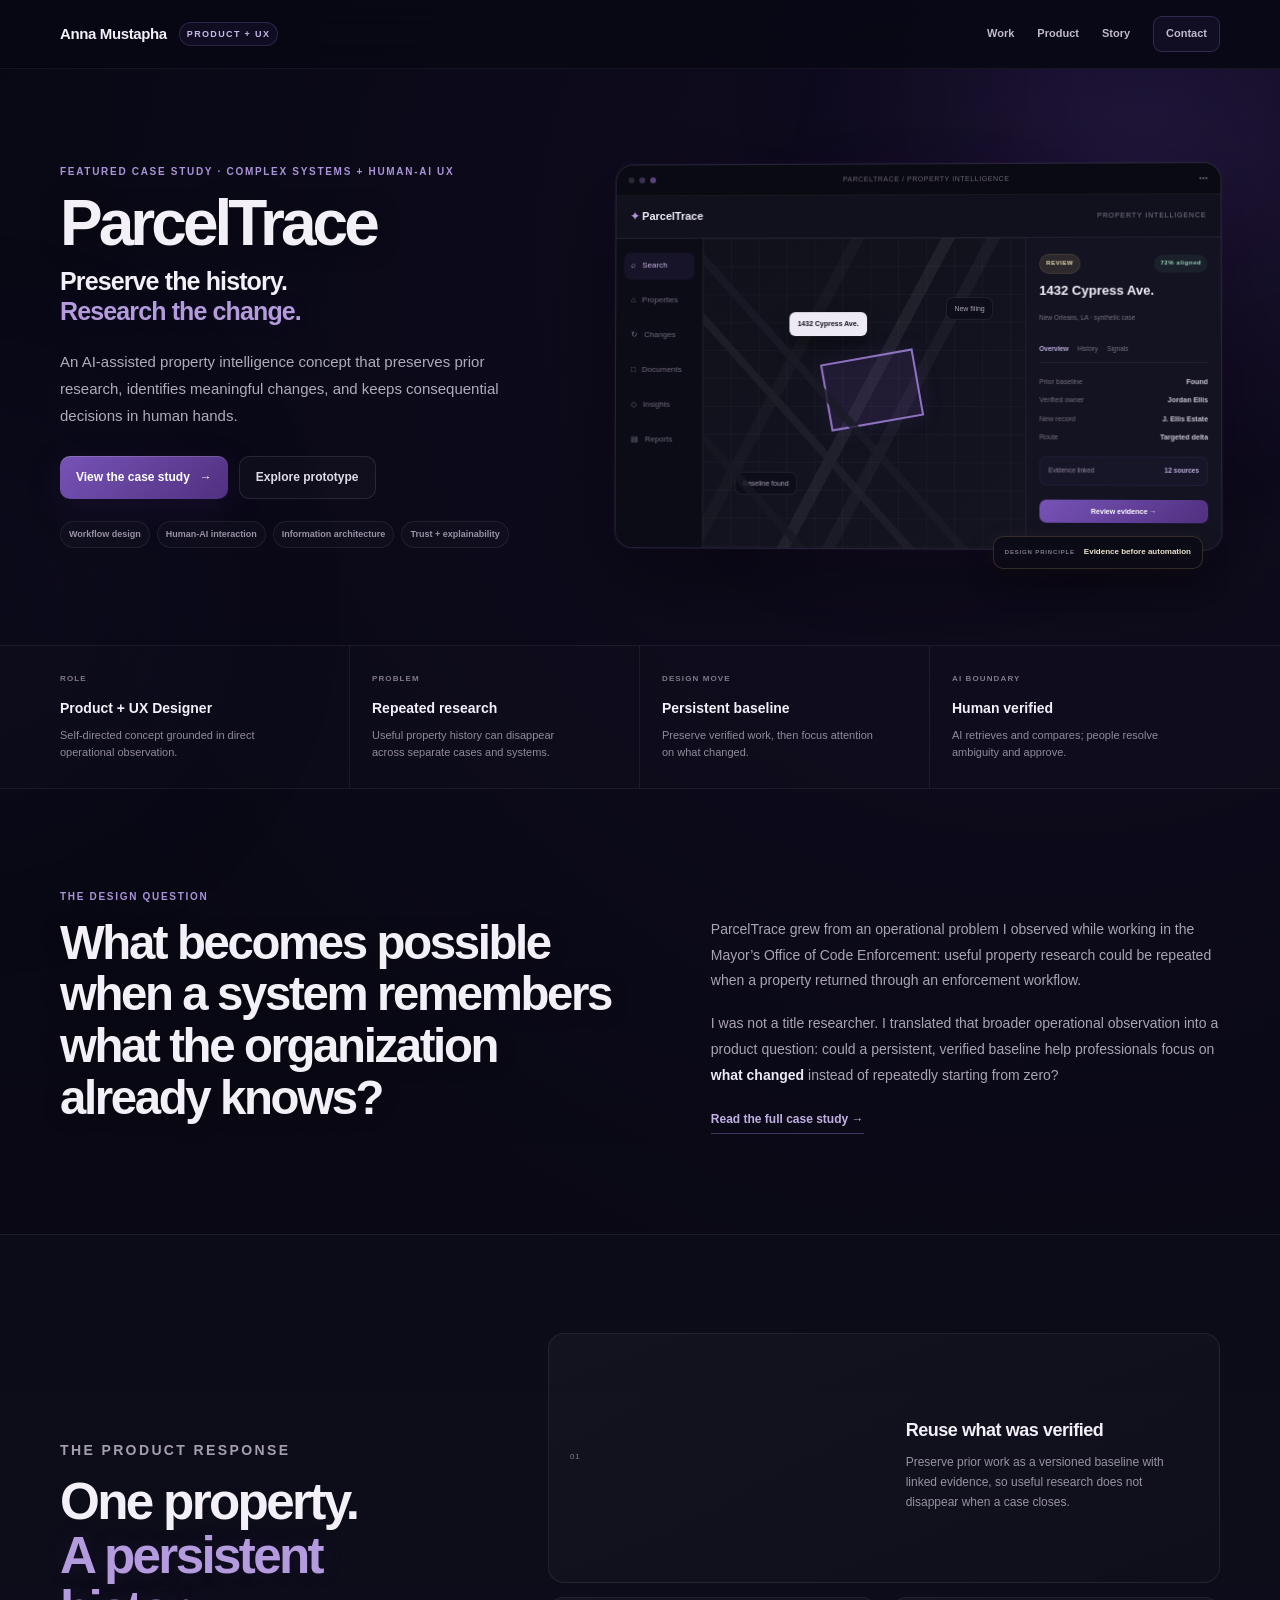
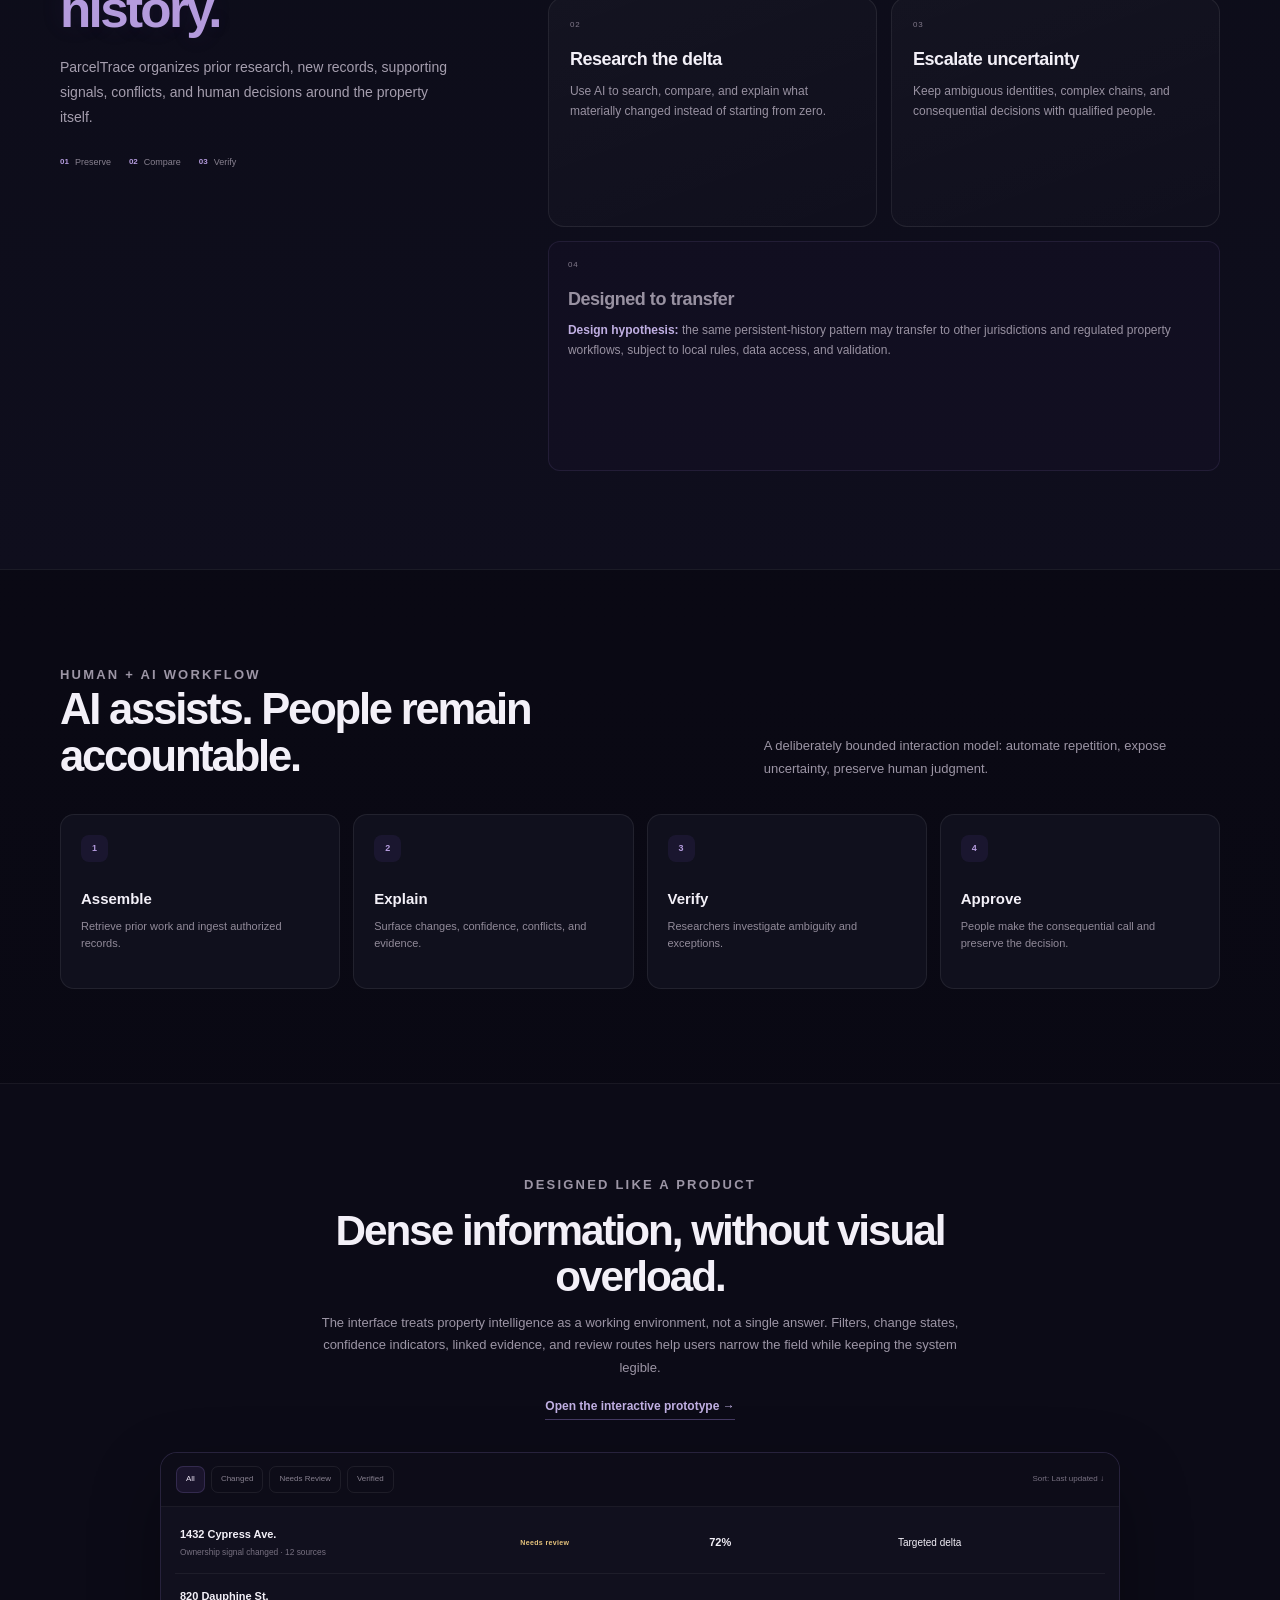
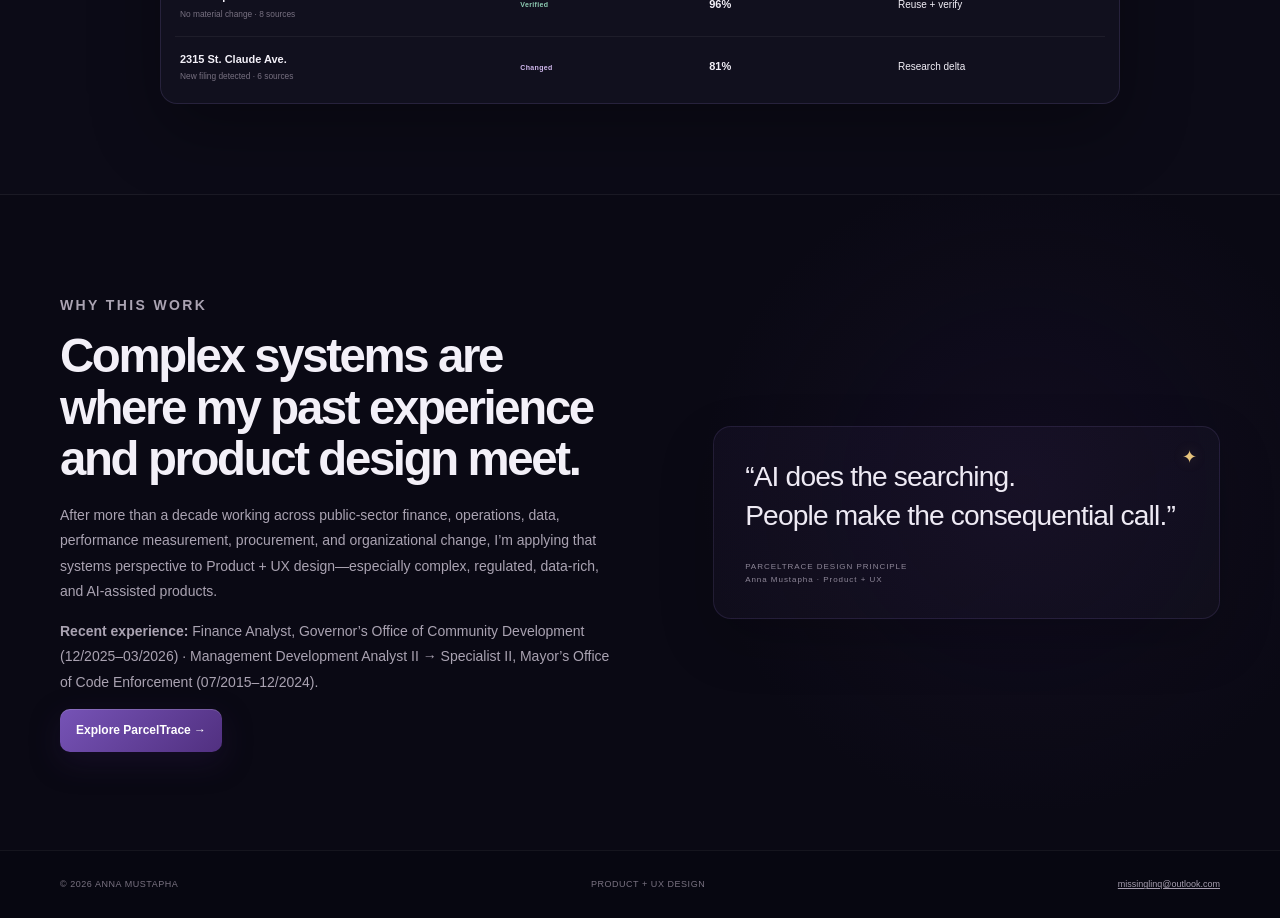
==== commit 678318b9: "Harden portfolio browser security policy" ====
--- a/index.html
+++ b/index.html
@@ -2,6 +2,8 @@
 <html lang="en">
 <head>
   <meta charset="utf-8">
+  <meta http-equiv="Content-Security-Policy" content="default-src 'self'; script-src 'none'; style-src 'self' https://fonts.googleapis.com; font-src https://fonts.gstatic.com; img-src 'self' data:; connect-src 'none'; object-src 'none'; base-uri 'none'; form-action 'none'; frame-src 'none'; upgrade-insecure-requests">
+  <meta name="referrer" content="no-referrer">
   <meta name="viewport" content="width=device-width,initial-scale=1">
   <meta name="description" content="Anna Mustapha — Product + UX designer focused on complex systems, human-centered AI, and data-rich workflows.">
   <meta name="theme-color" content="#080814">
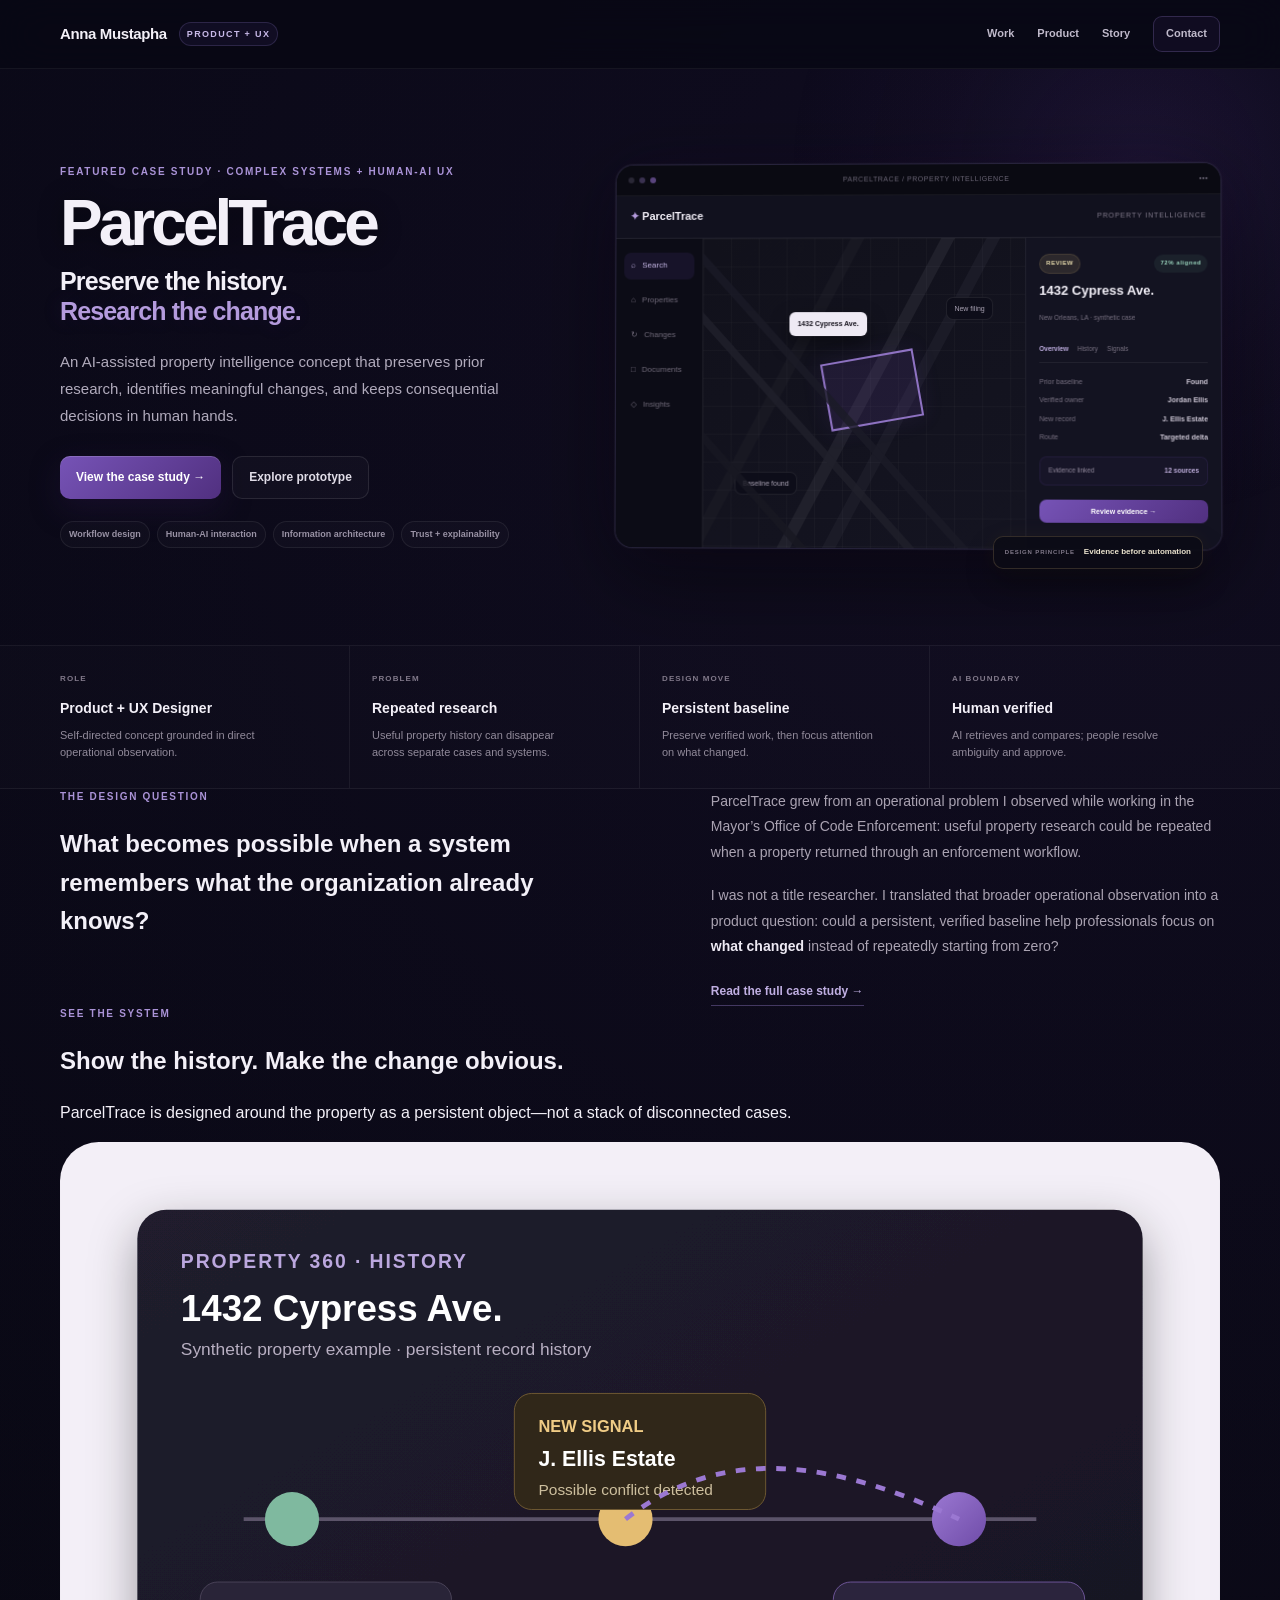
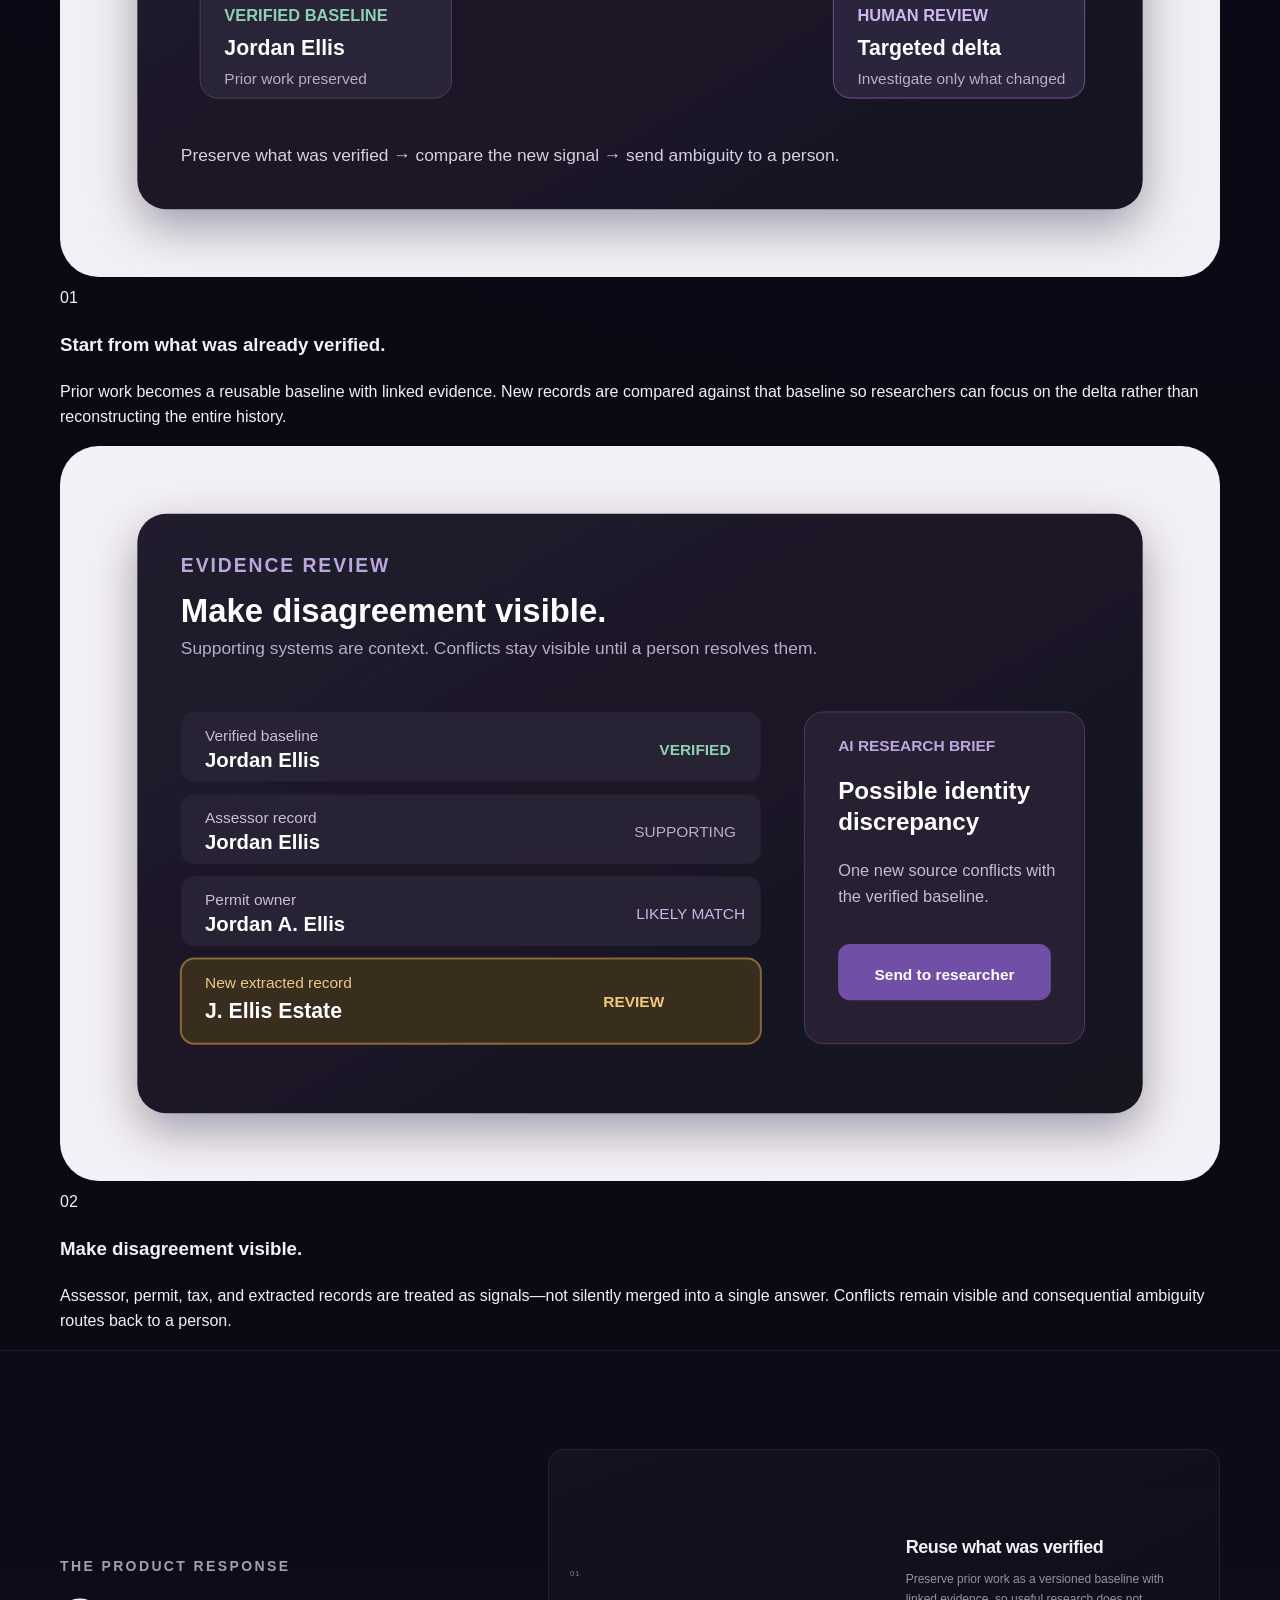
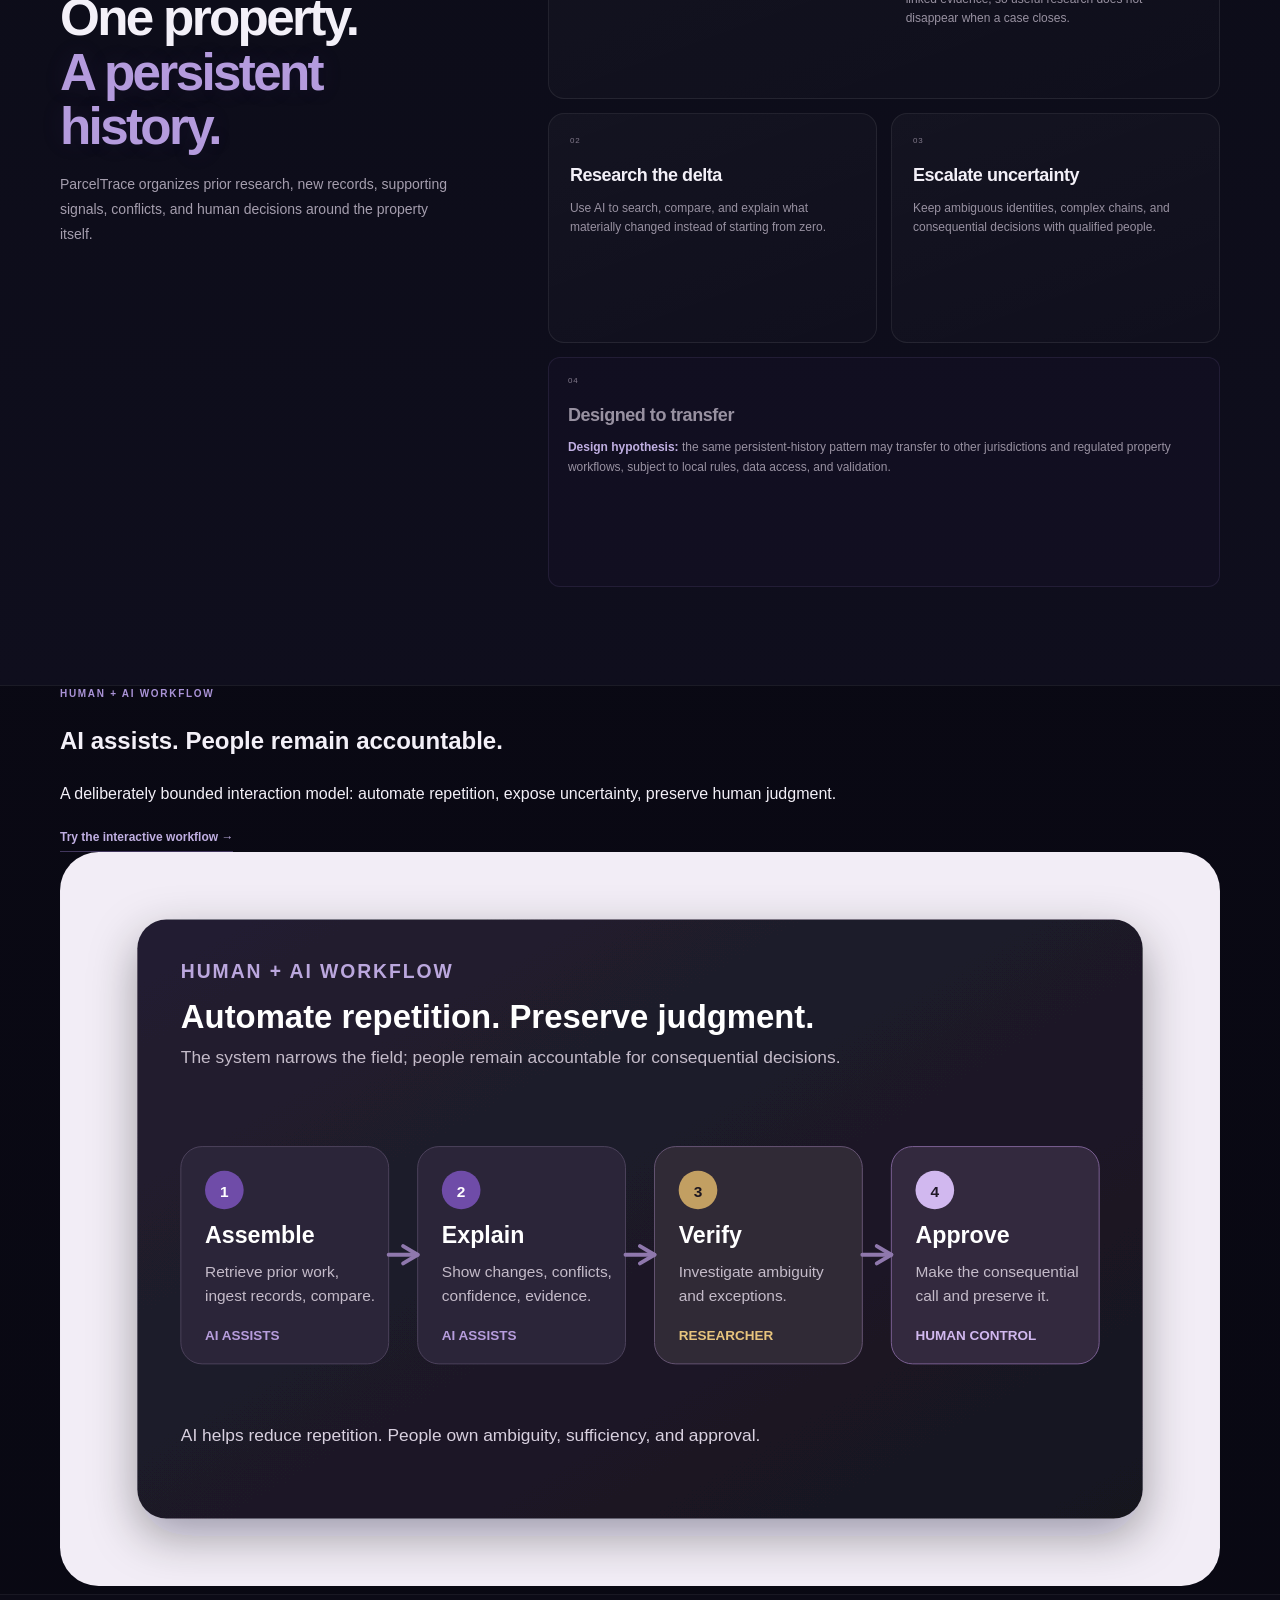
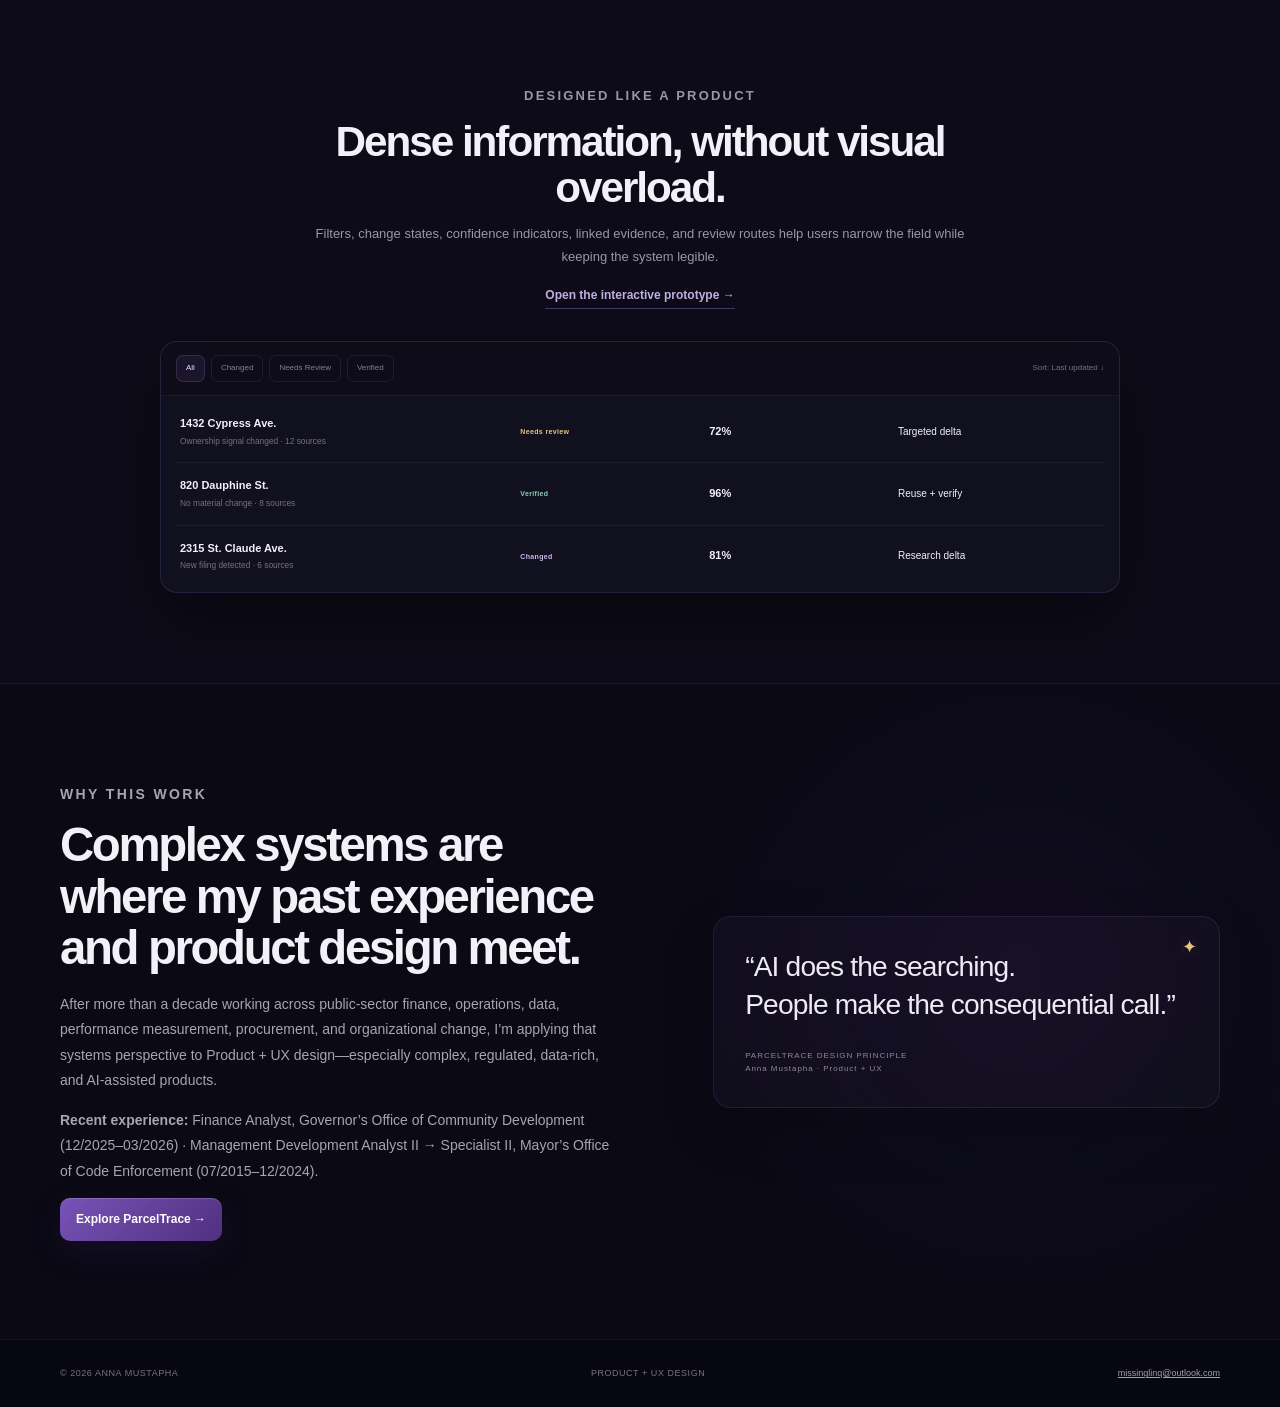
==== commit 8c1e625b: "Restore portfolio visual storytelling and readable hierarchy" ====
--- a/index.html
+++ b/index.html
@@ -6,7 +6,7 @@
   <meta name="referrer" content="no-referrer">
   <meta name="viewport" content="width=device-width,initial-scale=1">
   <meta name="description" content="Anna Mustapha — Product + UX designer focused on complex systems, human-centered AI, and data-rich workflows.">
-  <meta name="theme-color" content="#080814">
+  <meta name="theme-color" content="#17141f">
   <title>Anna Mustapha | Product + UX Designer</title>
   <link rel="preconnect" href="https://fonts.googleapis.com">
   <link rel="preconnect" href="https://fonts.gstatic.com" crossorigin>
@@ -14,124 +14,103 @@
   <link rel="stylesheet" href="site.css">
 </head>
 <body>
-  <div class="ambient ambient-one" aria-hidden="true"></div>
-  <div class="ambient ambient-two" aria-hidden="true"></div>
+<header class="site-header">
+  <div class="nav shell">
+    <a class="brand" href="#top"><span>Anna Mustapha</span><small>PRODUCT + UX</small></a>
+    <nav aria-label="Primary navigation">
+      <a href="#work">Work</a><a href="#product">Product</a><a href="#story">Story</a><a class="nav-cta" href="mailto:missinglinq@outlook.com">Contact</a>
+    </nav>
+  </div>
+</header>
 
-  <header class="site-header">
-    <div class="nav shell">
-      <a class="brand" href="#top"><span>Anna Mustapha</span><small>PRODUCT + UX</small></a>
-      <nav aria-label="Primary navigation">
-        <a href="#work">Work</a>
-        <a href="#product">Product</a>
-        <a href="#story">Story</a>
-        <a class="nav-cta" href="mailto:missinglinq@outlook.com">Contact</a>
-      </nav>
-    </div>
-  </header>
+<main id="top">
+  <section class="hero">
+    <div class="shell hero-grid">
+      <div class="hero-copy">
+        <p class="eyebrow">FEATURED CASE STUDY · COMPLEX SYSTEMS + HUMAN-AI UX</p>
+        <h1>ParcelTrace</h1>
+        <div class="hero-thesis"><span>Preserve the history.</span><span>Research the change.</span></div>
+        <p class="lede">An AI-assisted property intelligence concept that preserves prior research, identifies meaningful changes, and keeps consequential decisions in human hands.</p>
+        <div class="actions"><a class="button primary" href="case-study.html">View the case study →</a><a class="button secondary" href="prototype/">Explore prototype</a></div>
+        <div class="skill-chips" aria-label="Project highlights"><span>Workflow design</span><span>Human-AI interaction</span><span>Information architecture</span><span>Trust + explainability</span></div>
+      </div>
 
-  <main id="top">
-    <section class="hero">
-      <div class="shell hero-grid">
-        <div class="hero-copy">
-          <p class="eyebrow">FEATURED CASE STUDY · COMPLEX SYSTEMS + HUMAN-AI UX</p>
-          <h1>ParcelTrace</h1>
-          <div class="hero-thesis"><span>Preserve the history.</span><span>Research the change.</span></div>
-          <p class="lede">An AI-assisted property intelligence concept that preserves prior research, identifies meaningful changes, and keeps consequential decisions in human hands.</p>
-          <div class="actions">
-            <a class="button primary" href="case-study.html">View the case study <span>→</span></a>
-            <a class="button secondary" href="prototype/">Explore prototype</a>
-          </div>
-          <div class="skill-chips" aria-label="Project highlights"><span>Workflow design</span><span>Human-AI interaction</span><span>Information architecture</span><span>Trust + explainability</span></div>
-        </div>
-
-        <div class="product-stage" aria-label="ParcelTrace product preview">
-          <div class="stage-glow" aria-hidden="true"></div>
-          <div class="browser-shell">
-            <div class="browser-top"><div class="browser-dots"><i></i><i></i><i></i></div><span>parceltrace / property intelligence</span><b>•••</b></div>
-            <div class="appbar"><strong><i>✦</i> ParcelTrace</strong><small>PROPERTY INTELLIGENCE</small></div>
-            <div class="appbody">
-              <aside>
-                <span class="active">⌕ <b>Search</b></span><span>⌂ <b>Properties</b></span><span>↻ <b>Changes</b></span><span>□ <b>Documents</b></span><span>◇ <b>Insights</b></span><span>▤ <b>Reports</b></span>
-              </aside>
-              <div class="map"><div class="map-grid"></div><div class="lot"></div><div class="pin">1432 Cypress Ave.</div><div class="signal signal-a">New filing</div><div class="signal signal-b">Baseline found</div></div>
-              <div class="panel">
-                <div class="panel-row"><span class="risk">REVIEW</span><span class="confidence-pill">72% aligned</span></div>
-                <h3>1432 Cypress Ave.</h3><small>New Orleans, LA · synthetic case</small>
-                <nav><b>Overview</b><span>History</span><span>Signals</span></nav>
-                <dl><dt>Prior baseline</dt><dd>Found</dd><dt>Verified owner</dt><dd>Jordan Ellis</dd><dt>New record</dt><dd>J. Ellis Estate</dd><dt>Route</dt><dd>Targeted delta</dd></dl>
-                <div class="evidence"><span>Evidence linked</span><b>12 sources</b></div>
-                <button type="button">Review evidence <span>→</span></button>
-              </div>
-            </div>
-          </div>
-          <div class="stage-note"><b>DESIGN PRINCIPLE</b><span>Evidence before automation</span></div>
-        </div>
-      </div>
-    </section>
-
-    <section class="proof-strip" id="work">
-      <div class="shell proof-grid">
-        <article><span class="proof-label">ROLE</span><strong>Product + UX Designer</strong><p>Self-directed concept grounded in direct operational observation.</p></article>
-        <article><span class="proof-label">PROBLEM</span><strong>Repeated research</strong><p>Useful property history can disappear across separate cases and systems.</p></article>
-        <article><span class="proof-label">DESIGN MOVE</span><strong>Persistent baseline</strong><p>Preserve verified work, then focus attention on what changed.</p></article>
-        <article><span class="proof-label">AI BOUNDARY</span><strong>Human verified</strong><p>AI retrieves and compares; people resolve ambiguity and approve.</p></article>
-      </div>
-    </section>
-
-    <section class="question shell">
-      <p class="eyebrow">THE DESIGN QUESTION</p>
-      <div class="question-grid">
-        <h2>What becomes possible when a system remembers what the organization already knows?</h2>
-        <div class="question-copy"><p>ParcelTrace grew from an operational problem I observed while working in the Mayor’s Office of Code Enforcement: useful property research could be repeated when a property returned through an enforcement workflow.</p><p>I was not a title researcher. I translated that broader operational observation into a product question: could a persistent, verified baseline help professionals focus on <strong>what changed</strong> instead of repeatedly starting from zero?</p><a class="text-link" href="case-study.html">Read the full case study →</a></div>
-      </div>
-    </section>
-
-    <section class="opportunity" id="product">
-      <div class="shell opportunity-grid">
-        <div class="opportunity-copy"><p class="eyebrow">THE PRODUCT RESPONSE</p><h2>One property.<br><span>A persistent history.</span></h2><p>ParcelTrace organizes prior research, new records, supporting signals, conflicts, and human decisions around the property itself.</p><div class="micro-stats"><span><b>01</b> Preserve</span><span><b>02</b> Compare</span><span><b>03</b> Verify</span></div></div>
-        <div class="capability-grid">
-          <article class="capability featured"><span class="cap-num">01</span><div><h3>Reuse what was verified</h3><p>Preserve prior work as a versioned baseline with linked evidence, so useful research does not disappear when a case closes.</p></div></article>
-          <article class="capability"><span class="cap-num">02</span><div><h3>Research the delta</h3><p>Use AI to search, compare, and explain what materially changed instead of starting from zero.</p></div></article>
-          <article class="capability"><span class="cap-num">03</span><div><h3>Escalate uncertainty</h3><p>Keep ambiguous identities, complex chains, and consequential decisions with qualified people.</p></div></article>
-          <article class="capability hypothesis"><span class="cap-num">04</span><div><h3>Designed to transfer</h3><p><b>Design hypothesis:</b> the same persistent-history pattern may transfer to other jurisdictions and regulated property workflows, subject to local rules, data access, and validation.</p></div></article>
-        </div>
-      </div>
-    </section>
-
-    <section class="workflow">
-      <div class="shell">
-        <div class="section-heading"><div><p class="eyebrow">HUMAN + AI WORKFLOW</p><h2>AI assists. People remain accountable.</h2></div><p>A deliberately bounded interaction model: automate repetition, expose uncertainty, preserve human judgment.</p></div>
-        <div class="steps">
-          <article><b>1</b><div><h3>Assemble</h3><p>Retrieve prior work and ingest authorized records.</p></div></article>
-          <article><b>2</b><div><h3>Explain</h3><p>Surface changes, confidence, conflicts, and evidence.</p></div></article>
-          <article><b>3</b><div><h3>Verify</h3><p>Researchers investigate ambiguity and exceptions.</p></div></article>
-          <article><b>4</b><div><h3>Approve</h3><p>People make the consequential call and preserve the decision.</p></div></article>
-        </div>
-      </div>
-    </section>
-
-    <section class="product-console">
-      <div class="shell">
-        <div class="console-heading"><p class="eyebrow">DESIGNED LIKE A PRODUCT</p><h2>Dense information, without visual overload.</h2><p>The interface treats property intelligence as a working environment, not a single answer. Filters, change states, confidence indicators, linked evidence, and review routes help users narrow the field while keeping the system legible.</p><a class="text-link" href="prototype/">Open the interactive prototype →</a></div>
-        <div class="console-shell" aria-label="Illustrative ParcelTrace research queue">
-          <div class="console-toolbar"><div class="filters"><span class="filter active">All</span><span class="filter">Changed</span><span class="filter">Needs Review</span><span class="filter">Verified</span></div><span class="sort">Sort: Last updated ↓</span></div>
-          <div class="console-list">
-            <div class="console-row"><div><strong>1432 Cypress Ave.</strong><small>Ownership signal changed · 12 sources</small></div><span class="status review">Needs review</span><strong>72%</strong><span class="hide-mobile">Targeted delta</span></div>
-            <div class="console-row"><div><strong>820 Dauphine St.</strong><small>No material change · 8 sources</small></div><span class="status verified">Verified</span><strong>96%</strong><span class="hide-mobile">Reuse + verify</span></div>
-            <div class="console-row"><div><strong>2315 St. Claude Ave.</strong><small>New filing detected · 6 sources</small></div><span class="status changed">Changed</span><strong>81%</strong><span class="hide-mobile">Research delta</span></div>
+      <div class="product-stage" aria-label="ParcelTrace product preview">
+        <div class="browser-shell">
+          <div class="browser-top"><div class="browser-dots"><i></i><i></i><i></i></div><span>parceltrace / property intelligence</span><b>•••</b></div>
+          <div class="appbar"><strong><i>✦</i> ParcelTrace</strong><small>PROPERTY INTELLIGENCE</small></div>
+          <div class="appbody">
+            <aside><span class="active">⌕ <b>Search</b></span><span>⌂ <b>Properties</b></span><span>↻ <b>Changes</b></span><span>□ <b>Documents</b></span><span>◇ <b>Insights</b></span></aside>
+            <div class="map"><div class="map-grid"></div><div class="lot"></div><div class="pin">1432 Cypress Ave.</div><div class="signal signal-a">New filing</div><div class="signal signal-b">Baseline found</div></div>
+            <div class="panel"><div class="panel-row"><span class="risk">REVIEW</span><span class="confidence-pill">72% aligned</span></div><h3>1432 Cypress Ave.</h3><small>New Orleans, LA · synthetic case</small><nav><b>Overview</b><span>History</span><span>Signals</span></nav><dl><dt>Prior baseline</dt><dd>Found</dd><dt>Verified owner</dt><dd>Jordan Ellis</dd><dt>New record</dt><dd>J. Ellis Estate</dd><dt>Route</dt><dd>Targeted delta</dd></dl><div class="evidence"><span>Evidence linked</span><b>12 sources</b></div><button type="button">Review evidence →</button></div>
           </div>
         </div>
+        <div class="stage-note"><b>DESIGN PRINCIPLE</b><span>Evidence before automation</span></div>
       </div>
-    </section>
+    </div>
+  </section>
 
-    <section id="story" class="story">
-      <div class="shell story-grid">
-        <div class="story-copy"><p class="eyebrow">WHY THIS WORK</p><h2>Complex systems are where my past experience and product design meet.</h2><p>After more than a decade working across public-sector finance, operations, data, performance measurement, procurement, and organizational change, I’m applying that systems perspective to Product + UX design—especially complex, regulated, data-rich, and AI-assisted products.</p><p><strong>Recent experience:</strong> Finance Analyst, Governor’s Office of Community Development (12/2025–03/2026) · Management Development Analyst II → Specialist II, Mayor’s Office of Code Enforcement (07/2015–12/2024).</p><a class="button primary" href="case-study.html">Explore ParcelTrace →</a></div>
-        <div class="quote-card"><blockquote>“AI does the searching.<br>People make the consequential call.”</blockquote><small>PARCELTRACE DESIGN PRINCIPLE<br>Anna Mustapha · Product + UX</small></div>
+  <section class="proof-strip" id="work">
+    <div class="shell proof-grid">
+      <article><span class="proof-label">ROLE</span><strong>Product + UX Designer</strong><p>Self-directed concept grounded in direct operational observation.</p></article>
+      <article><span class="proof-label">PROBLEM</span><strong>Repeated research</strong><p>Useful property history can disappear across separate cases and systems.</p></article>
+      <article><span class="proof-label">DESIGN MOVE</span><strong>Persistent baseline</strong><p>Preserve verified work, then focus attention on what changed.</p></article>
+      <article><span class="proof-label">AI BOUNDARY</span><strong>Human verified</strong><p>AI retrieves and compares; people resolve ambiguity and approve.</p></article>
+    </div>
+  </section>
+
+  <section class="question-section">
+    <div class="shell question-grid">
+      <div><p class="eyebrow dark-label">THE DESIGN QUESTION</p><h2>What becomes possible when a system remembers what the organization already knows?</h2></div>
+      <div class="question-copy"><p>ParcelTrace grew from an operational problem I observed while working in the Mayor’s Office of Code Enforcement: useful property research could be repeated when a property returned through an enforcement workflow.</p><p>I was not a title researcher. I translated that broader operational observation into a product question: could a persistent, verified baseline help professionals focus on <strong>what changed</strong> instead of repeatedly starting from zero?</p><a class="text-link dark-link" href="case-study.html">Read the full case study →</a></div>
+    </div>
+  </section>
+
+  <section class="visual-story" id="product">
+    <div class="shell">
+      <div class="section-intro"><p class="eyebrow">SEE THE SYSTEM</p><h2>Show the history. Make the change obvious.</h2><p>ParcelTrace is designed around the property as a persistent object—not a stack of disconnected cases.</p></div>
+      <div class="visual-row"><img src="assets/history-map.svg" alt="ParcelTrace property history visualization showing a verified baseline, a new signal, and human review"><div class="visual-copy"><span class="number">01</span><h3>Start from what was already verified.</h3><p>Prior work becomes a reusable baseline with linked evidence. New records are compared against that baseline so researchers can focus on the delta rather than reconstructing the entire history.</p></div></div>
+      <div class="visual-row reverse"><img src="assets/evidence-review.svg" alt="ParcelTrace evidence review visualization showing supporting sources, a conflicting record, and human review"><div class="visual-copy"><span class="number">02</span><h3>Make disagreement visible.</h3><p>Assessor, permit, tax, and extracted records are treated as signals—not silently merged into a single answer. Conflicts remain visible and consequential ambiguity routes back to a person.</p></div></div>
+    </div>
+  </section>
+
+  <section class="opportunity">
+    <div class="shell opportunity-grid">
+      <div class="opportunity-copy"><p class="eyebrow">THE PRODUCT RESPONSE</p><h2>One property.<br><span>A persistent history.</span></h2><p>ParcelTrace organizes prior research, new records, supporting signals, conflicts, and human decisions around the property itself.</p></div>
+      <div class="capability-grid">
+        <article class="capability featured"><span class="cap-num">01</span><div><h3>Reuse what was verified</h3><p>Preserve prior work as a versioned baseline with linked evidence, so useful research does not disappear when a case closes.</p></div></article>
+        <article class="capability"><span class="cap-num">02</span><div><h3>Research the delta</h3><p>Use AI to search, compare, and explain what materially changed instead of starting from zero.</p></div></article>
+        <article class="capability"><span class="cap-num">03</span><div><h3>Escalate uncertainty</h3><p>Keep ambiguous identities, complex chains, and consequential decisions with qualified people.</p></div></article>
+        <article class="capability hypothesis"><span class="cap-num">04</span><div><h3>Designed to transfer</h3><p><b>Design hypothesis:</b> the same persistent-history pattern may transfer to other jurisdictions and regulated property workflows, subject to local rules, data access, and validation.</p></div></article>
       </div>
-    </section>
-  </main>
+    </div>
+  </section>
 
-  <footer><div class="shell"><span>© 2026 Anna Mustapha</span><span>Product + UX Design</span><a href="mailto:missinglinq@outlook.com">missinglinq@outlook.com</a></div></footer>
+  <section class="workflow-section">
+    <div class="shell workflow-grid">
+      <div class="workflow-copy"><p class="eyebrow dark-label">HUMAN + AI WORKFLOW</p><h2>AI assists. People remain accountable.</h2><p>A deliberately bounded interaction model: automate repetition, expose uncertainty, preserve human judgment.</p><a class="text-link dark-link" href="prototype/">Try the interactive workflow →</a></div>
+      <img src="assets/human-ai-flow.svg" alt="Four-step ParcelTrace workflow: AI assemble, AI explain, researcher verify, human approve">
+    </div>
+  </section>
+
+  <section class="product-console">
+    <div class="shell console-layout">
+      <div class="console-heading"><p class="eyebrow">DESIGNED LIKE A PRODUCT</p><h2>Dense information, without visual overload.</h2><p>Filters, change states, confidence indicators, linked evidence, and review routes help users narrow the field while keeping the system legible.</p><a class="text-link" href="prototype/">Open the interactive prototype →</a></div>
+      <div class="console-shell" aria-label="Illustrative ParcelTrace research queue">
+        <div class="console-toolbar"><div class="filters"><span class="filter active">All</span><span class="filter">Changed</span><span class="filter">Needs Review</span><span class="filter">Verified</span></div><span class="sort">Sort: Last updated ↓</span></div>
+        <div class="console-list"><div class="console-row"><div><strong>1432 Cypress Ave.</strong><small>Ownership signal changed · 12 sources</small></div><span class="status review">Needs review</span><strong>72%</strong><span>Targeted delta</span></div><div class="console-row"><div><strong>820 Dauphine St.</strong><small>No material change · 8 sources</small></div><span class="status verified">Verified</span><strong>96%</strong><span>Reuse + verify</span></div><div class="console-row"><div><strong>2315 St. Claude Ave.</strong><small>New filing detected · 6 sources</small></div><span class="status changed">Changed</span><strong>81%</strong><span>Research delta</span></div></div>
+      </div>
+    </div>
+  </section>
+
+  <section id="story" class="story">
+    <div class="shell story-grid">
+      <div class="story-copy"><p class="eyebrow dark-label">WHY THIS WORK</p><h2>Complex systems are where my past experience and product design meet.</h2><p>After more than a decade working across public-sector finance, operations, data, performance measurement, procurement, and organizational change, I’m applying that systems perspective to Product + UX design—especially complex, regulated, data-rich, and AI-assisted products.</p><p><strong>Recent experience:</strong> Finance Analyst, Governor’s Office of Community Development (12/2025–03/2026) · Management Development Analyst II → Specialist II, Mayor’s Office of Code Enforcement (07/2015–12/2024).</p><a class="button primary" href="case-study.html">Explore ParcelTrace →</a></div>
+      <div class="quote-card"><blockquote>“AI does the searching.<br>People make the consequential call.”</blockquote><small>PARCELTRACE DESIGN PRINCIPLE<br>Anna Mustapha · Product + UX</small></div>
+    </div>
+  </section>
+</main>
+
+<footer><div class="shell"><span>© 2026 Anna Mustapha</span><span>Product + UX Design</span><a href="mailto:missinglinq@outlook.com">missinglinq@outlook.com</a></div></footer>
 </body>
 </html>
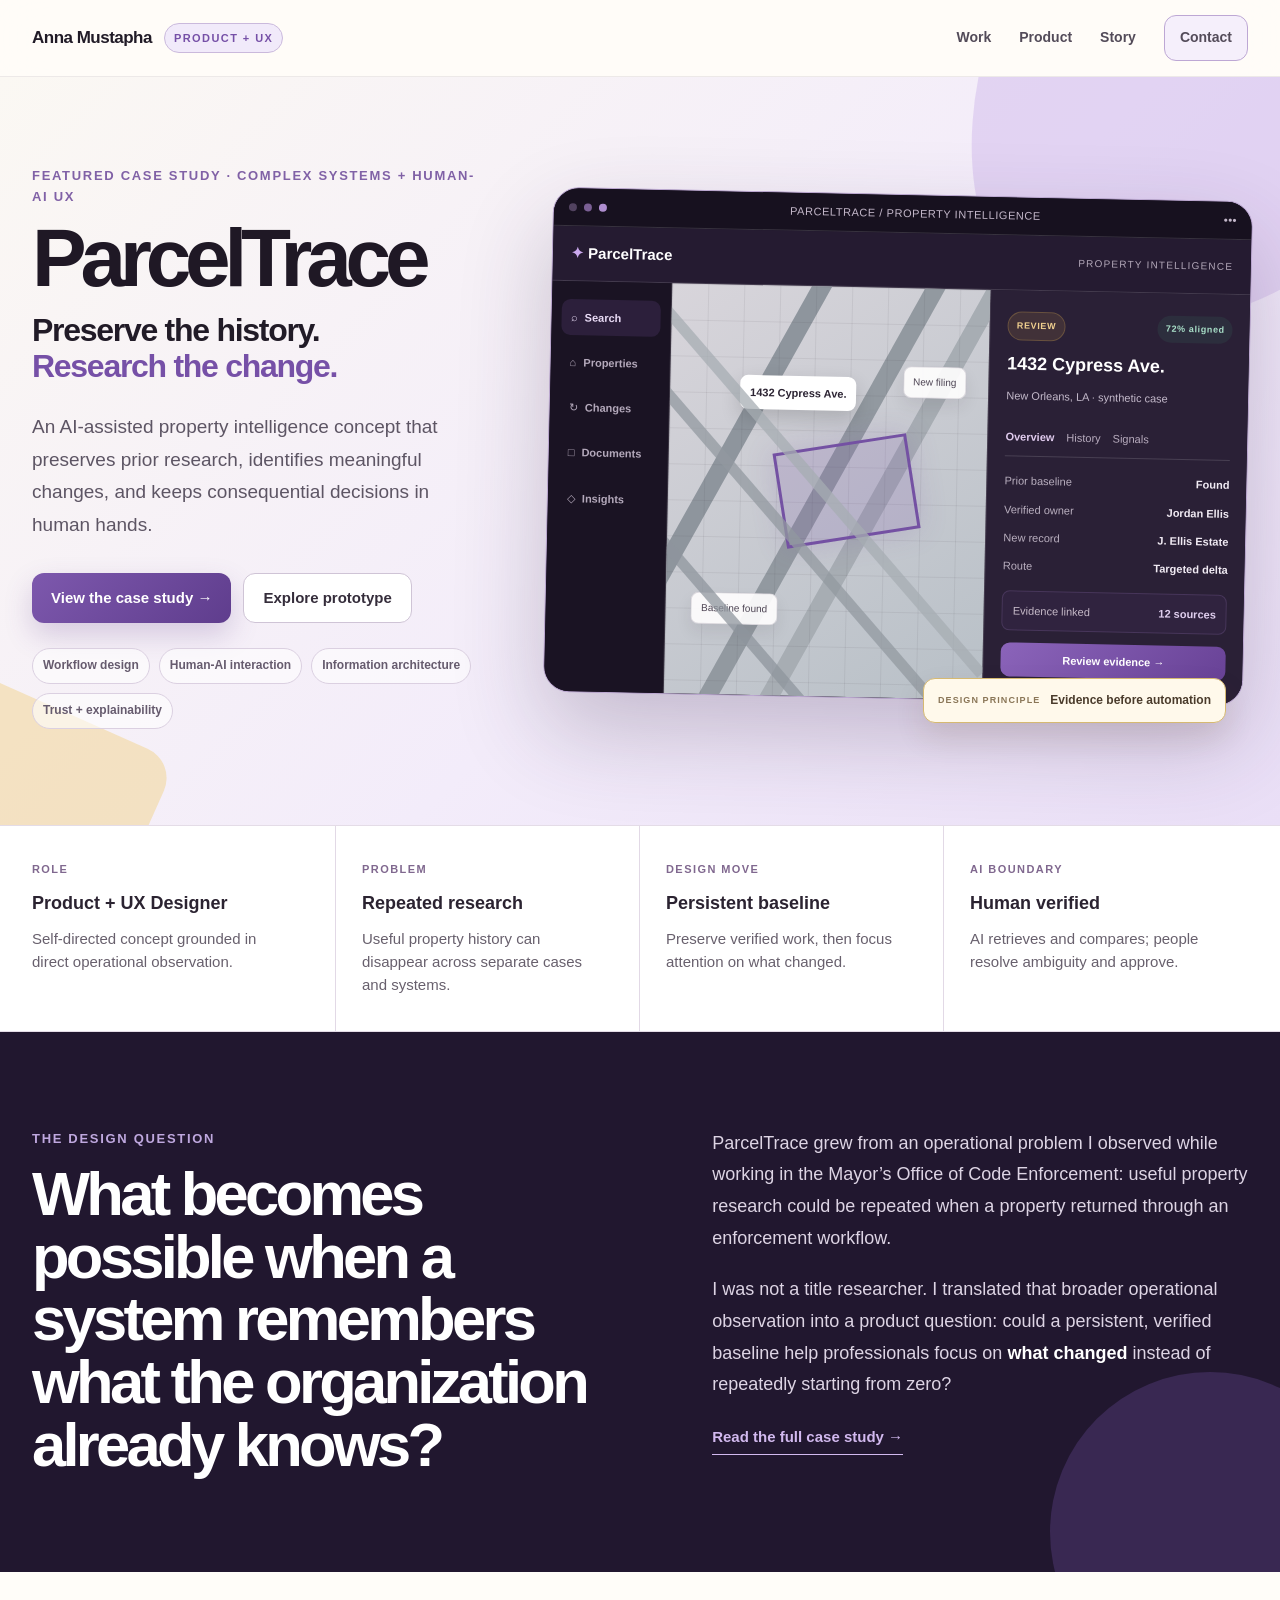
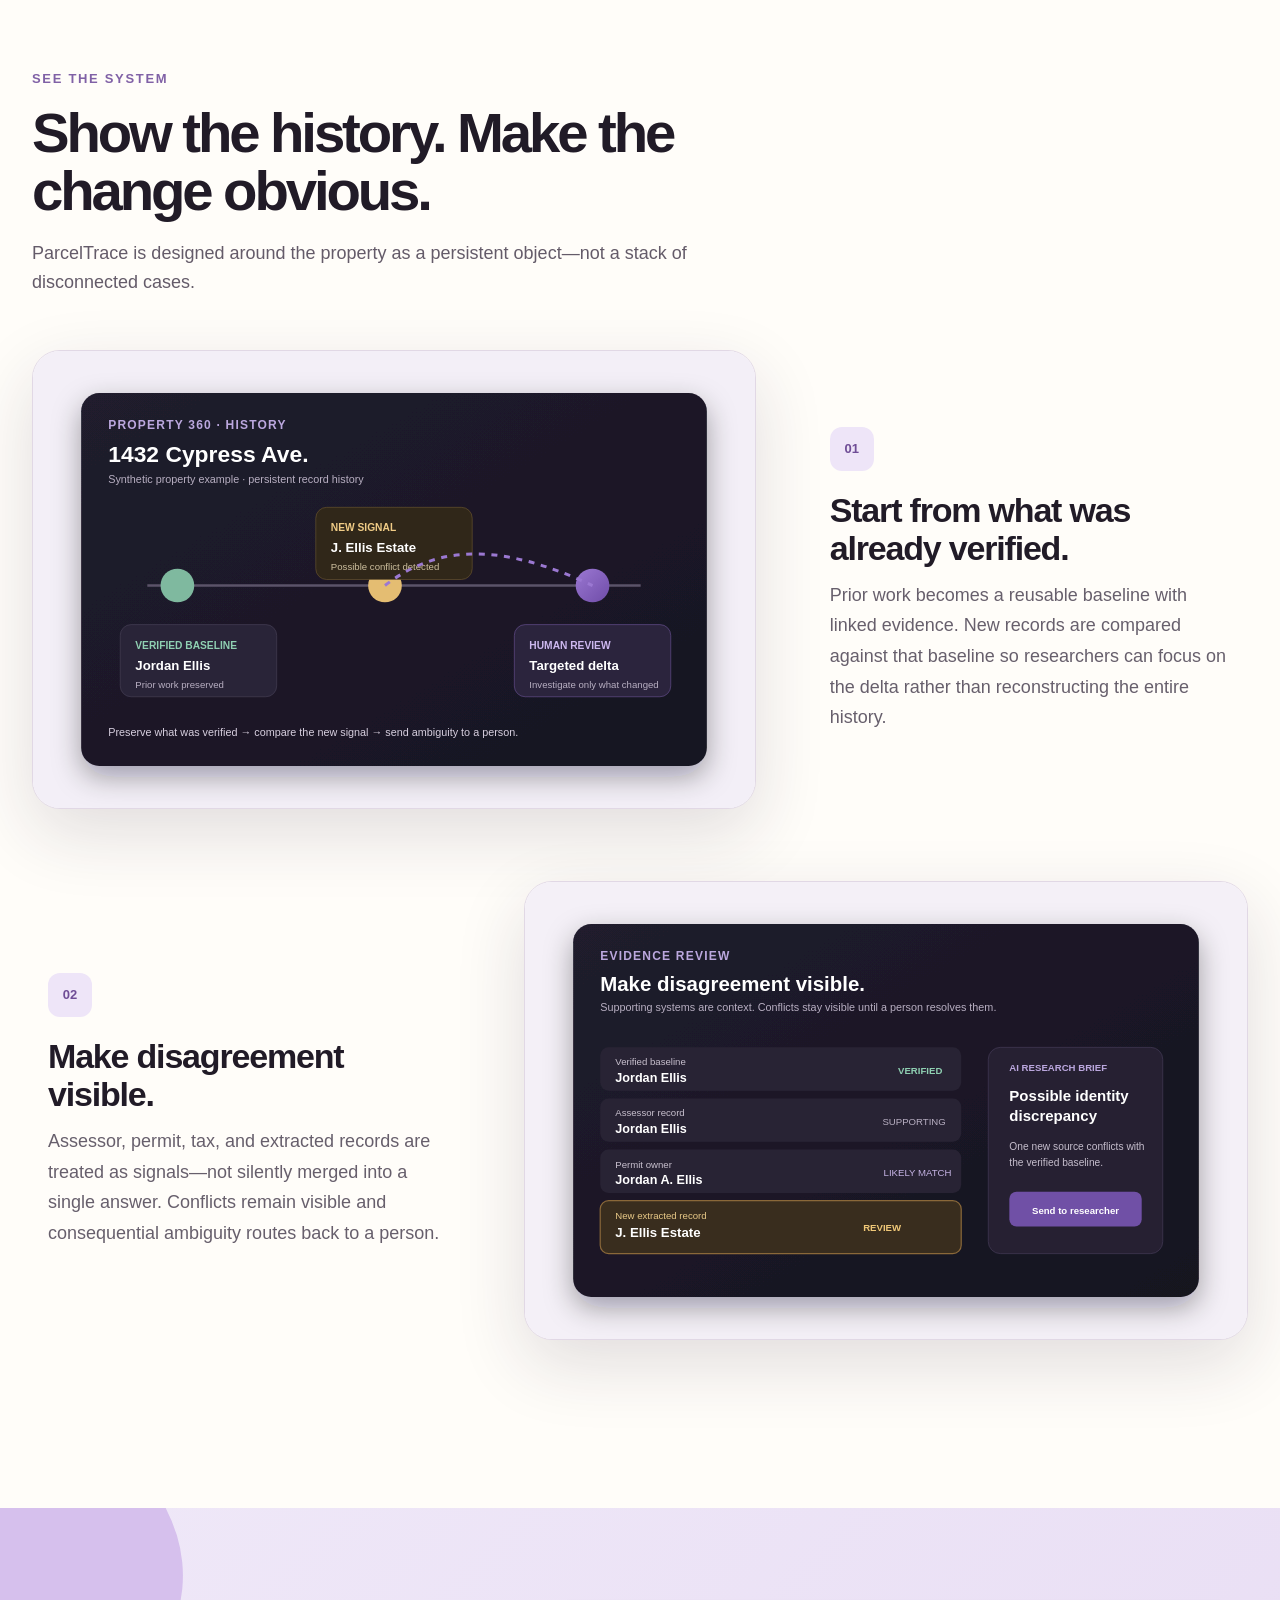
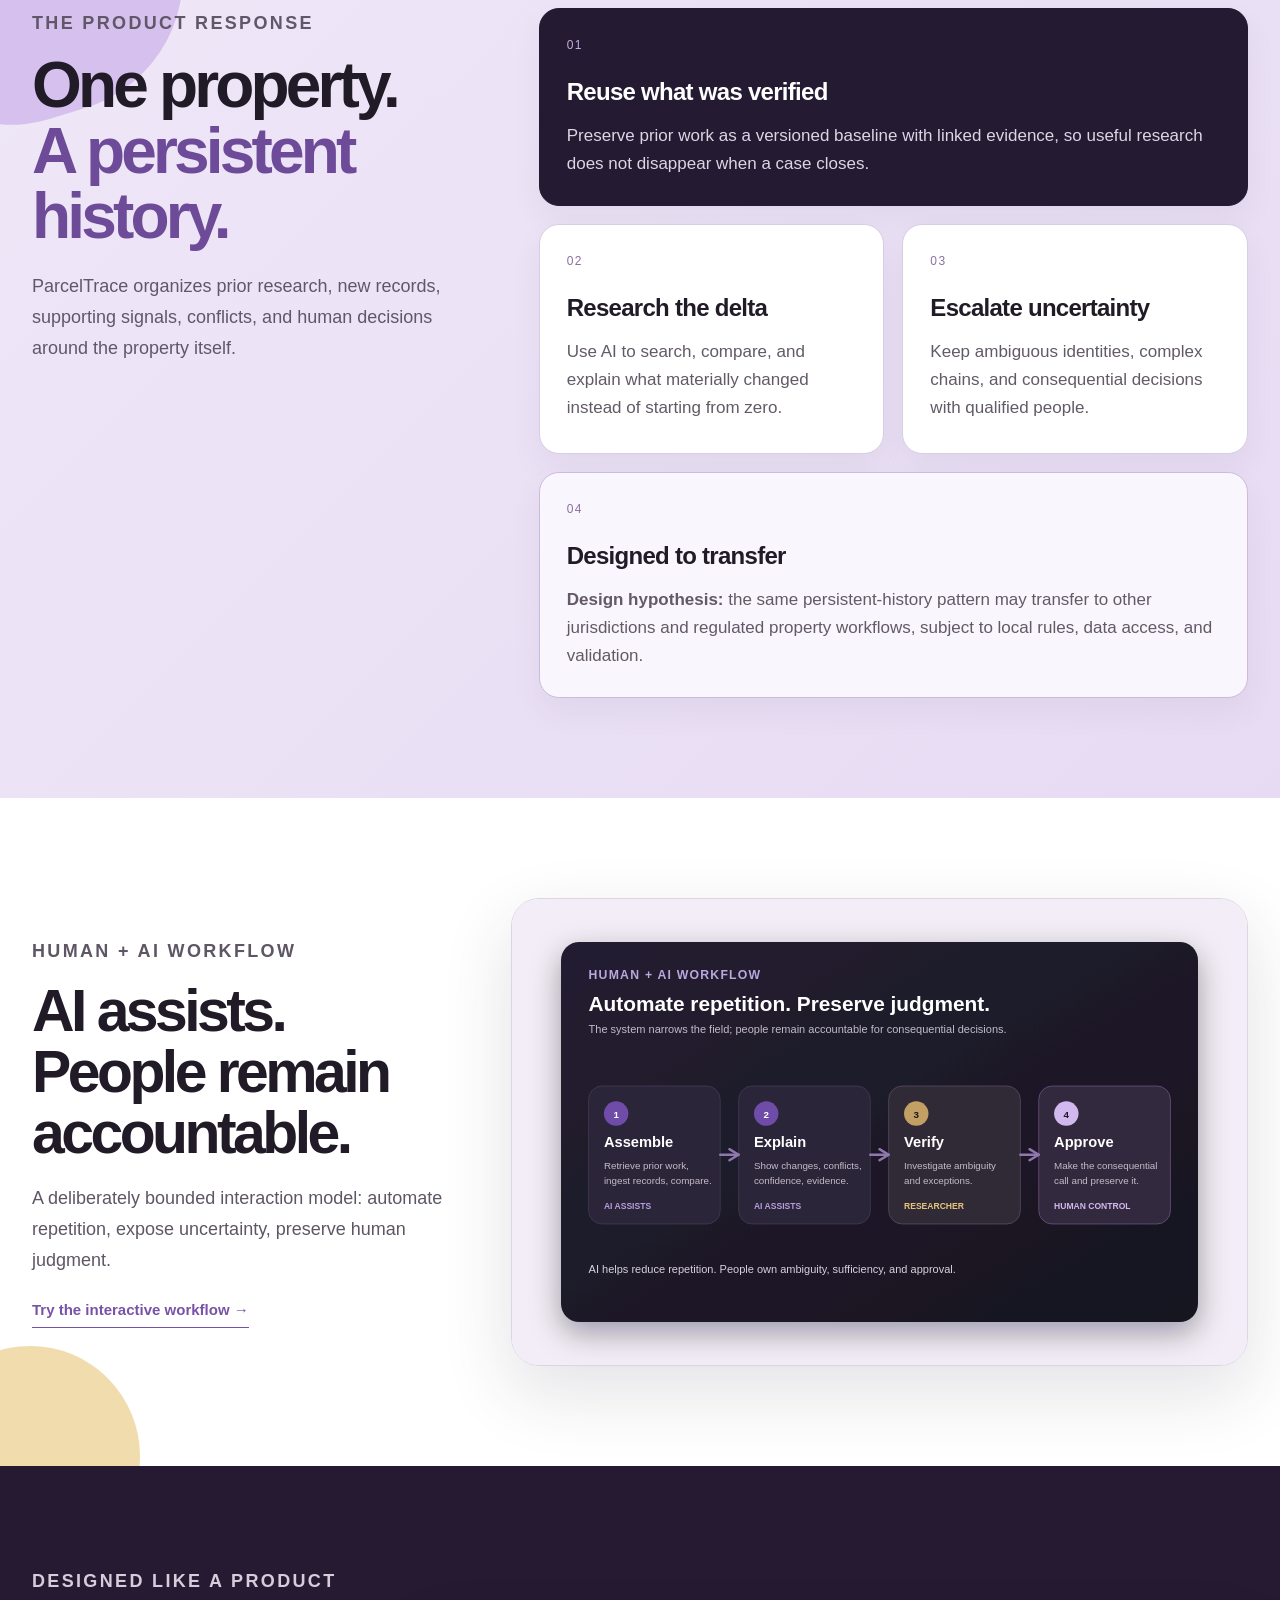
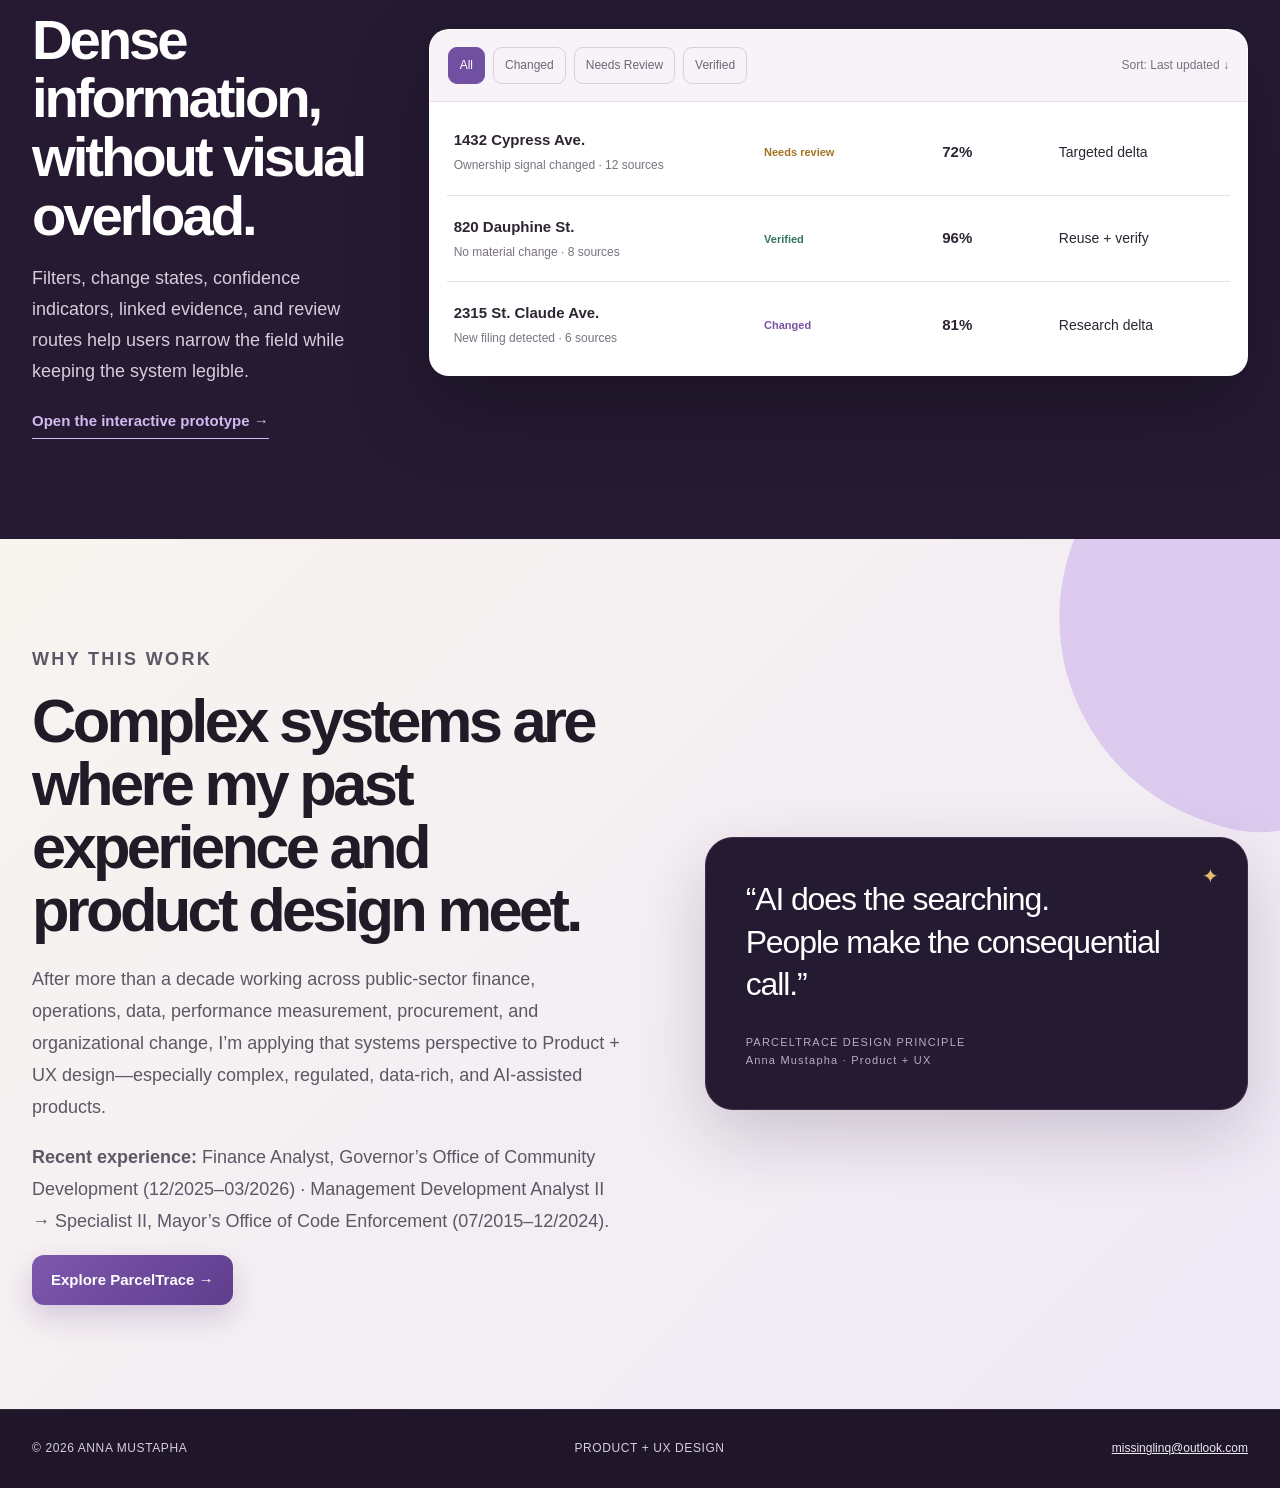
==== commit ef776d21: "Align portfolio browser theme with light-first redesign" ====
--- a/index.html
+++ b/index.html
@@ -6,7 +6,7 @@
   <meta name="referrer" content="no-referrer">
   <meta name="viewport" content="width=device-width,initial-scale=1">
   <meta name="description" content="Anna Mustapha — Product + UX designer focused on complex systems, human-centered AI, and data-rich workflows.">
-  <meta name="theme-color" content="#17141f">
+  <meta name="theme-color" content="#f7f3ee">
   <title>Anna Mustapha | Product + UX Designer</title>
   <link rel="preconnect" href="https://fonts.googleapis.com">
   <link rel="preconnect" href="https://fonts.gstatic.com" crossorigin>
@@ -88,7 +88,7 @@
 
   <section class="workflow-section">
     <div class="shell workflow-grid">
-      <div class="workflow-copy"><p class="eyebrow dark-label">HUMAN + AI WORKFLOW</p><h2>AI assists. People remain accountable.</h2><p>A deliberately bounded interaction model: automate repetition, expose uncertainty, preserve human judgment.</p><a class="text-link dark-link" href="prototype/">Try the interactive workflow →</a></div>
+      <div class="workflow-copy"><p class="eyebrow">HUMAN + AI WORKFLOW</p><h2>AI assists. People remain accountable.</h2><p>A deliberately bounded interaction model: automate repetition, expose uncertainty, preserve human judgment.</p><a class="text-link" href="prototype/">Try the interactive workflow →</a></div>
       <img src="assets/human-ai-flow.svg" alt="Four-step ParcelTrace workflow: AI assemble, AI explain, researcher verify, human approve">
     </div>
   </section>
@@ -105,7 +105,7 @@
 
   <section id="story" class="story">
     <div class="shell story-grid">
-      <div class="story-copy"><p class="eyebrow dark-label">WHY THIS WORK</p><h2>Complex systems are where my past experience and product design meet.</h2><p>After more than a decade working across public-sector finance, operations, data, performance measurement, procurement, and organizational change, I’m applying that systems perspective to Product + UX design—especially complex, regulated, data-rich, and AI-assisted products.</p><p><strong>Recent experience:</strong> Finance Analyst, Governor’s Office of Community Development (12/2025–03/2026) · Management Development Analyst II → Specialist II, Mayor’s Office of Code Enforcement (07/2015–12/2024).</p><a class="button primary" href="case-study.html">Explore ParcelTrace →</a></div>
+      <div class="story-copy"><p class="eyebrow">WHY THIS WORK</p><h2>Complex systems are where my past experience and product design meet.</h2><p>After more than a decade working across public-sector finance, operations, data, performance measurement, procurement, and organizational change, I’m applying that systems perspective to Product + UX design—especially complex, regulated, data-rich, and AI-assisted products.</p><p><strong>Recent experience:</strong> Finance Analyst, Governor’s Office of Community Development (12/2025–03/2026) · Management Development Analyst II → Specialist II, Mayor’s Office of Code Enforcement (07/2015–12/2024).</p><a class="button primary" href="case-study.html">Explore ParcelTrace →</a></div>
       <div class="quote-card"><blockquote>“AI does the searching.<br>People make the consequential call.”</blockquote><small>PARCELTRACE DESIGN PRINCIPLE<br>Anna Mustapha · Product + UX</small></div>
     </div>
   </section>
--- a/site.css
+++ b/site.css
@@ -1 +1 @@
-:root{--bg:#080814;--bg2:#0d0d1b;--panel:#121222;--panel2:#171629;--panel3:#1d1b31;--text:#f3f0f8;--muted:#b0aabd;--muted2:#817b91;--line:rgba(255,255,255,.085);--line2:rgba(103,74,164,.28);--purple:#6846a8;--purple2:#9d83d7;--purple3:#44266f;--lav:#c8b9e8;--blue:#7776ad;--green:#78bda2;--amber:#e7c47d;--shadow:0 28px 90px rgba(0,0,0,.48);--sans:'Inter',-apple-system,BlinkMacSystemFont,'Segoe UI',sans-serif}*{box-sizing:border-box}html{scroll-behavior:smooth}body{margin:0;background:radial-gradient(circle at 82% 6%,rgba(68,38,111,.13),transparent 28%),linear-gradient(180deg,var(--bg),#0a0914 55%,#080812);color:var(--text);font-family:var(--sans);font-size:16px;line-height:1.62;-webkit-font-smoothing:antialiased;overflow-x:hidden}body:before{content:"";position:fixed;inset:0;pointer-events:none;background:linear-gradient(rgba(255,255,255,.009) 1px,transparent 1px),linear-gradient(90deg,rgba(255,255,255,.009) 1px,transparent 1px);background-size:72px 72px;mask-image:linear-gradient(to bottom,rgba(0,0,0,.5),transparent 72%);z-index:-2}.ambient{position:fixed;border-radius:50%;filter:blur(110px);pointer-events:none;z-index:-1;opacity:.15}.ambient-one{width:520px;height:520px;background:#44266f;top:-180px;right:-160px}.ambient-two{width:420px;height:420px;background:#303064;top:44%;left:-240px;opacity:.09}a{color:inherit}.shell{width:min(1160px,calc(100% - 64px));margin:auto}.site-header{position:sticky;top:0;z-index:40;background:rgba(8,8,20,.82);backdrop-filter:blur(22px);border-bottom:1px solid rgba(255,255,255,.055)}.nav{height:68px;display:flex;align-items:center}.brand{display:flex;align-items:center;gap:12px;text-decoration:none;font-weight:700;letter-spacing:-.025em;font-size:15px}.brand small{font-size:9px;letter-spacing:.15em;color:var(--lav);border:1px solid rgba(157,131,215,.2);background:rgba(104,70,168,.1);padding:4px 7px;border-radius:999px}.nav nav{margin-left:auto;display:flex;gap:23px;align-items:center}.nav nav a{text-decoration:none;color:#c0bacb;font-size:11px;font-weight:650}.nav nav a:hover{color:#fff}.nav-cta{padding:8px 12px;border:1px solid rgba(157,131,215,.24);border-radius:9px;background:rgba(104,70,168,.09)}.eyebrow{margin:0 0 12px;font-size:10px;font-weight:800;letter-spacing:.17em;color:#aa93d7}.hero{position:relative;padding:94px 0 96px;overflow:hidden}.hero:before{content:"";position:absolute;width:720px;height:720px;border-radius:50%;right:-220px;top:-260px;background:radial-gradient(circle,rgba(104,70,168,.14),rgba(68,38,111,.06) 40%,transparent 69%)}.hero-grid{display:grid;grid-template-columns:.88fr 1.12fr;gap:76px;align-items:center;position:relative;z-index:2}.hero-copy{max-width:510px}.hero h1{font-size:clamp(46px,5vw,67px);line-height:.96;letter-spacing:-.062em;margin:0 0 12px;font-weight:750;text-shadow:0 2px 24px rgba(0,0,0,.42)}.hero-thesis{display:flex;flex-direction:column;margin-bottom:22px}.hero-thesis span{font-size:clamp(19px,2vw,25px);line-height:1.2;letter-spacing:-.035em;font-weight:580}.hero-thesis span:last-child{color:#b49bdd;text-shadow:0 0 22px rgba(104,70,168,.16)}.lede{font-size:15px;line-height:1.8;color:#b1abbc;margin:0;max-width:520px}.actions{display:flex;gap:11px;flex-wrap:wrap;margin-top:27px}.button{display:inline-flex;align-items:center;justify-content:center;gap:10px;min-height:43px;padding:10px 16px;border-radius:10px;text-decoration:none;font-size:12px;font-weight:720;transition:.18s ease}.button:hover{transform:translateY(-2px)}.primary{background:linear-gradient(135deg,#7653b6,#513080);color:#fff;box-shadow:0 10px 30px rgba(43,24,72,.34),inset 0 1px 0 rgba(255,255,255,.16)}.primary:hover{box-shadow:0 14px 36px rgba(68,38,111,.42),0 0 22px rgba(157,131,215,.1)}.secondary{background:rgba(255,255,255,.025);border:1px solid rgba(255,255,255,.1);color:#e0dce7}.secondary:hover{border-color:rgba(157,131,215,.3);background:rgba(104,70,168,.06)}.skill-chips{display:flex;gap:7px;flex-wrap:wrap;margin-top:22px}.skill-chips span{font-size:9px;font-weight:650;color:#9992a5;border:1px solid rgba(255,255,255,.07);padding:5px 8px;border-radius:999px;background:rgba(255,255,255,.018)}.product-stage{position:relative;min-width:0}.stage-glow{position:absolute;inset:5% 7% -9%;background:radial-gradient(circle,rgba(104,70,168,.2),rgba(68,38,111,.06) 52%,transparent 74%);filter:blur(34px)}.browser-shell{position:relative;border:1px solid rgba(157,131,215,.18);border-radius:18px;background:#0e0e1a;overflow:hidden;box-shadow:var(--shadow),0 0 0 1px rgba(255,255,255,.025),0 0 65px rgba(68,38,111,.1);transform:perspective(1200px) rotateY(-1.5deg) rotateX(.7deg);transition:.35s ease}.browser-shell:hover{transform:perspective(1200px) translateY(-3px);box-shadow:0 36px 100px rgba(0,0,0,.55),0 0 75px rgba(68,38,111,.13)}.browser-top{height:31px;display:flex;align-items:center;justify-content:space-between;padding:0 12px;border-bottom:1px solid rgba(255,255,255,.06);background:#0a0a12;color:#696474;font-size:7px;letter-spacing:.08em;text-transform:uppercase}.browser-dots{display:flex;gap:5px}.browser-dots i{display:block;width:6px;height:6px;border-radius:50%;background:#292735}.browser-dots i:nth-child(2){background:#3a3150}.browser-dots i:nth-child(3){background:#59447d}.appbar{height:43px;display:flex;align-items:center;justify-content:space-between;padding:0 14px;border-bottom:1px solid rgba(255,255,255,.07);background:#11111e}.appbar strong{font-size:11px}.appbar strong i{font-style:normal;color:#b49bdd}.appbar small{font-size:7px;letter-spacing:.12em;color:#817a8b}.appbody{height:310px;display:grid;grid-template-columns:88px 1fr 194px}.appbody aside{padding:14px 8px;background:#0c0c16;border-right:1px solid rgba(255,255,255,.055);display:flex;flex-direction:column;gap:8px}.appbody aside span{padding:7px;border-radius:7px;color:#706a79;font-size:8px;white-space:nowrap}.appbody aside span b{font-weight:500;margin-left:4px}.appbody aside .active{background:rgba(104,70,168,.13);color:#c8b9e8}.map{position:relative;overflow:hidden;background:linear-gradient(145deg,#11111b,#141421)}.map:before,.map:after{content:"";position:absolute;height:520px;width:12px;background:#20202b;transform:rotate(28deg);top:-100px;left:48%;box-shadow:40px 0 0 #1b1b27,-80px 0 0 #181822}.map:after{transform:rotate(-42deg);left:21%;width:8px;opacity:.8}.map-grid{position:absolute;inset:0;background:linear-gradient(rgba(255,255,255,.022) 1px,transparent 1px),linear-gradient(90deg,rgba(255,255,255,.022) 1px,transparent 1px);background-size:28px 28px}.lot{position:absolute;width:94px;height:68px;left:38%;top:38%;border:2px solid #8f73c3;background:rgba(104,70,168,.16);transform:rotate(-10deg);box-shadow:0 0 22px rgba(104,70,168,.13)}.pin{position:absolute;left:27%;top:24%;padding:6px 8px;border-radius:6px;background:#eeeaf4;color:#18151f;font-size:7px;font-weight:800;box-shadow:0 8px 20px rgba(0,0,0,.4)}.signal{position:absolute;padding:5px 7px;border:1px solid rgba(255,255,255,.08);background:rgba(14,14,25,.9);border-radius:7px;color:#aaa3b4;font-size:7px}.signal-a{right:10%;top:19%}.signal-b{left:10%;bottom:17%}.panel{padding:16px 13px;background:#131321;border-left:1px solid rgba(255,255,255,.06)}.panel-row{display:flex;justify-content:space-between;align-items:center;margin-bottom:10px}.risk,.confidence-pill{font-size:6px;font-weight:800;letter-spacing:.09em;padding:4px 6px;border-radius:999px}.risk{color:#e8dcae;background:rgba(231,196,125,.12);border:1px solid rgba(231,196,125,.12)}.confidence-pill{color:#9ad4bd;background:rgba(120,189,162,.08)}.panel h3{font-size:13px;line-height:1.15;margin:0 0 3px}.panel>small{font-size:6.5px;color:#777080}.panel nav{display:flex;gap:9px;margin:16px 0 13px;padding-bottom:8px;border-bottom:1px solid rgba(255,255,255,.06);font-size:6.5px;color:#777080}.panel nav b{color:#c0afe2}.panel dl{display:grid;grid-template-columns:1fr 1fr;gap:7px 8px;font-size:7px;margin:0}.panel dt{color:#777080}.panel dd{margin:0;text-align:right;color:#d0cad8;font-weight:650}.evidence{display:flex;justify-content:space-between;margin:14px 0 10px;padding:8px;border:1px solid rgba(104,70,168,.14);border-radius:7px;background:rgba(104,70,168,.05);font-size:6.5px;color:#91899c}.evidence b{color:#c3b2e0}.panel button{width:100%;border:0;border-radius:7px;background:linear-gradient(135deg,#7653b6,#513080);color:white;padding:8px;font-size:7px;font-weight:700}.stage-note{position:absolute;right:17px;bottom:-20px;display:flex;align-items:center;gap:9px;padding:9px 11px;border:1px solid rgba(231,196,125,.18);background:rgba(12,12,22,.9);border-radius:10px;box-shadow:0 14px 28px rgba(0,0,0,.3),0 0 24px rgba(231,196,125,.05)}.stage-note b{font-size:6px;letter-spacing:.14em;color:#837b8c}.stage-note span{font-size:8px;color:#eee5d0;font-weight:650}.proof-strip{border-top:1px solid rgba(255,255,255,.05);border-bottom:1px solid rgba(255,255,255,.06);background:rgba(255,255,255,.012)}.proof-grid{display:grid;grid-template-columns:repeat(4,1fr)}.proof-grid article{padding:27px 22px 26px;border-right:1px solid rgba(255,255,255,.06)}.proof-grid article:first-child{padding-left:0}.proof-grid article:last-child{border-right:0}.proof-label{display:block;font-size:8px;font-weight:800;letter-spacing:.14em;color:#81798a;margin-bottom:9px}.proof-grid strong{font-size:14px}.proof-grid p{font-size:11px;line-height:1.58;color:#918a9a;margin:6px 0 0;max-width:215px}.question{padding:100px 0}.question-grid{display:grid;grid-template-columns:1.05fr .95fr;gap:88px;align-items:start}.question h2{font-size:clamp(32px,3.7vw,49px);line-height:1.09;letter-spacing:-.05em;margin:0;max-width:610px;text-shadow:0 2px 20px rgba(0,0,0,.3)}.question-copy{max-width:520px}.question-copy p{font-size:14px;line-height:1.84;color:#aaa3b2;margin:0 0 17px}.question-copy strong{color:#eeeaf4}.text-link{display:inline-block;text-decoration:none;color:#c0afe2;font-size:12px;font-weight:700;border-bottom:1px solid rgba(157,131,215,.38);padding-bottom:3px;margin-top:5px}.opportunity{padding:98px 0;background:linear-gradient(180deg,#0c0c18,#0f0e1d);border-top:1px solid rgba(255,255,255,.05);border-bottom:1px solid rgba(255,255,255,.06);position:relative;overflow:hidden}.opportunity-grid{display:grid;grid-template-columns:.76fr 1.24fr;gap:76px;align-items:start}.opportunity-copy{position:sticky;top:105px}.opportunity-copy h2{font-size:clamp(34px,4vw,52px);line-height:1.06;letter-spacing:-.052em;margin:0 0 18px}.opportunity-copy h2 span{color:#b49bdd;text-shadow:0 0 24px rgba(104,70,168,.12)}.opportunity-copy>p{font-size:14px;line-height:1.78;color:#a59eae;max-width:390px}.micro-stats{display:flex;gap:18px;margin-top:25px}.micro-stats span{display:flex;gap:6px;align-items:center;font-size:9px;color:#87808f}.micro-stats b{color:#b49bdd;font-size:8px}.capability-grid{display:grid;grid-template-columns:1fr 1fr;gap:14px}.capability{min-height:230px;border:1px solid rgba(255,255,255,.075);background:linear-gradient(160deg,rgba(255,255,255,.032),rgba(255,255,255,.012));border-radius:16px;padding:21px;display:flex;flex-direction:column;position:relative;overflow:hidden;transition:.2s ease}.capability:hover{transform:translateY(-2px);border-color:rgba(157,131,215,.2);background:linear-gradient(160deg,rgba(104,70,168,.055),rgba(255,255,255,.015))}.capability.featured{grid-column:span 2;min-height:250px;display:grid;grid-template-columns:1fr .95fr;gap:28px;align-items:center}.capability .cap-num{font-size:8px;color:#81798a;letter-spacing:.12em}.capability h3{font-size:18px;margin:13px 0 8px;letter-spacing:-.025em}.capability p{font-size:12px;line-height:1.65;color:#9891a1;margin:0}.hypothesis{grid-column:span 2;padding:17px 19px;border:1px solid rgba(157,131,215,.12);border-radius:12px;background:rgba(104,70,168,.035);font-size:11px;line-height:1.6;color:#9891a1}.hypothesis b{color:#c0afe2}.workflow{padding:94px 0}.section-heading{display:grid;grid-template-columns:1fr .72fr;gap:70px;align-items:end;margin-bottom:34px}.section-heading h2{font-size:clamp(32px,3.4vw,45px);line-height:1.08;letter-spacing:-.05em;margin:0}.section-heading p{font-size:13px;line-height:1.72;color:#9c95a5;margin:0}.steps{display:grid;grid-template-columns:repeat(4,1fr);gap:13px}.steps article{border:1px solid rgba(255,255,255,.075);border-radius:14px;padding:20px;min-height:175px;background:#10101d}.steps b{display:grid;place-items:center;width:27px;height:27px;border-radius:8px;background:rgba(104,70,168,.13);color:#b49bdd;font-size:9px}.steps h3{font-size:15px;margin:25px 0 7px}.steps p{font-size:11px;line-height:1.55;color:#918a99;margin:0}.product-console{padding:90px 0;background:#0c0b17;border-top:1px solid rgba(255,255,255,.05);border-bottom:1px solid rgba(255,255,255,.06)}.console-heading{text-align:center;max-width:650px;margin:0 auto 32px}.console-heading h2{font-size:clamp(31px,3.3vw,44px);line-height:1.08;letter-spacing:-.048em;margin:0 0 12px}.console-heading p{font-size:13px;line-height:1.7;color:#9c95a5}.console-shell{max-width:960px;margin:auto;border:1px solid rgba(157,131,215,.16);border-radius:17px;background:#11101e;overflow:hidden;box-shadow:0 28px 70px rgba(0,0,0,.3)}.console-toolbar{display:flex;align-items:center;justify-content:space-between;gap:16px;padding:13px 15px;border-bottom:1px solid rgba(255,255,255,.06);background:#0d0c18}.filters{display:flex;gap:6px}.filter{font-size:8px;color:#87808f;border:1px solid rgba(255,255,255,.07);padding:6px 9px;border-radius:7px}.filter.active{color:#e9e2f2;background:rgba(104,70,168,.14);border-color:rgba(157,131,215,.2)}.sort{font-size:8px;color:#777080}.console-list{padding:5px 14px}.console-row{display:grid;grid-template-columns:1.3fr .7fr .7fr .8fr;gap:12px;align-items:center;padding:14px 5px;border-bottom:1px solid rgba(255,255,255,.055);font-size:10px}.console-row:last-child{border-bottom:0}.console-row strong{font-size:11px}.console-row small{display:block;color:#777080;margin-top:2px}.status{font-size:7px;font-weight:800;letter-spacing:.05em}.status.changed{color:#d1b8ee}.status.review{color:#e7c47d}.status.verified{color:#8fceb5}.story{padding:98px 0;background:radial-gradient(circle at 80% 45%,rgba(68,38,111,.13),transparent 30%),#0a0914}.story-grid{display:grid;grid-template-columns:1fr .9fr;gap:90px;align-items:center}.story h2{font-size:clamp(32px,3.7vw,48px);line-height:1.08;letter-spacing:-.05em;margin:0 0 19px}.story-copy>p{font-size:14px;line-height:1.82;color:#aaa3b2;max-width:560px}.quote-card{border:1px solid rgba(157,131,215,.14);border-radius:18px;padding:31px;background:linear-gradient(145deg,rgba(104,70,168,.07),rgba(255,255,255,.018));box-shadow:0 22px 55px rgba(0,0,0,.2);position:relative}.quote-card:before{content:'✦';position:absolute;right:22px;top:16px;color:#e7c47d;font-size:18px;text-shadow:0 0 14px rgba(231,196,125,.25)}.quote-card blockquote{font-size:clamp(21px,2.2vw,29px);line-height:1.38;letter-spacing:-.03em;margin:0;color:#eeeaf4}.quote-card small{display:block;margin-top:24px;font-size:8px;line-height:1.65;letter-spacing:.12em;color:#8e8798}.accentbutton{background:#eee9f4;color:#19151f}.accentbutton:hover{box-shadow:0 10px 28px rgba(238,233,244,.08)}footer{border-top:1px solid rgba(255,255,255,.055);background:#070711}footer .shell{min-height:67px;display:flex;align-items:center;justify-content:space-between;font-size:9px;color:#797281;letter-spacing:.06em;text-transform:uppercase}footer a{text-transform:none;letter-spacing:0;color:#a69eaf}@media(max-width:1040px){.hero-grid{grid-template-columns:1fr;gap:50px}.hero-copy{max-width:720px}.product-stage{max-width:850px}.question-grid,.opportunity-grid,.story-grid{gap:50px}.proof-grid{grid-template-columns:repeat(2,1fr)}.proof-grid article:nth-child(2){border-right:0}.proof-grid article:first-child{padding-left:22px}.capability-grid{gap:12px}}@media(max-width:760px){.shell{width:calc(100% - 36px)}.nav{height:62px}.brand small{display:none}.nav nav{gap:14px}.nav nav a{font-size:10px}.nav nav a:nth-child(2){display:none}.hero{padding:62px 0 68px}.hero h1{font-size:clamp(42px,12vw,57px)}.browser-shell{transform:none}.appbody{grid-template-columns:65px 1fr 150px;height:245px}.appbody aside{padding:10px 5px}.appbody aside span{font-size:6px}.panel{padding:11px 8px}.question,.workflow,.story{padding:70px 0}.question-grid,.opportunity-grid,.section-heading,.story-grid{grid-template-columns:1fr;gap:28px}.opportunity{padding:70px 0}.opportunity-copy{position:static}.capability-grid{grid-template-columns:1fr}.capability.featured,.hypothesis{grid-column:auto}.capability.featured{display:flex}.steps{grid-template-columns:1fr 1fr}.product-console{padding:68px 0}.console-toolbar{align-items:flex-start;flex-direction:column}.console-row{grid-template-columns:1.3fr .7fr .8fr}.console-row .hide-mobile{display:none}.story-grid{gap:38px}footer .shell{flex-direction:column;justify-content:center;gap:4px;padding:14px 0}}@media(max-width:520px){.nav nav a:not(.nav-cta){display:none}.hero{padding-top:52px}.lede{font-size:14px}.appbody{grid-template-columns:1fr;height:250px}.appbody aside,.map{display:none}.panel{border-left:0}.stage-note{position:relative;right:auto;bottom:auto;margin-top:10px;width:max-content}.proof-grid{grid-template-columns:1fr}.proof-grid article{border-right:0;border-bottom:1px solid rgba(255,255,255,.05);padding-left:0!important}.steps{grid-template-columns:1fr}.console-row{grid-template-columns:1fr .7fr}.console-row .mobile-hide{display:none}.quote-card{padding:24px}}
+:root{--cream:#f7f3ee;--paper:#fffdf9;--lavender:#eee8f8;--lavender2:#e4daf2;--plum:#21172f;--plum2:#2d2040;--ink:#211b27;--muted:#665d6d;--violet:#7650a7;--violet2:#9a78c5;--gold:#d7a84f;--green:#3e876d;--line:#d8cfdf;--darkline:rgba(255,255,255,.14);--shadow:0 24px 70px rgba(43,29,55,.14);--sans:'Inter',-apple-system,BlinkMacSystemFont,'Segoe UI',sans-serif}*{box-sizing:border-box}html{scroll-behavior:smooth}body{margin:0;background:var(--cream);color:var(--ink);font-family:var(--sans);font-size:18px;line-height:1.65;-webkit-font-smoothing:antialiased;overflow-x:hidden}a{color:inherit}.shell{width:min(1240px,calc(100% - 64px));margin:auto}.site-header{position:sticky;top:0;z-index:40;background:rgba(255,253,249,.9);backdrop-filter:blur(20px);border-bottom:1px solid rgba(55,42,68,.09)}.nav{height:76px;display:flex;align-items:center}.brand{display:flex;align-items:center;gap:12px;text-decoration:none;font-weight:800;letter-spacing:-.03em;font-size:17px;color:var(--ink)}.brand small{font-size:11px;letter-spacing:.13em;color:var(--violet);border:1px solid #cab9dc;background:#f1eafa;padding:5px 9px;border-radius:999px}.nav nav{margin-left:auto;display:flex;gap:28px;align-items:center}.nav nav a{text-decoration:none;color:#534b59;font-size:14px;font-weight:700}.nav nav a:hover{color:var(--violet)}.nav-cta{padding:10px 15px;border:1px solid #bda7d4;border-radius:12px;background:#f5effb}.eyebrow{margin:0 0 14px;font-size:13px;font-weight:850;letter-spacing:.13em;color:#8061a6}.dark-label{color:#bfa8df}.hero{position:relative;padding:88px 0 96px;background:linear-gradient(135deg,#fbf8f3 0%,#f3ecfa 57%,#eadff7 100%);overflow:hidden}.hero:before{content:"";position:absolute;width:420px;height:420px;border-radius:42% 58% 65% 35%/42% 42% 58% 58%;background:#d8c4ef;right:-110px;top:-160px;opacity:.6;transform:rotate(18deg)}.hero:after{content:"";position:absolute;width:230px;height:230px;border-radius:32px;background:#f3dba6;left:-90px;bottom:-110px;transform:rotate(24deg);opacity:.65}.hero-grid{display:grid;grid-template-columns:.78fr 1.22fr;gap:68px;align-items:center;position:relative;z-index:2}.hero-copy{max-width:540px}.hero h1{font-size:clamp(62px,6.4vw,94px);line-height:.88;letter-spacing:-.075em;margin:0 0 18px;font-weight:850;color:#1f1825}.hero-thesis{display:flex;flex-direction:column;margin-bottom:26px}.hero-thesis span{font-size:clamp(26px,2.5vw,36px);line-height:1.14;letter-spacing:-.04em;font-weight:720}.hero-thesis span:last-child{color:var(--violet)}.lede{font-size:19px;line-height:1.72;color:#5d5564;margin:0;max-width:560px}.actions{display:flex;gap:12px;flex-wrap:wrap;margin-top:31px}.button{display:inline-flex;align-items:center;justify-content:center;min-height:50px;padding:12px 19px;border-radius:12px;text-decoration:none;font-size:15px;font-weight:800;transition:.18s ease}.button:hover{transform:translateY(-2px)}.primary{background:linear-gradient(135deg,#7d58ad,#5f3d8d);color:#fff;box-shadow:0 12px 28px rgba(95,61,141,.22)}.secondary{background:#fff;border:1px solid #cfc4d6;color:#352d3b}.skill-chips{display:flex;gap:9px;flex-wrap:wrap;margin-top:25px}.skill-chips span{font-size:12px;font-weight:700;color:#665b6e;border:1px solid #dbd0e1;padding:7px 10px;border-radius:999px;background:#fff9}.product-stage{position:relative;min-width:0}.browser-shell{position:relative;border:1px solid #bda9d2;border-radius:26px;background:#20182b;overflow:hidden;box-shadow:0 38px 90px rgba(53,36,69,.24);transform:rotate(1.2deg)}.browser-top{height:38px;display:flex;align-items:center;justify-content:space-between;padding:0 15px;border-bottom:1px solid var(--darkline);background:#17111f;color:#c4b8ca;font-size:11px;letter-spacing:.05em;text-transform:uppercase}.browser-dots{display:flex;gap:7px}.browser-dots i{display:block;width:8px;height:8px;border-radius:50%;background:#51425f}.browser-dots i:nth-child(2){background:#7a5f94}.browser-dots i:nth-child(3){background:#af8ed0}.appbar{height:55px;display:flex;align-items:center;justify-content:space-between;padding:0 18px;border-bottom:1px solid var(--darkline);background:#251b31;color:#fff}.appbar strong{font-size:15px}.appbar strong i{font-style:normal;color:#cba9ee}.appbar small{font-size:10px;letter-spacing:.12em;color:#b3a8b9}.appbody{height:410px;display:grid;grid-template-columns:120px 1fr 260px}.appbody aside{padding:18px 10px;background:#1a1323;border-right:1px solid var(--darkline);display:flex;flex-direction:column;gap:9px}.appbody aside span{padding:9px;border-radius:9px;color:#b4a9bb;font-size:11px;white-space:nowrap}.appbody aside span b{font-weight:600;margin-left:4px}.appbody aside .active{background:#6f4d9635;color:#eadcf7}.map{position:relative;overflow:hidden;background:linear-gradient(145deg,#d8d5db,#b8c0c7)}.map:before,.map:after{content:"";position:absolute;height:620px;width:18px;background:#9299a0;transform:rotate(28deg);top:-120px;left:48%;box-shadow:54px 0 0 #a7adb3,-100px 0 0 #8e959d}.map:after{transform:rotate(-42deg);left:20%;width:11px;opacity:.74}.map-grid{position:absolute;inset:0;background:linear-gradient(rgba(55,50,60,.08) 1px,transparent 1px),linear-gradient(90deg,rgba(55,50,60,.08) 1px,transparent 1px);background-size:36px 36px}.lot{position:absolute;width:135px;height:96px;left:35%;top:38%;border:3px solid #7451a3;background:rgba(118,80,167,.18);transform:rotate(-10deg);box-shadow:0 0 30px rgba(118,80,167,.2)}.pin{position:absolute;left:22%;top:22%;padding:8px 10px;border-radius:8px;background:#fff;color:#2c2433;font-size:11px;font-weight:850;box-shadow:0 8px 20px rgba(0,0,0,.16)}.signal{position:absolute;padding:7px 9px;border:1px solid rgba(45,32,64,.15);background:#fffefee8;border-radius:8px;color:#4f4655;font-size:10px;box-shadow:0 8px 16px rgba(32,24,41,.08)}.signal-a{right:7%;top:19%}.signal-b{left:8%;bottom:17%}.panel{padding:21px 17px;background:#2a2036;border-left:1px solid var(--darkline);color:#fff}.panel-row{display:flex;justify-content:space-between;align-items:center;margin-bottom:13px}.risk,.confidence-pill{font-size:9px;font-weight:850;letter-spacing:.07em;padding:6px 8px;border-radius:999px}.risk{color:#f0d08f;background:#d7a84f22;border:1px solid #d7a84f44}.confidence-pill{color:#a9e0c9;background:#3e876d22}.panel h3{font-size:18px;line-height:1.15;margin:0 0 5px}.panel>small{font-size:11px;color:#c4bacb}.panel nav{display:flex;gap:12px;margin:19px 0 15px;padding-bottom:10px;border-bottom:1px solid var(--darkline);font-size:11px;color:#b8acbe}.panel nav b{color:#e1ccef}.panel dl{display:grid;grid-template-columns:1fr 1fr;gap:10px;font-size:11px;margin:0}.panel dt{color:#b9afbf}.panel dd{margin:0;text-align:right;color:#f1ebf4;font-weight:700}.evidence{display:flex;justify-content:space-between;margin:16px 0 12px;padding:10px;border:1px solid #a780c533;border-radius:8px;background:#7650a715;font-size:11px;color:#c7bbc9}.evidence b{color:#e0cfef}.panel button{width:100%;border:0;border-radius:9px;background:linear-gradient(135deg,#8b64ba,#684296);color:white;padding:11px;font-size:11px;font-weight:800}.stage-note{position:absolute;right:22px;bottom:-24px;display:flex;align-items:center;gap:10px;padding:12px 14px;border:1px solid #d6b971;background:#fff9eb;border-radius:12px;box-shadow:0 14px 30px rgba(88,61,24,.12);color:#4a3b2b}.stage-note b{font-size:9px;letter-spacing:.12em;color:#8a7657}.stage-note span{font-size:12px;font-weight:800}.proof-strip{background:#fff;border-top:1px solid #e4dce7;border-bottom:1px solid #e4dce7}.proof-grid{display:grid;grid-template-columns:repeat(4,1fr)}.proof-grid article{padding:34px 26px;border-right:1px solid #e2d9e6}.proof-grid article:first-child{padding-left:0}.proof-grid article:last-child{border-right:0}.proof-label{display:block;font-size:11px;font-weight:850;letter-spacing:.13em;color:#80688f;margin-bottom:11px}.proof-grid strong{font-size:18px;color:#2b2331}.proof-grid p{font-size:15px;line-height:1.55;color:#68606d;margin:8px 0 0;max-width:240px}.question-section{position:relative;background:var(--plum);color:#fff;padding:96px 0;overflow:hidden}.question-section:after{content:"";position:absolute;width:320px;height:320px;border-radius:50%;background:#7c57b145;right:-90px;bottom:-120px}.question-grid{display:grid;grid-template-columns:1.05fr .95fr;gap:88px;align-items:start;position:relative;z-index:2}.question-grid h2{font-size:clamp(44px,4.8vw,68px);line-height:1.02;letter-spacing:-.06em;margin:0;max-width:680px}.question-copy{max-width:560px}.question-copy p{font-size:18px;line-height:1.76;color:#ddd4e4;margin:0 0 20px}.question-copy strong{color:#fff}.text-link{display:inline-block;text-decoration:none;color:#7752a7;font-size:15px;font-weight:800;border-bottom:1px solid currentColor;padding-bottom:4px;margin-top:4px}.dark-link{color:#d2b9ef}.visual-story{padding:96px 0;background:var(--paper)}.section-intro{max-width:820px;margin-bottom:52px}.section-intro h2{font-size:clamp(42px,4.4vw,62px);line-height:1.04;letter-spacing:-.055em;margin:0 0 16px}.section-intro>p:last-child{font-size:18px;color:#645b69;max-width:720px}.visual-row{display:grid;grid-template-columns:1.25fr .75fr;gap:58px;align-items:center;margin:0 0 72px}.visual-row.reverse{grid-template-columns:.75fr 1.25fr}.visual-row.reverse img{order:2}.visual-row img{width:100%;border-radius:28px;box-shadow:var(--shadow);display:block;border:1px solid #e1d8e5;background:#fff}.visual-copy{padding:16px}.number{display:inline-grid;place-items:center;width:44px;height:44px;border-radius:12px;background:#eee5f8;color:#6f4d96;font-size:13px;font-weight:850}.visual-copy h3{font-size:34px;line-height:1.12;letter-spacing:-.035em;margin:20px 0 13px}.visual-copy p{font-size:18px;line-height:1.7;color:#675f6c;margin:0}.opportunity{position:relative;padding:100px 0;background:linear-gradient(135deg,#efe8f8,#e7dbf3);color:var(--ink);overflow:hidden}.opportunity:before{content:"";position:absolute;width:300px;height:300px;border-radius:38% 62% 53% 47%;background:#d6c0ed;left:-120px;top:-90px;transform:rotate(-17deg)}.opportunity-grid{display:grid;grid-template-columns:.76fr 1.24fr;gap:72px;align-items:start;position:relative;z-index:2}.opportunity-copy h2{font-size:clamp(46px,5vw,66px);line-height:1.02;letter-spacing:-.06em;margin:0 0 22px}.opportunity-copy h2 span{color:#6d4b98}.opportunity-copy>p{font-size:18px;line-height:1.72;color:#615769;max-width:440px}.capability-grid{display:grid;grid-template-columns:1fr 1fr;gap:18px}.capability{min-height:230px;border:1px solid #d9cde3;background:#fff;border-radius:20px;padding:27px;display:flex;flex-direction:column;box-shadow:0 14px 32px rgba(62,43,80,.06)}.capability.featured{grid-column:span 2;min-height:auto;background:#241a31;color:#fff;border-color:#241a31}.capability .cap-num{font-size:12px;color:#8a709e;letter-spacing:.12em}.capability.featured .cap-num{color:#c6aedf}.capability h3{font-size:24px;margin:16px 0 10px;letter-spacing:-.03em}.capability p{font-size:17px;line-height:1.66;color:#625a67;margin:0}.capability.featured p{color:#ded5e4}.hypothesis{grid-column:span 2;min-height:auto;background:#faf6fd;border-color:#cdbbdc}.workflow-section{position:relative;background:#fff;color:var(--ink);padding:100px 0;overflow:hidden}.workflow-section:before{content:"";position:absolute;width:220px;height:220px;border-radius:50%;background:#f1dcae;left:-80px;bottom:-100px}.workflow-grid{display:grid;grid-template-columns:.72fr 1.28fr;gap:64px;align-items:center;position:relative;z-index:2}.workflow-copy h2{font-size:clamp(44px,4.6vw,64px);line-height:1.03;letter-spacing:-.06em;margin:0 0 20px}.workflow-copy p{font-size:18px;line-height:1.72;color:#5f5665}.workflow-grid img{width:100%;border-radius:28px;box-shadow:0 26px 70px rgba(55,44,67,.14);display:block;border:1px solid #ded5e2}.product-console{padding:100px 0;background:#251a32;color:#fff}.console-layout{display:grid;grid-template-columns:.58fr 1.42fr;gap:62px;align-items:center}.console-heading h2{font-size:clamp(42px,4.4vw,60px);line-height:1.04;letter-spacing:-.055em;margin:0 0 16px}.console-heading p{font-size:18px;line-height:1.72;color:#d6ccdc}.product-console .text-link{color:#d2b9ef}.console-shell{border:1px solid #ffffff26;border-radius:20px;background:#fff;color:#2d2533;overflow:hidden;box-shadow:0 32px 80px rgba(10,6,14,.32)}.console-toolbar{display:flex;align-items:center;justify-content:space-between;gap:16px;padding:17px 18px;border-bottom:1px solid #e5dfe8;background:#f7f3f9}.filters{display:flex;gap:8px}.filter{font-size:12px;color:#6e6574;border:1px solid #d8cedd;padding:8px 11px;border-radius:9px}.filter.active{color:#fff;background:#7250a1;border-color:#7250a1}.sort{font-size:12px;color:#7a707f}.console-list{padding:7px 17px}.console-row{display:grid;grid-template-columns:1.3fr .72fr .45fr .72fr;gap:14px;align-items:center;padding:19px 7px;border-bottom:1px solid #e6e0e9;font-size:14px}.console-row:last-child{border-bottom:0}.console-row strong{font-size:15px}.console-row small{display:block;color:#7a727f;margin-top:3px;font-size:12px}.status{font-size:11px;font-weight:850}.status.changed{color:#7750a0}.status.review{color:#a37320}.status.verified{color:#36755f}.story{position:relative;padding:104px 0;background:linear-gradient(135deg,#f8f4ef,#f0e9f7);color:var(--ink);overflow:hidden}.story:after{content:"";position:absolute;width:360px;height:360px;border-radius:42% 58% 38% 62%;background:#ddcaef;right:-130px;top:-80px;transform:rotate(19deg)}.story-grid{display:grid;grid-template-columns:1fr .92fr;gap:82px;align-items:center;position:relative;z-index:2}.story h2{font-size:clamp(44px,4.8vw,66px);line-height:1.03;letter-spacing:-.06em;margin:0 0 21px}.story-copy>p{font-size:18px;line-height:1.78;color:#5f5665;max-width:620px}.quote-card{border:1px solid #3f2f4d;border-radius:28px;padding:40px;background:#241a31;color:#fff;box-shadow:0 26px 70px rgba(45,29,60,.2);position:relative}.quote-card:before{content:'✦';position:absolute;right:28px;top:22px;color:#e4bd6c;font-size:20px}.quote-card blockquote{font-size:clamp(27px,2.5vw,38px);line-height:1.32;letter-spacing:-.035em;margin:0}.quote-card small{display:block;margin-top:28px;font-size:11px;line-height:1.65;letter-spacing:.11em;color:#b9adbf}footer{background:#1f1729;color:#d7cedb;border-top:1px solid #ffffff12}footer .shell{min-height:78px;display:flex;align-items:center;justify-content:space-between;font-size:12px;letter-spacing:.05em;text-transform:uppercase}footer a{text-transform:none;letter-spacing:0;color:#f0e8f4}@media(max-width:1040px){.hero-grid,.question-grid,.opportunity-grid,.workflow-grid,.console-layout,.story-grid{grid-template-columns:1fr;gap:48px}.hero-copy{max-width:760px}.product-stage{max-width:900px}.proof-grid{grid-template-columns:repeat(2,1fr)}.proof-grid article:nth-child(2){border-right:0}.visual-row,.visual-row.reverse{grid-template-columns:1fr;gap:28px}.visual-row.reverse img{order:0}.visual-copy{max-width:720px}.capability-grid{grid-template-columns:1fr 1fr}}@media(max-width:760px){body{font-size:17px}.shell{width:calc(100% - 36px)}.nav{height:66px}.brand small{display:none}.nav nav{gap:15px}.nav nav a{font-size:12px}.hero{padding:62px 0 74px}.hero h1{font-size:clamp(54px,15vw,74px)}.hero-grid{gap:42px}.browser-shell{transform:none}.appbody{grid-template-columns:80px 1fr 190px;height:330px}.appbody aside span{font-size:9px}.question-section,.visual-story,.opportunity,.workflow-section,.product-console,.story{padding:72px 0}.proof-grid{grid-template-columns:1fr}.proof-grid article{border-right:0;border-bottom:1px solid #e6dfe9;padding-left:0}.capability-grid{grid-template-columns:1fr}.capability.featured,.hypothesis{grid-column:auto}.console-row{grid-template-columns:1.25fr .7fr .5fr}.console-row>span:last-child{display:none}footer .shell{flex-direction:column;justify-content:center;gap:5px;padding:16px 0}}@media(max-width:520px){.nav nav a:not(.nav-cta){display:none}.hero{padding-top:48px}.lede{font-size:17px}.skill-chips span{font-size:11px}.appbody{grid-template-columns:1fr;height:320px}.appbody aside,.map{display:none}.panel{border-left:0;padding:22px}.proof-grid strong{font-size:17px}.proof-grid p{font-size:15px}.question-copy p,.visual-copy p,.opportunity-copy>p,.workflow-copy p,.console-heading p,.story-copy>p{font-size:17px}.filters{flex-wrap:wrap}.console-toolbar{align-items:flex-start;flex-direction:column}.console-row{grid-template-columns:1fr .7fr}.console-row>strong:nth-of-type(2){display:none}.quote-card{padding:30px}footer .shell{font-size:11px}}
